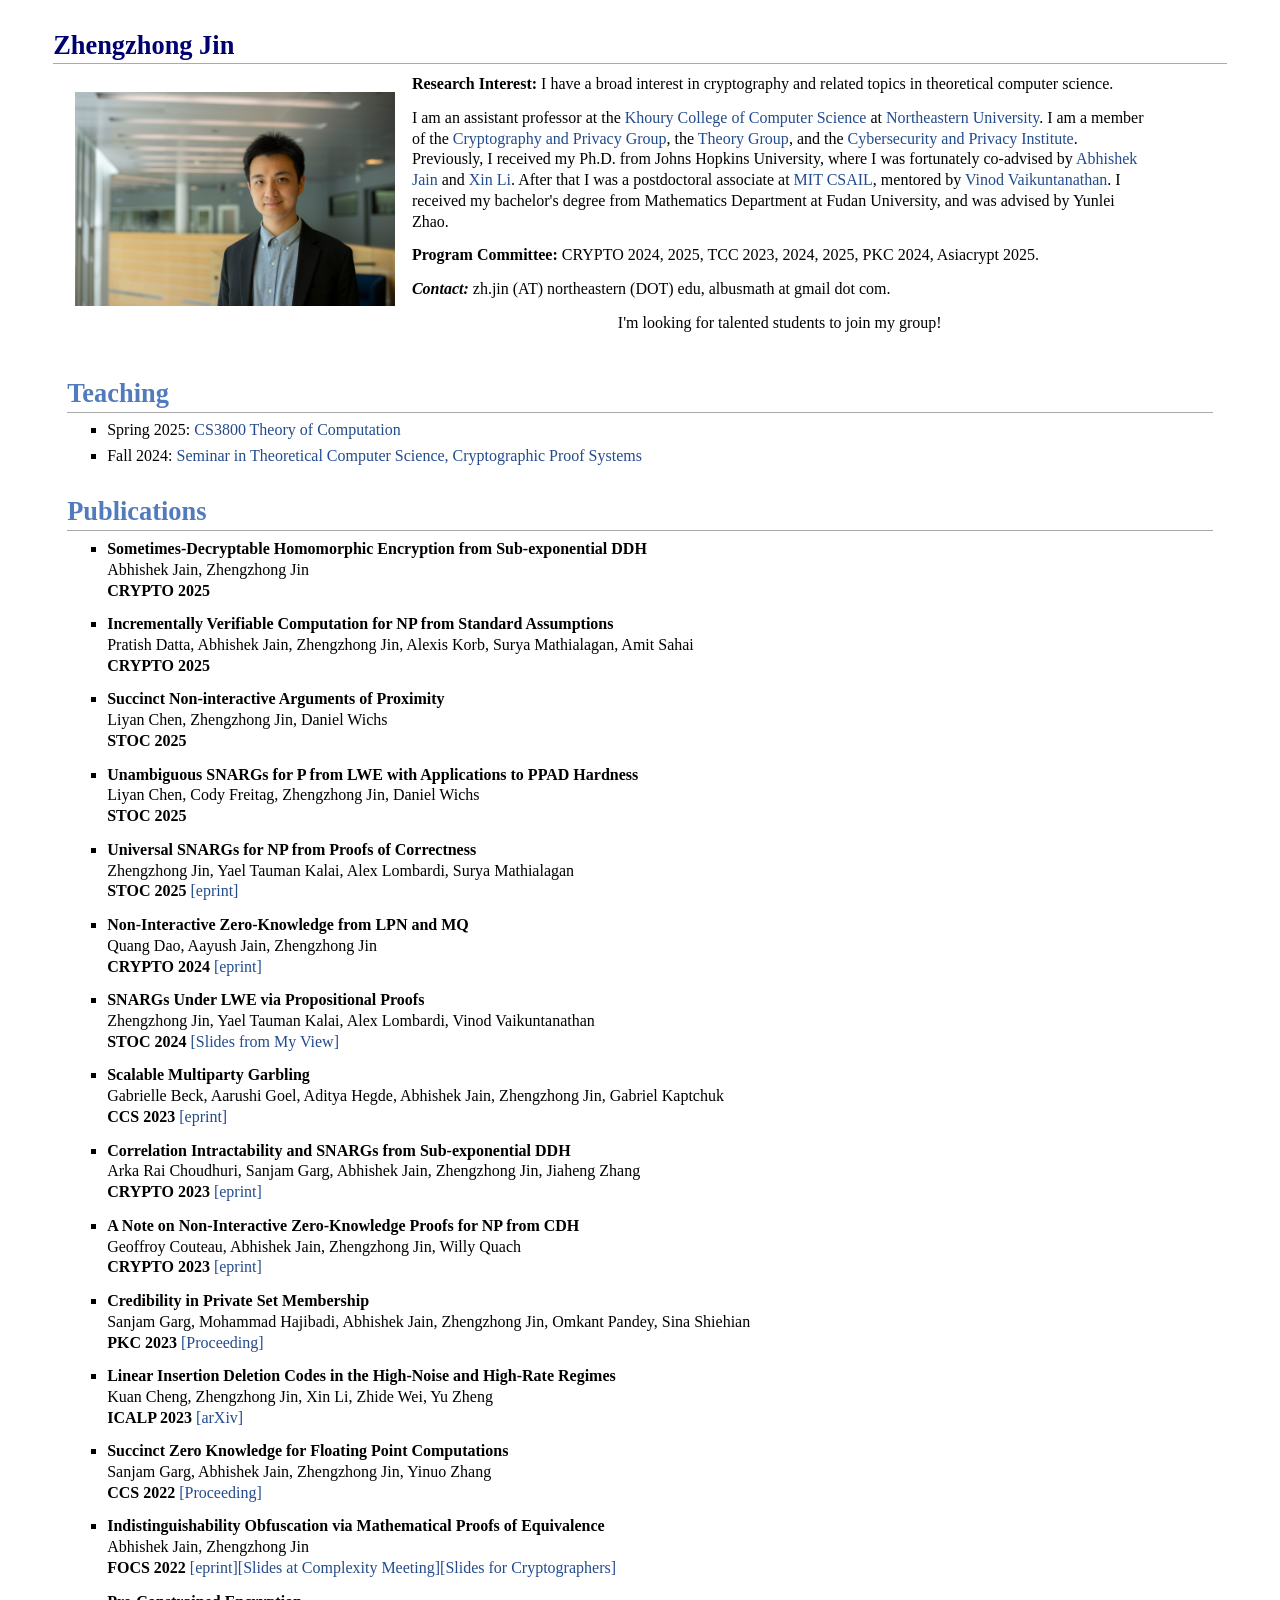
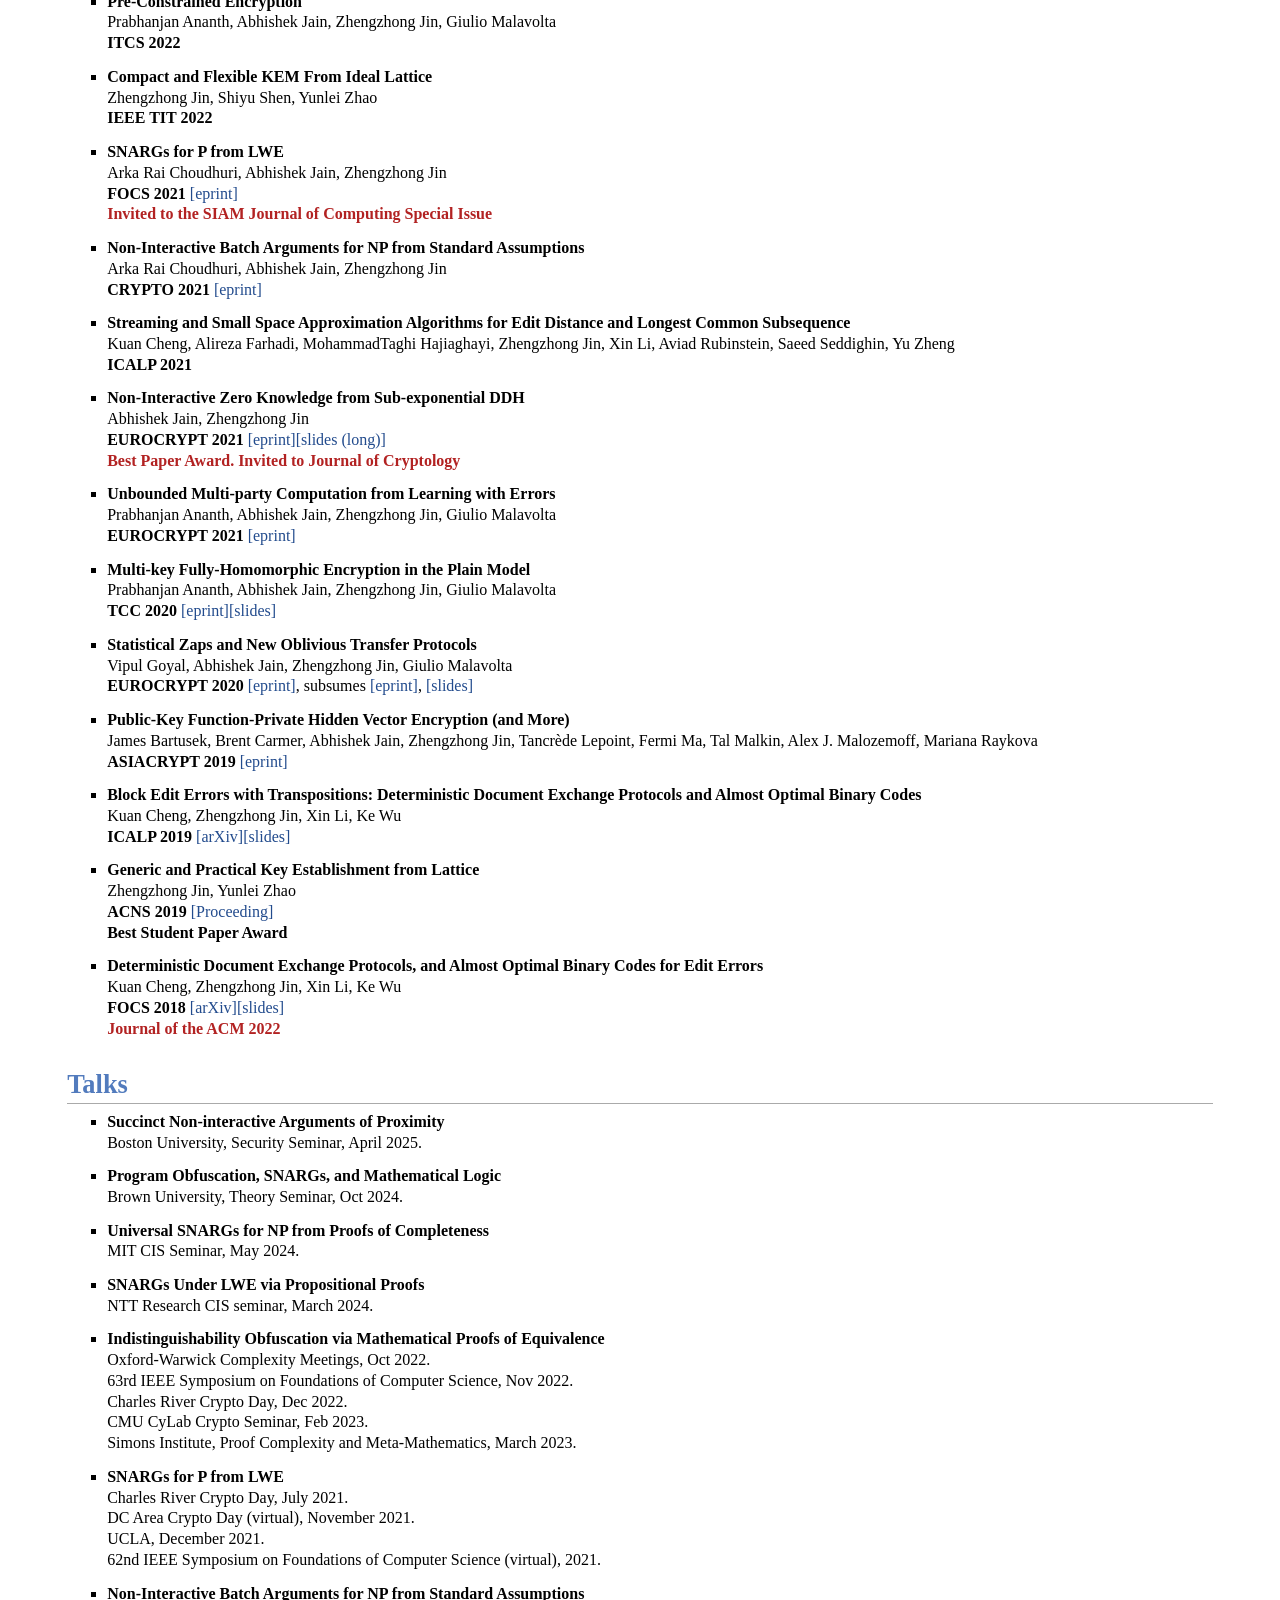
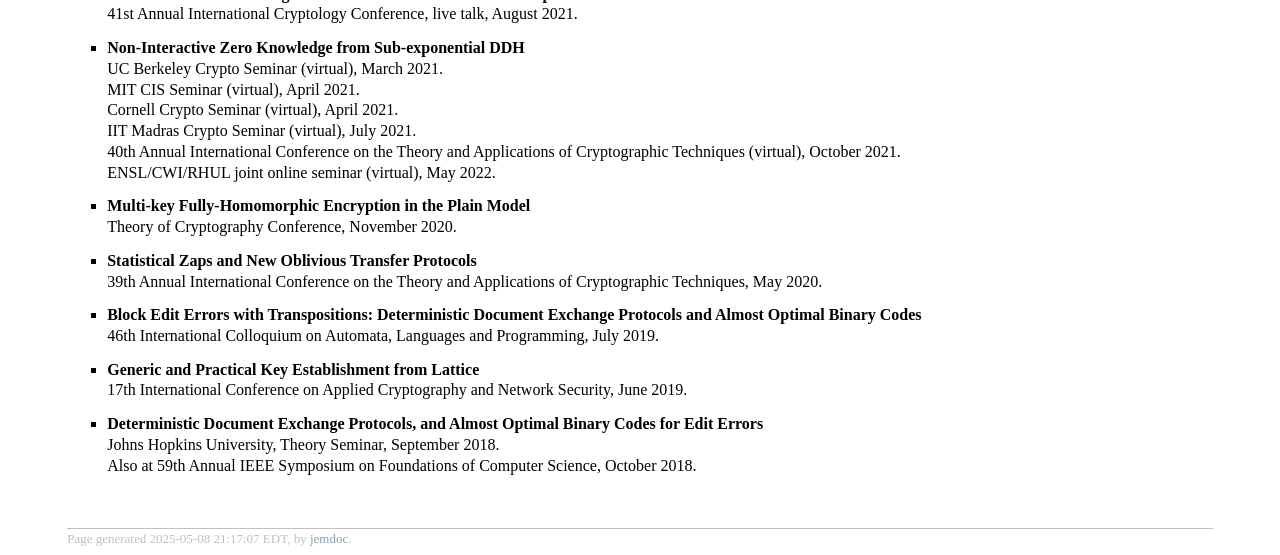
==== docs/index.html @ 6d97cb7f "update" ====
<!DOCTYPE html PUBLIC "-//W3C//DTD XHTML 1.1//EN"
  "http://www.w3.org/TR/xhtml11/DTD/xhtml11.dtd">
<html xmlns="http://www.w3.org/1999/xhtml" xml:lang="en">
<head>
<meta name="generator" content="jemdoc, see http://jemdoc.jaboc.net/" />
<meta http-equiv="Content-Type" content="text/html;charset=utf-8" />
<link rel="stylesheet" href="jemdoc.css" type="text/css" />
<title></title>
</head>
<body>
<div id="fwtitle">
<h1><nameTitle>Zhengzhong Jin</nameTitle></h1>
</div>
<div id="layout-content">
<table class="imgtable"><tr><td>
<img src="./photo1.jpg" alt="" width="320px" />&nbsp;</td>
<td align="left"><p><b>Research Interest:</b> I have a broad interest in cryptography and related topics in theoretical computer science. 
</p>
<p>I am an assistant professor at the <a href="https://www.khoury.northeastern.edu/">Khoury College of Computer Science</a> at <a href="https://www.northeastern.edu/">Northeastern University</a>. I am a member of the 
<a href="https://neucrypt.github.io/">Cryptography and Privacy Group</a>, the <a href="https://www2.ccs.neu.edu/theory/">Theory Group</a>, and the <a href="https://cyber.northeastern.edu/">Cybersecurity and Privacy Institute</a>. Previously, I received my Ph.D. from Johns Hopkins University, where I was fortunately co-advised by <a href="https://www.cs.jhu.edu/~abhishek/">Abhishek Jain</a> and <a href="https://www.cs.jhu.edu/~lixints/">Xin Li</a>. After that I was a postdoctoral associate at <a href="https://www.csail.mit.edu/">MIT CSAIL</a>, mentored by <a href="https://people.csail.mit.edu/vinodv/">Vinod Vaikuntanathan</a>.  
I received my bachelor's degree from Mathematics Department at Fudan University, and was advised by Yunlei Zhao.</p>
<p><b>Program Committee:</b> CRYPTO 2024, 2025, TCC 2023, 2024, 2025, PKC 2024, Asiacrypt 2025.</p>
<p><i><b>Contact:</b></i> zh.jin (AT) northeastern (DOT) edu, albusmath at gmail dot com.
</p>
<p><p style="text-align:center"> I'm looking for talented students to join my group! </p></p>
</td></tr></table>
<h1>Teaching</h1>
<ul>
<li><p>Spring 2025: <a href="https://piazza.com/northeastern/spring2025/cs38003/home">CS3800 Theory of Computation</a></p>
</li>
<li><p>Fall 2024: <a href="./Seminar2024Fall.html">Seminar in Theoretical Computer Science, Cryptographic Proof Systems</a></p>
</li>
</ul>
<h1>Publications</h1>
<ul>
<li><p><b>Sometimes-Decryptable Homomorphic Encryption from Sub-exponential DDH</b>
<br /> Abhishek Jain, Zhengzhong Jin
<br /> <b>CRYPTO 2025</b></p>
</li>
</ul>
<ul>
<li><p><b>Incrementally Verifiable Computation for NP from Standard Assumptions</b>
<br /> Pratish Datta, Abhishek Jain, Zhengzhong Jin, Alexis Korb, Surya Mathialagan, Amit Sahai
<br /> <b>CRYPTO 2025</b></p>
</li>
</ul>
<ul>
<li><p><b>Succinct Non-interactive Arguments of Proximity</b>
<br /> Liyan Chen, Zhengzhong Jin, Daniel Wichs
<br /> <b>STOC 2025</b></p>
</li>
</ul>
<ul>
<li><p><b>Unambiguous SNARGs for P from LWE with Applications to PPAD Hardness</b>
<br /> Liyan Chen, Cody Freitag, Zhengzhong Jin, Daniel Wichs 
<br /> <b>STOC 2025</b></p>
</li>
</ul>
<ul>
<li><p><b>Universal SNARGs for NP from Proofs of Correctness</b>
<br /> Zhengzhong Jin, Yael Tauman Kalai, Alex Lombardi, Surya Mathialagan
<br /> <b>STOC 2025</b> <a href="https://eprint.iacr.org/2024/2015.pdf">[eprint]</a></p>
</li>
</ul>
<ul>
<li><p><b>Non-Interactive Zero-Knowledge from LPN and MQ</b>
<br /> Quang Dao, Aayush Jain, Zhengzhong Jin
<br /> <b>CRYPTO 2024</b> <a href="https://eprint.iacr.org/2024/1254.pdf">[eprint]</a></p>
</li>
</ul>
<ul>
<li><p><b>SNARGs Under LWE via Propositional Proofs</b>
<br /> Zhengzhong Jin, Yael Tauman Kalai, Alex Lombardi, Vinod Vaikuntanathan
<br /> <b>STOC 2024</b> <a href="./SNARGs_via_Prop_Proofs_pdf.pdf">[Slides from My View]</a></p>
</li>
</ul>
<ul>
<li><p><b>Scalable Multiparty Garbling</b>
<br /> Gabrielle Beck, Aarushi Goel, Aditya Hegde, Abhishek Jain, Zhengzhong Jin, Gabriel Kaptchuk
<br /> <b>CCS 2023</b> <a href="https://eprint.iacr.org/2023/099">[eprint]</a></p>
</li>
</ul>
<ul>
<li><p><b>Correlation Intractability and SNARGs from Sub-exponential DDH</b>
<br /> Arka Rai Choudhuri, Sanjam Garg, Abhishek Jain, Zhengzhong Jin, Jiaheng Zhang
<br /> <b>CRYPTO 2023</b> <a href="https://eprint.iacr.org/2022/1486">[eprint]</a></p>
</li>
</ul>
<ul>
<li><p><b>A Note on Non-Interactive Zero-Knowledge Proofs for NP from CDH</b>
<br /> Geoffroy Couteau, Abhishek Jain, Zhengzhong Jin, Willy Quach
<br /> <b>CRYPTO 2023</b> <a href="https://eprint.iacr.org/2023/970">[eprint]</a></p>
</li>
</ul>
<ul>
<li><p><b>Credibility in Private Set Membership</b>
<br /> Sanjam Garg, Mohammad Hajibadi, Abhishek Jain, Zhengzhong Jin, Omkant Pandey, Sina Shiehian
<br /> <b>PKC 2023</b> <a href="https://link.springer.com/chapter/10.1007/978-3-031-31371-4_6">[Proceeding]</a></p>
</li>
</ul>
<ul>
<li><p><b>Linear Insertion Deletion Codes in the High-Noise and High-Rate Regimes</b>
<br /> Kuan Cheng, Zhengzhong Jin, Xin Li, Zhide Wei, Yu Zheng
<br /> <b>ICALP 2023</b> <a href="https://arxiv.org/abs/2303.17370">[arXiv]</a></p>
</li>
</ul>
<ul>
<li><p><b>Succinct Zero Knowledge for Floating Point Computations</b>
<br /> Sanjam Garg, Abhishek Jain, Zhengzhong Jin, Yinuo Zhang
<br /> <b>CCS 2022</b> <a href="https://dl.acm.org/doi/10.1145/3548606.3560653">[Proceeding]</a></p>
</li>
</ul>
<ul>
<li><p><b>Indistinguishability Obfuscation via Mathematical Proofs of Equivalence</b>
<br /> Abhishek Jain, Zhengzhong Jin
<br /> <b>FOCS 2022</b> <a href="https://eprint.iacr.org/2022/1430">[eprint]</a><a href="./iOfromLogic.pdf">[Slides at Complexity Meeting]</a><a href="./iOfromLogic_long_crypto_full.pdf">[Slides for Cryptographers]</a></p>
</li>
</ul>
<ul>
<li><p><b>Pre-Constrained Encryption</b>
<br /> Prabhanjan Ananth, Abhishek Jain, Zhengzhong Jin, Giulio Malavolta
<br /> <b>ITCS 2022</b></p>
</li>
</ul>
<ul>
<li><p><b>Compact and Flexible KEM From Ideal Lattice</b>
<br /> Zhengzhong Jin, Shiyu Shen, Yunlei Zhao
<br /> <b>IEEE TIT 2022</b></p>
</li>
</ul>
<ul>
<li><p><b>SNARGs for P from LWE</b>
<br /> Arka Rai Choudhuri, Abhishek Jain, Zhengzhong Jin
<br /> <b>FOCS 2021</b> <a href="https://eprint.iacr.org/2021/808">[eprint]</a>
<br /> <font color=firebrick><b>Invited to the SIAM Journal of Computing Special Issue</b></font> </p>
</li>
</ul>
<ul>
<li><p><b>Non-Interactive Batch Arguments for NP from Standard Assumptions</b>
<br /> Arka Rai Choudhuri, Abhishek Jain, Zhengzhong Jin
<br /> <b>CRYPTO 2021</b> <a href="https://eprint.iacr.org/2021/807">[eprint]</a></p>
</li>
</ul>
<ul>
<li><p><b>Streaming and Small Space Approximation Algorithms for Edit Distance and Longest Common Subsequence</b>
<br /> Kuan Cheng, Alireza Farhadi, MohammadTaghi Hajiaghayi, Zhengzhong Jin, Xin Li, Aviad Rubinstein, Saeed Seddighin, Yu Zheng 
<br /> <b>ICALP 2021</b></p>
</li>
</ul>
<ul>
<li><p><b>Non-Interactive Zero Knowledge from Sub-exponential DDH</b>
<br /> Abhishek Jain, Zhengzhong Jin
<br /> <b>EUROCRYPT 2021</b> <a href="https://eprint.iacr.org/2021/514">[eprint]</a><a href="./NIZK21.pdf">[slides (long)]</a>
<br /> <font color=firebrick><b>Best Paper Award. Invited to Journal of Cryptology </b></font> </p>
</li>
</ul>
<ul>
<li><p><b>Unbounded Multi-party Computation from Learning with Errors</b> 
<br /> Prabhanjan Ananth, Abhishek Jain, Zhengzhong Jin, Giulio Malavolta
<br /> <b>EUROCRYPT 2021</b> <a href="https://eprint.iacr.org/2021/431">[eprint]</a></p>
</li>
</ul>
<ul>
<li><p><b>Multi-key Fully-Homomorphic Encryption in the Plain Model</b>
<br /> Prabhanjan Ananth, Abhishek Jain, Zhengzhong Jin, Giulio Malavolta
<br /> <b>TCC 2020</b> <a href="https://eprint.iacr.org/2020/180">[eprint]</a><a href="./TCC20Full.pdf">[slides]</a></p>
</li>
</ul>
<ul>
<li><p><b>Statistical Zaps and New Oblivious Transfer Protocols</b>
<br /> Vipul Goyal, Abhishek Jain, Zhengzhong Jin, Giulio Malavolta
<br /> <b>EUROCRYPT 2020</b> <a href="https://eprint.iacr.org/2020/235">[eprint]</a>, subsumes <a href="https://eprint.iacr.org/2019/839">[eprint]</a>, <a href="./EUROCRYPT20Full.pdf">[slides]</a></p>
</li>
</ul>
<ul>
<li><p><b>Public-Key Function-Private Hidden Vector Encryption (and More)</b>
<br /> James Bartusek, Brent Carmer, Abhishek Jain, Zhengzhong Jin, Tancrède Lepoint, Fermi Ma, Tal Malkin, Alex J. Malozemoff, Mariana Raykova
<br /> <b>ASIACRYPT 2019</b> <a href="https://eprint.iacr.org/2019/746">[eprint]</a></p>
</li>
</ul>
<ul>
<li><p><b>Block Edit Errors with Transpositions: Deterministic Document Exchange Protocols and Almost Optimal Binary Codes</b>
<br /> Kuan Cheng, Zhengzhong Jin, Xin Li, Ke Wu
<br /> <b>ICALP 2019</b> <a href="https://arxiv.org/abs/1809.00725">[arXiv]</a><a href="./ICALP19Full.pdf">[slides]</a></p>
</li>
</ul>
<ul>
<li><p><b>Generic and Practical Key Establishment from Lattice</b>
<br /> Zhengzhong Jin, Yunlei Zhao
<br /> <b>ACNS 2019</b> <a href="https://link.springer.com/chapter/10.1007/978-3-030-21568-2_15">[Proceeding]</a>
<br /> <b>Best Student Paper Award</b></p>
</li>
</ul>
<ul>
<li><p><b>Deterministic Document Exchange Protocols, and Almost Optimal Binary Codes for Edit Errors</b>
<br /> Kuan Cheng, Zhengzhong Jin, Xin Li, Ke Wu
<br /> <b>FOCS 2018</b> <a href="https://arxiv.org/abs/1804.05776">[arXiv]</a><a href="./FOCS18Full.pdf">[slides]</a> 
<br /> <font color=firebrick><b>Journal of the ACM 2022 </b></font> </p>
</li>
</ul>
<h1>Talks</h1>
<ul>
<li><p><b>Succinct Non-interactive Arguments of Proximity</b>
<br /> Boston University, Security Seminar, April 2025.</p>
</li>
</ul>
<ul>
<li><p><b>Program Obfuscation, SNARGs, and Mathematical Logic</b>
<br /> Brown University, Theory Seminar, Oct 2024.</p>
</li>
</ul>
<ul>
<li><p><b>Universal SNARGs for NP from Proofs of Completeness</b>
<br /> MIT CIS Seminar, May 2024.</p>
</li>
</ul>
<ul>
<li><p><b>SNARGs Under LWE via Propositional Proofs</b>
<br /> NTT Research CIS seminar, March 2024.</p>
</li>
</ul>
<ul>
<li><p><b>Indistinguishability Obfuscation via Mathematical Proofs of Equivalence</b>
<br /> Oxford-Warwick Complexity Meetings, Oct 2022.
<br /> 63rd IEEE Symposium on Foundations of Computer Science, Nov 2022.
<br /> Charles River Crypto Day, Dec 2022.
<br /> CMU CyLab Crypto Seminar, Feb 2023.
<br /> Simons Institute, Proof Complexity and Meta-Mathematics, March 2023.</p>
</li>
</ul>
<ul>
<li><p><b>SNARGs for P from LWE</b>
<br /> Charles River Crypto Day, July 2021.
<br /> DC Area Crypto Day (virtual), November 2021. 
<br /> UCLA, December 2021. 
<br /> 62nd IEEE Symposium on Foundations of Computer Science (virtual), 2021.
</p>
</li>
</ul>
<ul>
<li><p><b>Non-Interactive Batch Arguments for NP from Standard Assumptions</b>
<br /> 41st Annual International Cryptology Conference, live talk, August 2021.</p>
</li>
</ul>
<ul>
<li><p><b>Non-Interactive Zero Knowledge from Sub-exponential DDH</b>
<br /> UC Berkeley Crypto Seminar (virtual), March 2021.
<br /> MIT CIS Seminar (virtual), April 2021.
<br /> Cornell Crypto Seminar (virtual), April 2021.
<br /> IIT Madras Crypto Seminar (virtual), July 2021.
<br /> 40th Annual International Conference on the Theory and Applications of Cryptographic Techniques (virtual), October 2021.
<br /> ENSL/CWI/RHUL joint online seminar (virtual), May 2022. </p>
</li>
</ul>
<ul>
<li><p><b>Multi-key Fully-Homomorphic Encryption in the Plain Model</b>
<br /> Theory of Cryptography Conference, November 2020.</p>
</li>
</ul>
<ul>
<li><p><b>Statistical Zaps and New Oblivious Transfer Protocols</b>
<br /> 39th Annual International Conference on the Theory and Applications of Cryptographic Techniques, May 2020.</p>
</li>
</ul>
<ul>
<li><p><b>Block Edit Errors with Transpositions: Deterministic Document Exchange Protocols and Almost Optimal Binary Codes</b>
<br /> 46th International Colloquium on Automata, Languages and Programming, July 2019.</p>
</li>
</ul>
<ul>
<li><p><b>Generic and Practical Key Establishment from Lattice</b>
<br /> 17th International Conference on Applied Cryptography and Network Security, June 2019.</p>
</li>
</ul>
<ul>
<li><p><b>Deterministic Document Exchange Protocols, and Almost Optimal Binary Codes for Edit Errors</b>
<br /> Johns Hopkins University, Theory Seminar, September 2018.
<br /> Also at 59th Annual IEEE Symposium on Foundations of Computer Science, October 2018.


</p>
</li>
</ul>
<div id="footer">
<div id="footer-text">
Page generated 2025-05-08 21:17:07 EDT, by <a href="http://jemdoc.jaboc.net/">jemdoc</a>.
</div>
</div>
</div>
</body>
</html>
---- docs/jemdoc.css ----
nameTitle {
	color: #000070;
}

body {
	padding-left: 4%;
	padding-right: 4%;
}

img {
	padding-left: 0;
	padding-right: 0;
}
/* Default css file for jemdoc. */

table#tlayout {
    border: none;
    border-collapse: separate;
    background: white;
}

body {
	background: white;
	font-family: Georgia, serif;
	padding-bottom: 8px;
	margin: 0;
}

#layout-menu {
	background: #f6f6f6;
	border: 1px solid #dddddd;
	padding-top: 0.5em;
	padding-left: 8px;
	padding-right: 8px;
	font-size: 1.0em;
	width: auto;
	white-space: nowrap;
    text-align: left;
    vertical-align: top;
}

#layout-menu td {
	background: #f4f4f4;
    vertical-align: top;
}

#layout-content {
	padding-top: 0.0em;
	padding-left: 1.0em;
	padding-right: 1.0em;
    border: none;
    background: white;
    text-align: left;
    vertical-align: top;
}

#layout-menu a {
	line-height: 1.5em;
	margin-left: 0.5em;
}

tt {
    background: #ffffdd;
}

pre, tt {
	font-size: 90%;
	font-family: monaco, monospace;
}

a, a > tt {
	color: #224b8d;
	text-decoration: none;
}

a:hover {
	border-bottom: 1px gray dotted;
}

#layout-menu a.current:link, #layout-menu a.current:visited {
	color: #022b6d;
	border-bottom: 1px gray solid;
}
#layout-menu a:link, #layout-menu a:visited, #layout-menu a:hover {
	color: #527bbd;
	text-decoration: none;
}
#layout-menu a:hover {
	text-decoration: none;
}

div.menu-category {
	border-bottom: 1px solid gray;
	margin-top: 0.8em;
	padding-top: 0.2em;
	padding-bottom: 0.1em;
	font-weight: bold;
}

div.menu-item {
	padding-left: 16px;
	text-indent: -16px;
}

div#toptitle {
	padding-bottom: 0.2em;
	margin-bottom: 1.5em;
	border-bottom: 3px double gray;
}

/* Reduce space if we begin the page with a title. */
div#toptitle + h2, div#toptitle + h3 {
	margin-top: -0.7em;
}

div#subtitle {
	margin-top: 0.0em;
	margin-bottom: 0.0em;
	padding-top: 0em;
	padding-bottom: 0.1em;
}

em {
	font-style: italic;
}

strong {
	font-weight: bold;
}


h1, h2, h3 {
	color: #527bbd;
	margin-top: 0.7em;
	margin-bottom: 0.3em;
	padding-bottom: 0.2em;
	line-height: 1.0;
	padding-top: 0.5em;
	border-bottom: 1px solid #aaaaaa;
}

h1 {
	font-size: 165%;
}

h2 {
	padding-top: 0.8em;
	font-size: 125%;
}

h2 + h3 {
    padding-top: 0.2em;
}

h3 {
	font-size: 110%;
	border-bottom: none;
}

p {
	margin-top: 0.0em;
	margin-bottom: 0.8em;
	padding: 0;
	line-height: 1.3;
}

pre {
	padding: 0;
	margin: 0;
}

div#footer {
	font-size: small;
	border-top: 1px solid #c0c0c0;
	padding-top: 0.1em;
	margin-top: 4.0em;
	color: #c0c0c0;
}

div#footer a {
	color: #80a0b0;
}

div#footer-text {
	float: left;
	padding-bottom: 8px;
}

ul, ol, dl {
	margin-top: 0.2em;
	padding-top: 0;
	margin-bottom: 0.8em;
}

dt {
	margin-top: 0.5em;
	margin-bottom: 0;
}

dl {
	margin-left: 20px;
}

dd {
	color: #222222;
}

dd > *:first-child {
	margin-top: 0;
}

ul {
	list-style-position: outside;
	list-style-type: square;
}

p + ul, p + ol {
	margin-top: -0.5em;
}

li ul, li ol {
	margin-top: -0.3em;
}

ol {
	list-style-position: outside;
	list-style-type: decimal;
}

li p, dd p {
	margin-bottom: 0.3em;
}


ol ol {
	list-style-type: lower-alpha;
}

ol ol ol {
	list-style-type: lower-roman;
}

p + div.codeblock {
	margin-top: -0.6em;
}

div.codeblock, div.infoblock {
	margin-right: 0%;
	margin-top: 1.2em;
	margin-bottom: 1.3em;
}

div.blocktitle {
	font-weight: bold;
	color: #cd7b62;
	margin-top: 1.2em;
	margin-bottom: 0.1em;
}

div.blockcontent {
	border: 1px solid silver;
	padding: 0.3em 0.5em;
}

div.infoblock > div.blockcontent {
	background: #ffffee;
}

div.blockcontent p + ul, div.blockcontent p + ol {
	margin-top: 0.4em;
}

div.infoblock p {
	margin-bottom: 0em;
}

div.infoblock li p, div.infoblock dd p {
	margin-bottom: 0.5em;
}

div.infoblock p + p {
	margin-top: 0.8em;
}

div.codeblock > div.blockcontent {
	background: #f6f6f6;
}

span.pycommand {
	color: #000070;
}

span.statement {
	color: #008800;
}
span.builtin {
	color: #000088;
}
span.special {
	color: #990000;
}
span.operator {
	color: #880000;
}
span.error {
	color: #aa0000;
}
span.comment, span.comment > *, span.string, span.string > * {
	color: #606060;
}

@media print {
	#layout-menu { display: none; }
}

#fwtitle {
	margin: 2px;
}

#fwtitle #toptitle {
	padding-left: 0.5em;
	margin-bottom: 0.5em;
}

#layout-content h1:first-child, #layout-content h2:first-child, #layout-content h3:first-child {
	margin-top: -0.7em;
}

div#toptitle h1, #layout-content div#toptitle h1 {
	margin-bottom: 0.0em;
	padding-bottom: 0.1em;
	padding-top: 0;
	margin-top: 0.5em;
	border-bottom: none;
}

img.eq {
	padding: 0;
	padding-left: 0.1em;
	padding-right: 0.1em;
	margin: 0;
}

img.eqwl {
	padding-left: 2em;
	padding-top: 0.6em;
	padding-bottom: 0.2em;
	margin: 0;
}

table {
    border: 2px solid black;
    border-collapse: collapse;
}

td {
    padding: 2px;
    padding-left: 0.5em;
    padding-right: 0.5em;
    text-align: center;
    border: 1px solid gray;
}

table + table {
    margin-top: 1em;
}

tr.heading {
    font-weight: bold;
    border-bottom: 2px solid black;
}

img {
    border: none;
}

table.imgtable, table.imgtable td {
	margin-right: 5%;
    border: none;
    text-align: left;
}

table.imgtable td {
	margin-left: 5%;
}
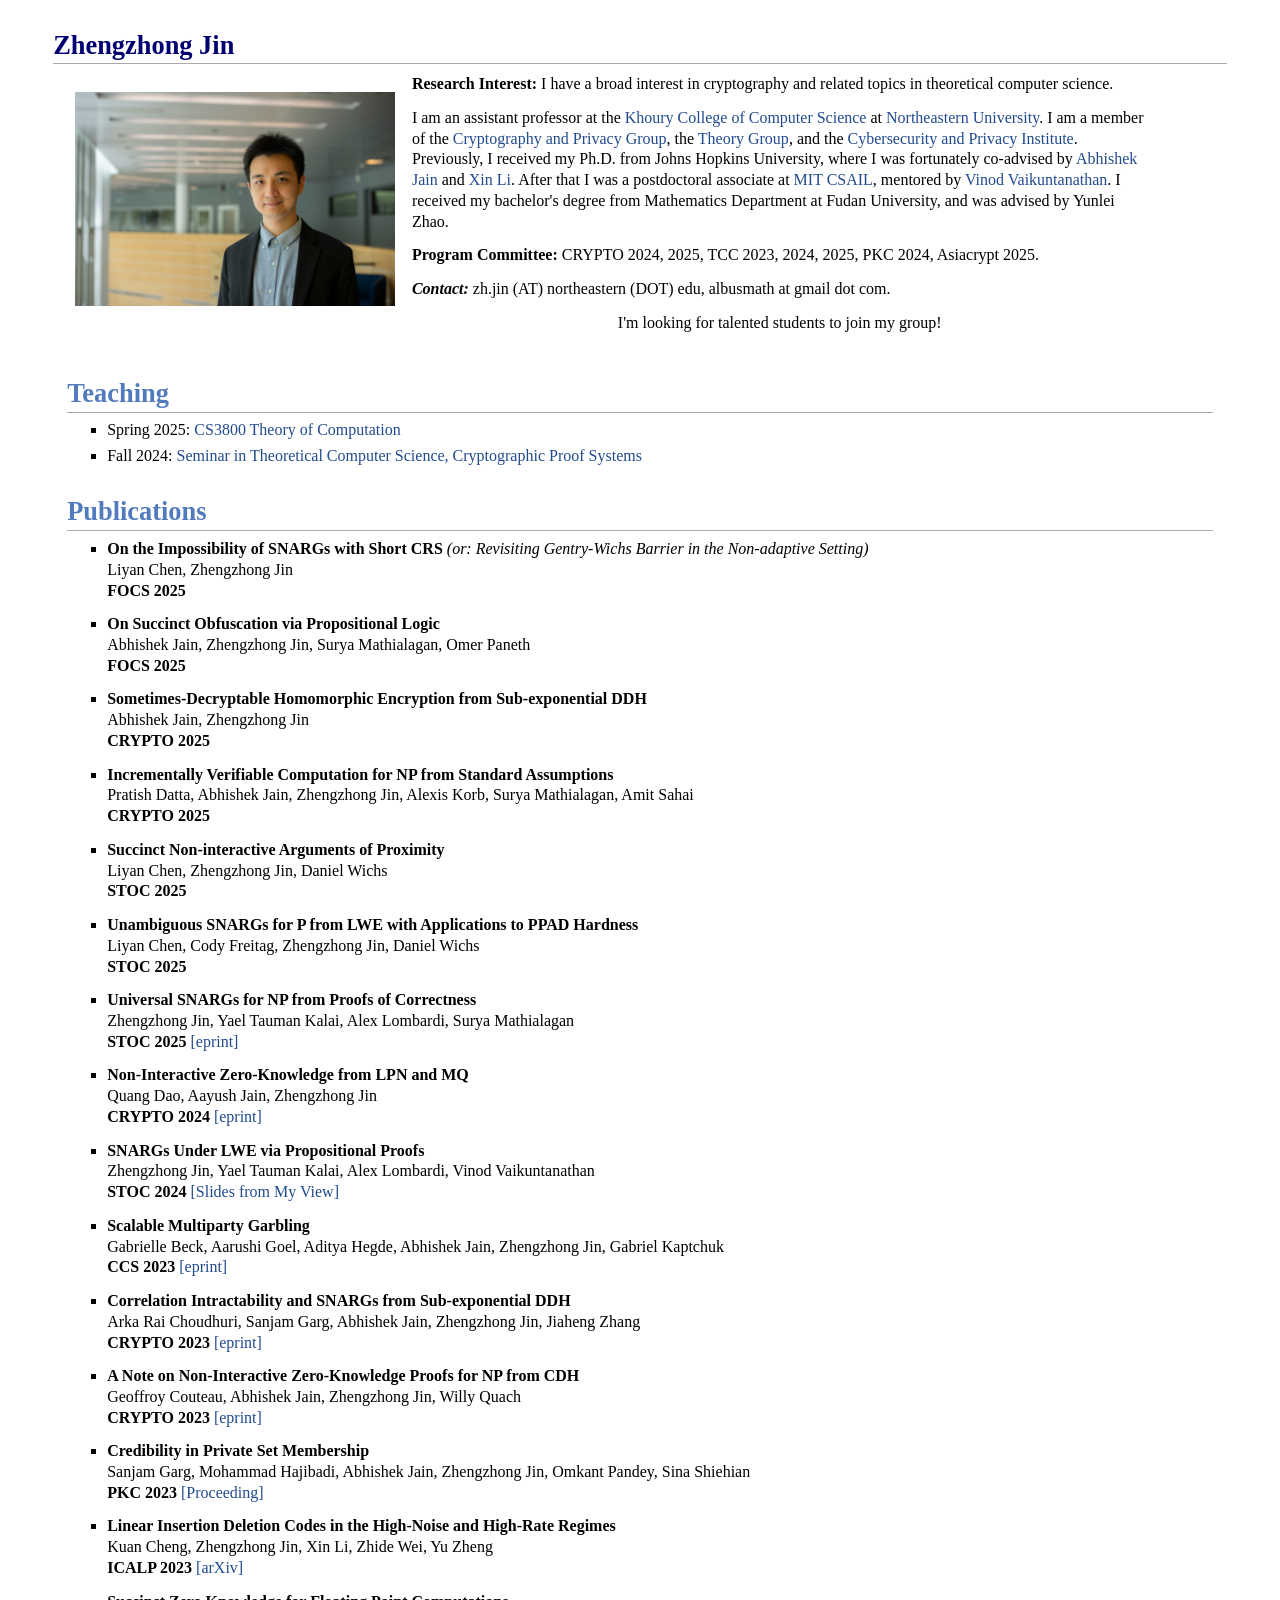
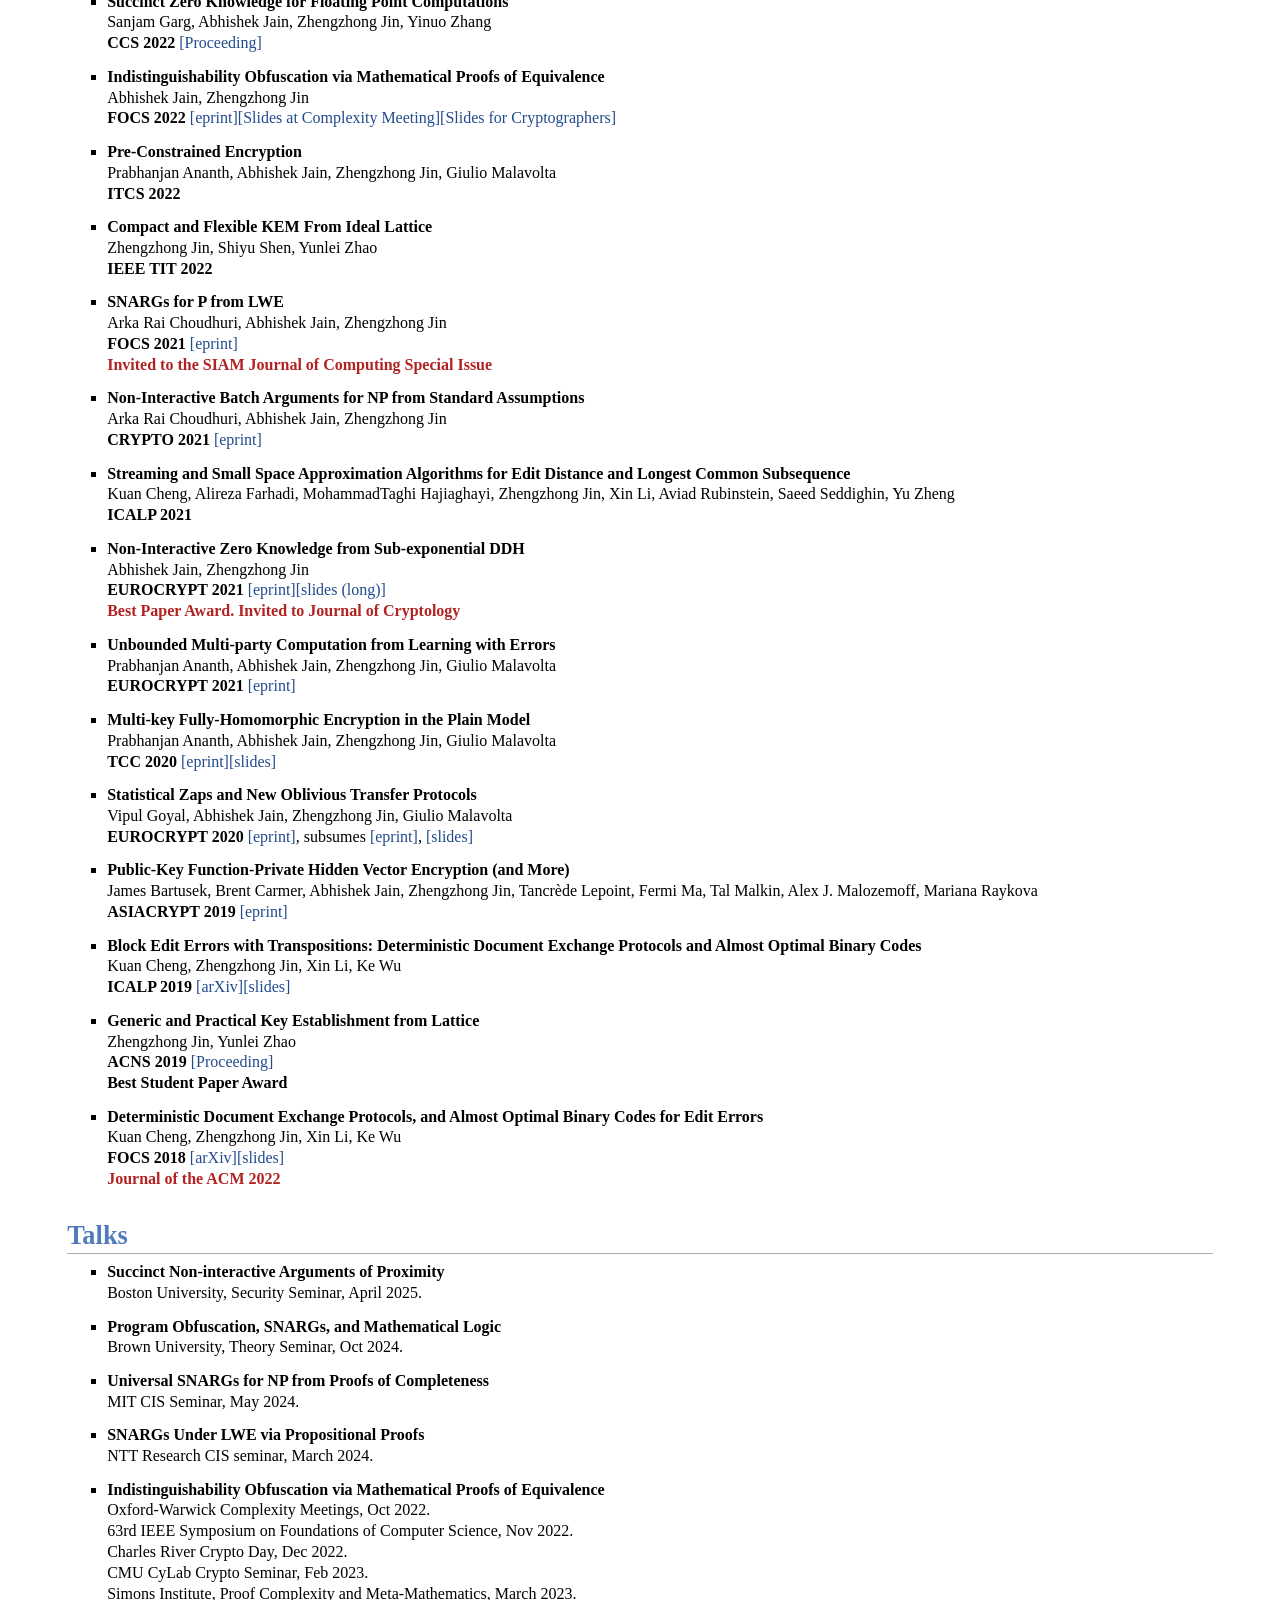
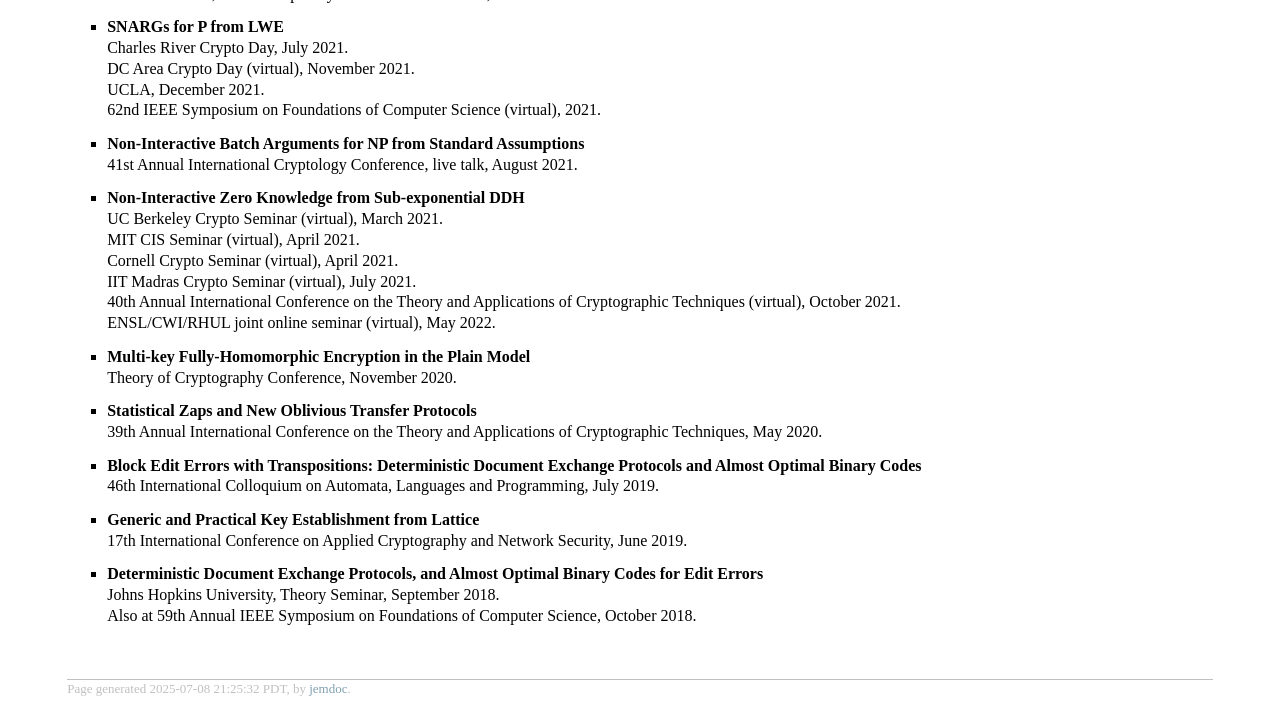
==== commit 6a162eb2: "update" ====
--- a/docs/index.html
+++ b/docs/index.html
@@ -33,6 +33,18 @@
 </ul>
 <h1>Publications</h1>
 <ul>
+<li><p><b>On the Impossibility of SNARGs with Short CRS</b> <i>(or: Revisiting Gentry-Wichs Barrier in the Non-adaptive Setting)</i>
+<br /> Liyan Chen, Zhengzhong Jin
+<br /> <b>FOCS 2025</b></p>
+</li>
+</ul>
+<ul>
+<li><p><b>On Succinct Obfuscation via Propositional Logic</b>
+<br /> Abhishek Jain, Zhengzhong Jin, Surya Mathialagan, Omer Paneth
+<br /> <b>FOCS 2025</b></p>
+</li>
+</ul>
+<ul>
 <li><p><b>Sometimes-Decryptable Homomorphic Encryption from Sub-exponential DDH</b>
 <br /> Abhishek Jain, Zhengzhong Jin
 <br /> <b>CRYPTO 2025</b></p>
@@ -283,7 +295,7 @@
 </ul>
 <div id="footer">
 <div id="footer-text">
-Page generated 2025-05-08 21:17:07 EDT, by <a href="http://jemdoc.jaboc.net/">jemdoc</a>.
+Page generated 2025-07-08 21:25:32 PDT, by <a href="http://jemdoc.jaboc.net/">jemdoc</a>.
 </div>
 </div>
 </div>
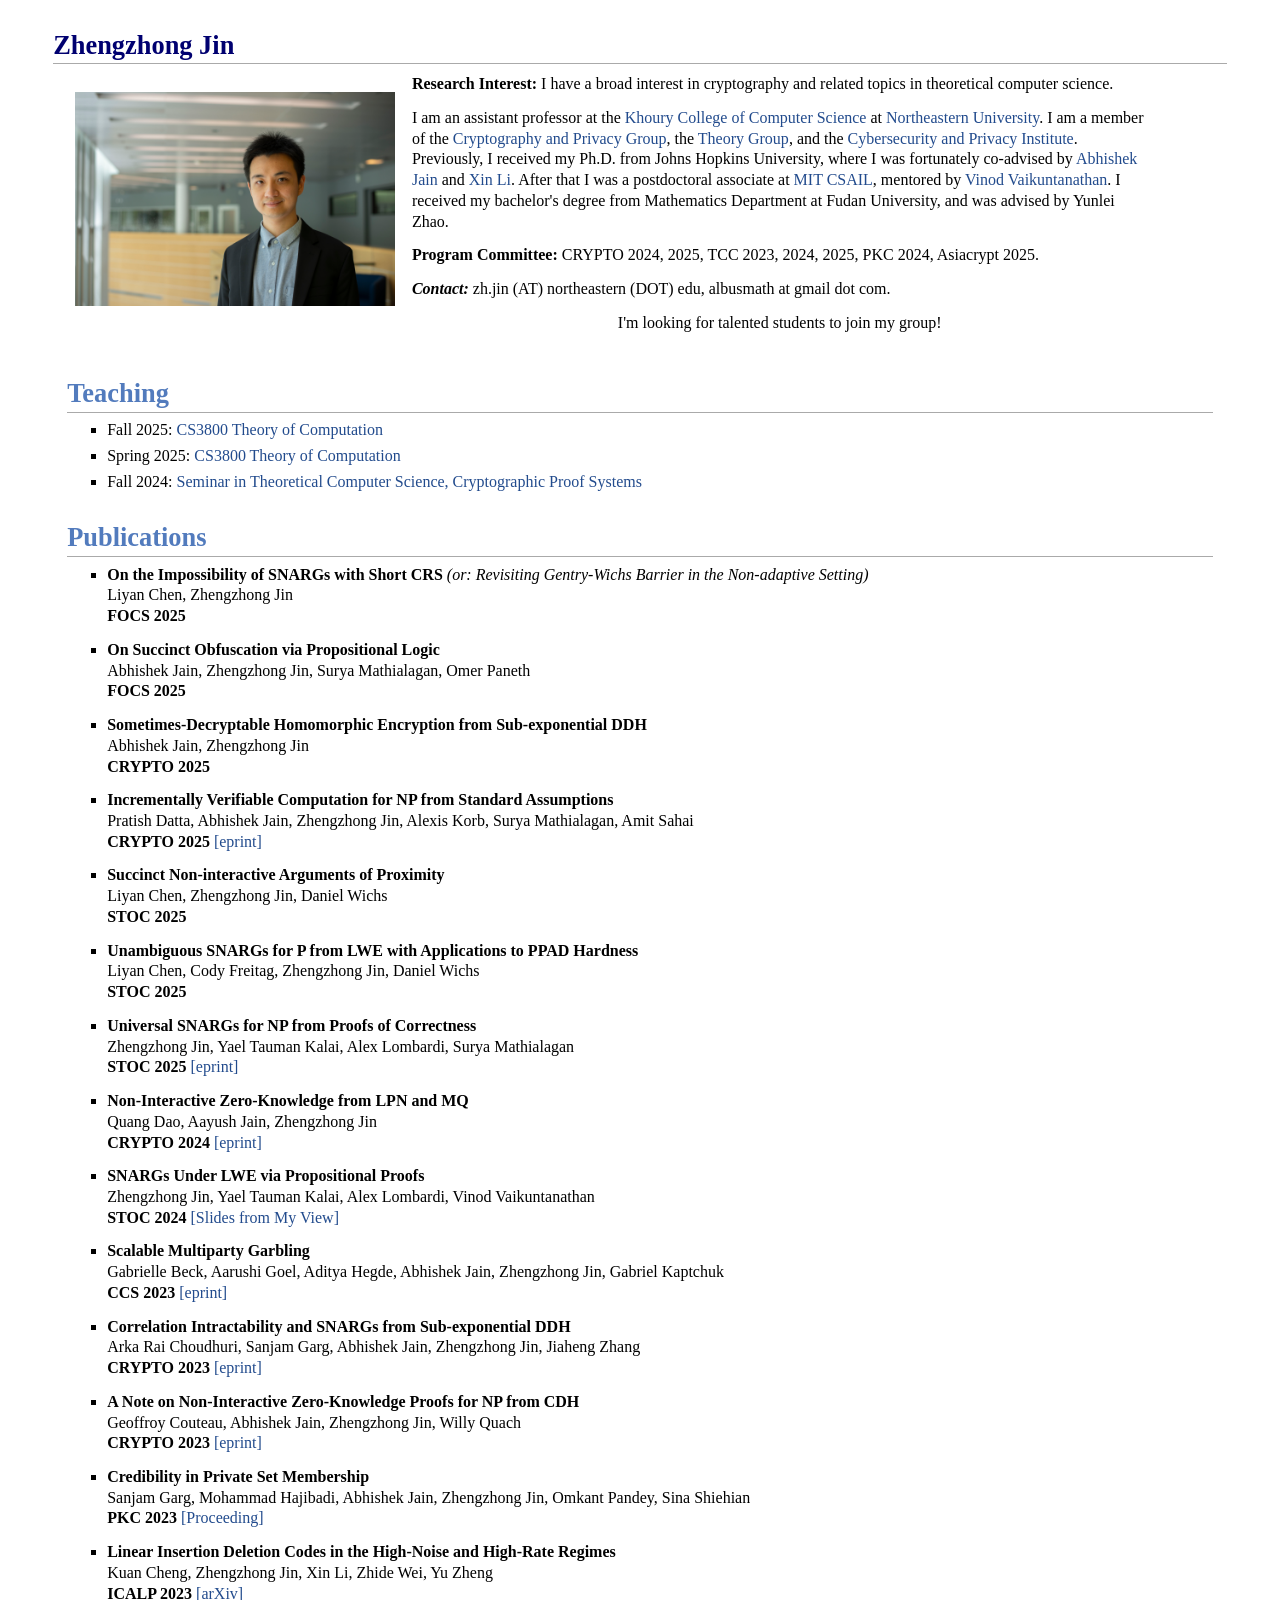
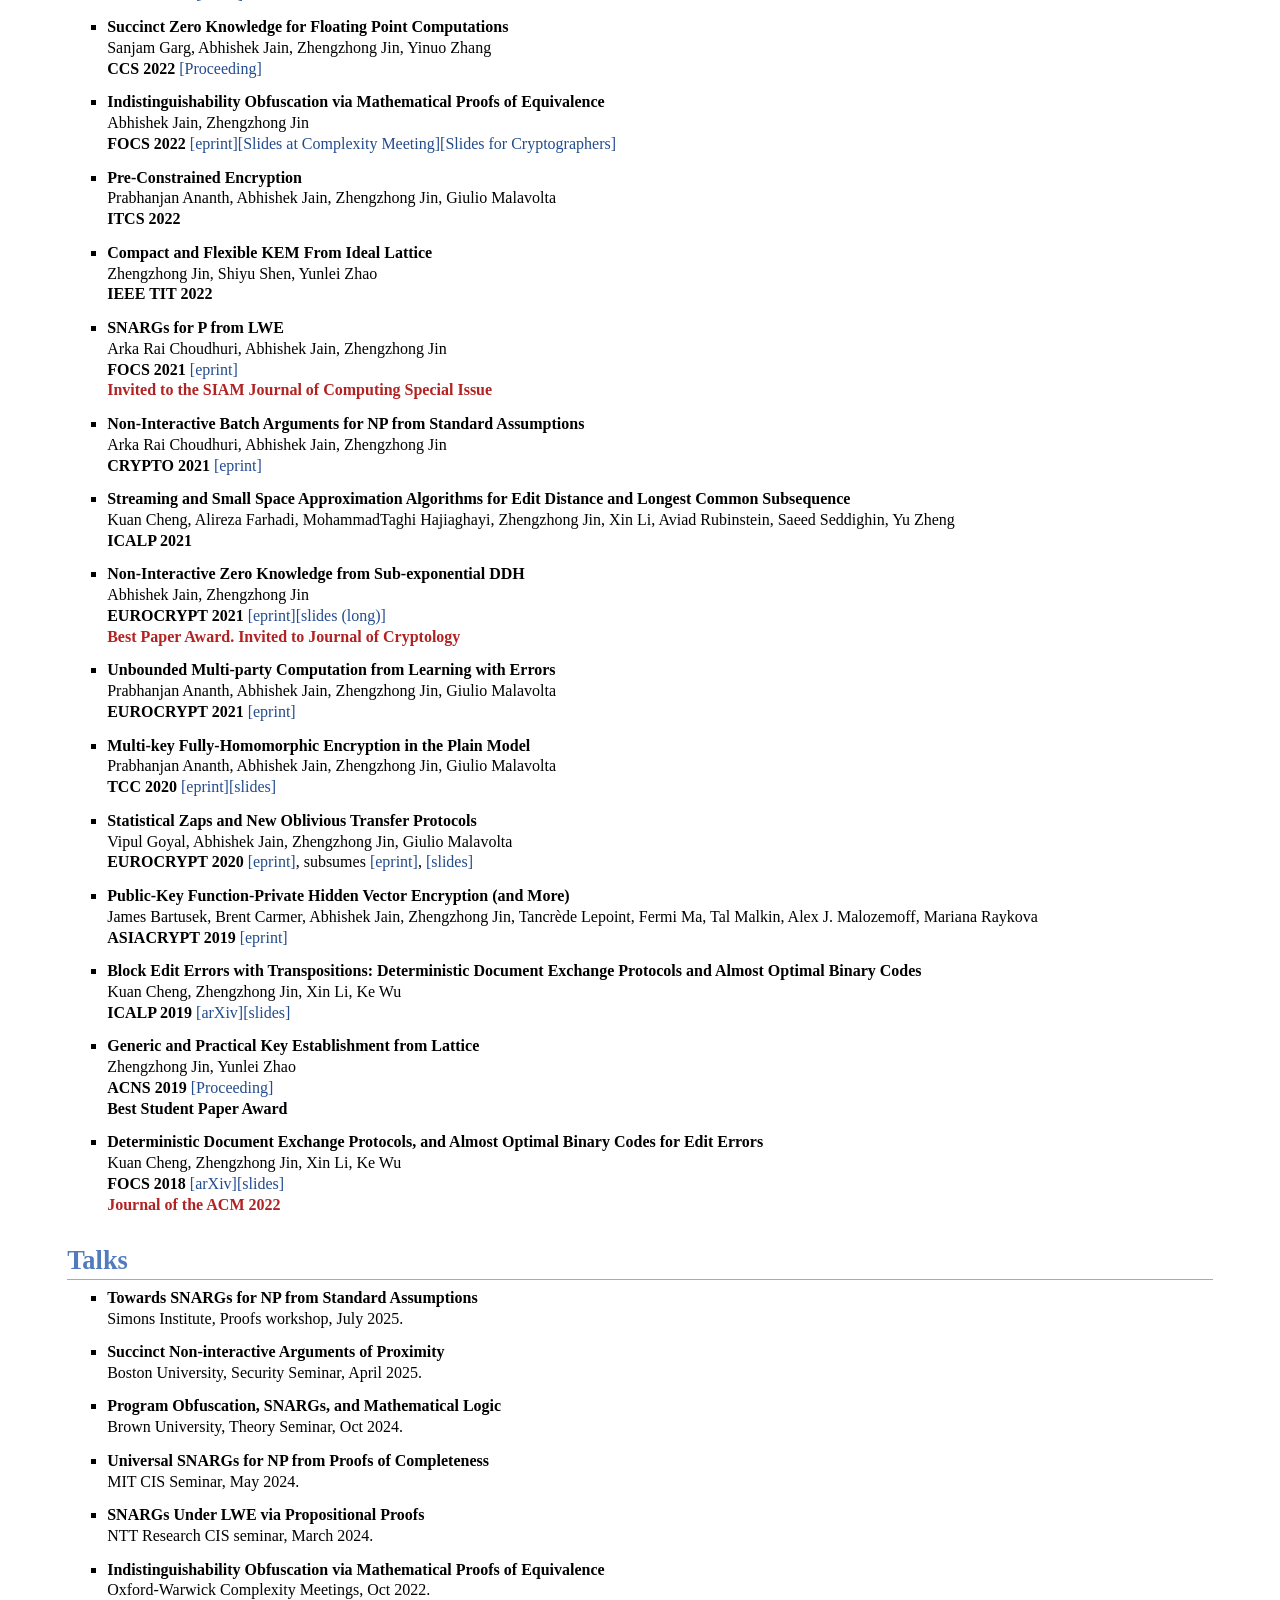
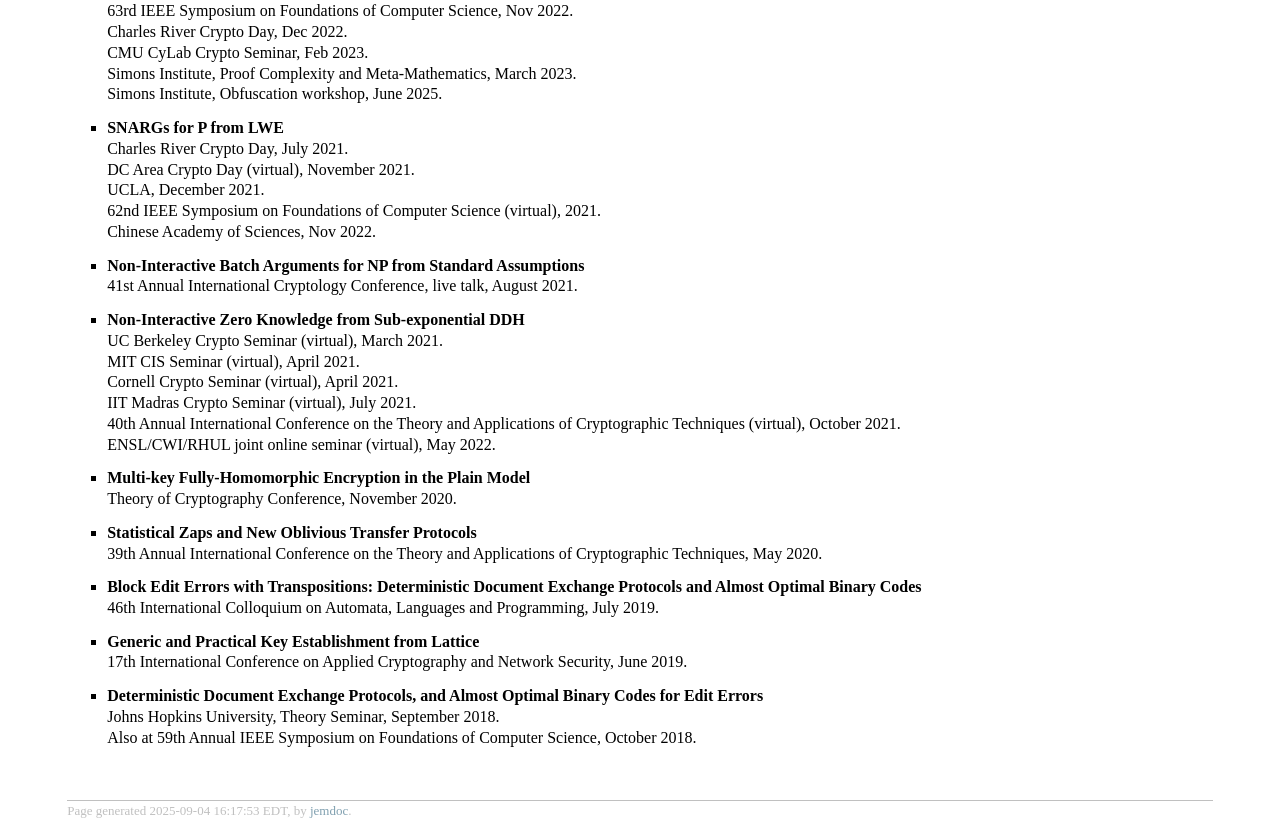
==== commit 93fbe86a: "update" ====
--- a/docs/index.html
+++ b/docs/index.html
@@ -26,6 +26,8 @@
 </td></tr></table>
 <h1>Teaching</h1>
 <ul>
+<li><p>Fall 2025: <a href="https://piazza.com/northeastern/fall2025/cs38004/home">CS3800 Theory of Computation</a></p>
+</li>
 <li><p>Spring 2025: <a href="https://piazza.com/northeastern/spring2025/cs38003/home">CS3800 Theory of Computation</a></p>
 </li>
 <li><p>Fall 2024: <a href="./Seminar2024Fall.html">Seminar in Theoretical Computer Science, Cryptographic Proof Systems</a></p>
@@ -53,7 +55,7 @@
 <ul>
 <li><p><b>Incrementally Verifiable Computation for NP from Standard Assumptions</b>
 <br /> Pratish Datta, Abhishek Jain, Zhengzhong Jin, Alexis Korb, Surya Mathialagan, Amit Sahai
-<br /> <b>CRYPTO 2025</b></p>
+<br /> <b>CRYPTO 2025</b> <a href="https://eprint.iacr.org/2025/1546.pdf">[eprint]</a></p>
 </li>
 </ul>
 <ul>
@@ -211,6 +213,11 @@
 </li>
 </ul>
 <h1>Talks</h1>
+<ul>
+<li><p><b>Towards SNARGs for NP from Standard Assumptions</b>
+<br /> Simons Institute, Proofs workshop, July 2025.</p>
+</li>
+</ul>
 <ul>
 <li><p><b>Succinct Non-interactive Arguments of Proximity</b>
 <br /> Boston University, Security Seminar, April 2025.</p>
@@ -237,7 +244,8 @@
 <br /> 63rd IEEE Symposium on Foundations of Computer Science, Nov 2022.
 <br /> Charles River Crypto Day, Dec 2022.
 <br /> CMU CyLab Crypto Seminar, Feb 2023.
-<br /> Simons Institute, Proof Complexity and Meta-Mathematics, March 2023.</p>
+<br /> Simons Institute, Proof Complexity and Meta-Mathematics, March 2023.
+<br /> Simons Institute, Obfuscation workshop, June 2025.</p>
 </li>
 </ul>
 <ul>
@@ -246,7 +254,7 @@
 <br /> DC Area Crypto Day (virtual), November 2021. 
 <br /> UCLA, December 2021. 
 <br /> 62nd IEEE Symposium on Foundations of Computer Science (virtual), 2021.
-</p>
+<br /> Chinese Academy of Sciences, Nov 2022.</p>
 </li>
 </ul>
 <ul>
@@ -295,7 +303,7 @@
 </ul>
 <div id="footer">
 <div id="footer-text">
-Page generated 2025-07-08 21:25:32 PDT, by <a href="http://jemdoc.jaboc.net/">jemdoc</a>.
+Page generated 2025-09-04 16:17:53 EDT, by <a href="http://jemdoc.jaboc.net/">jemdoc</a>.
 </div>
 </div>
 </div>
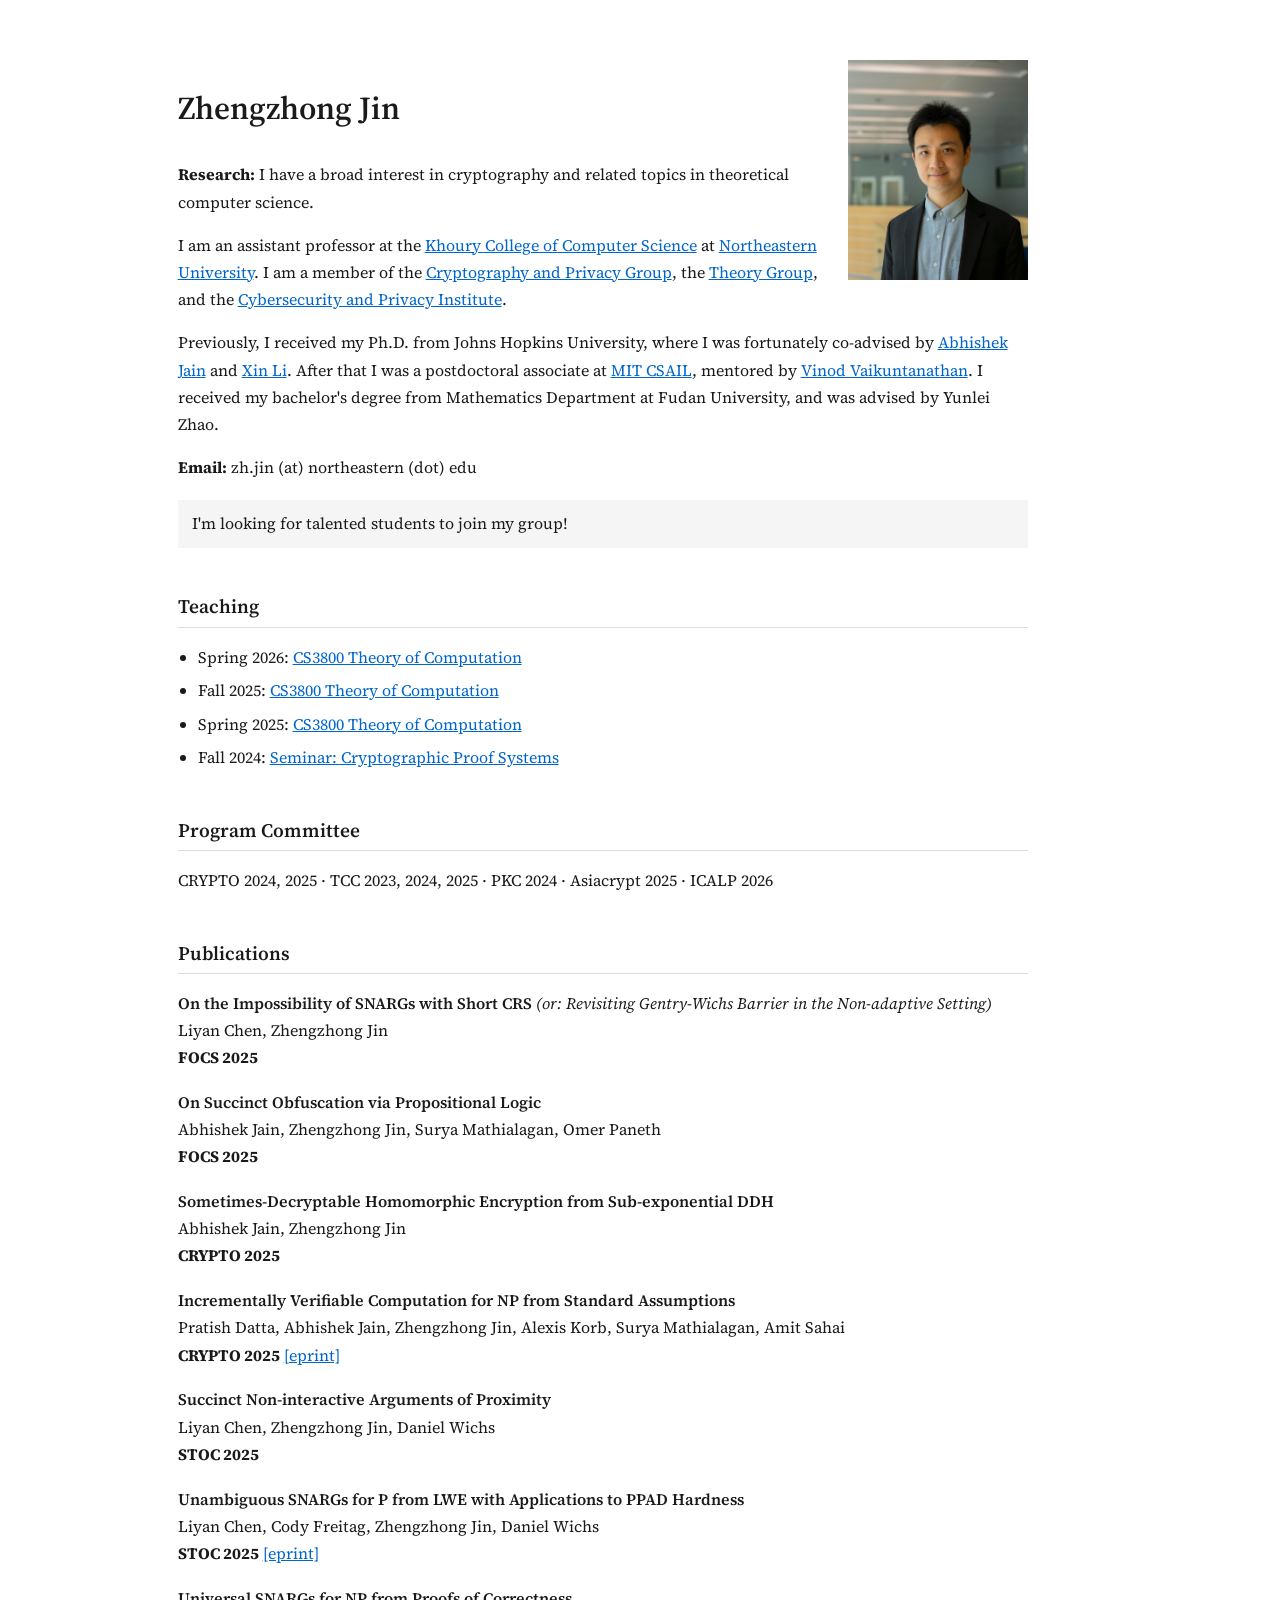
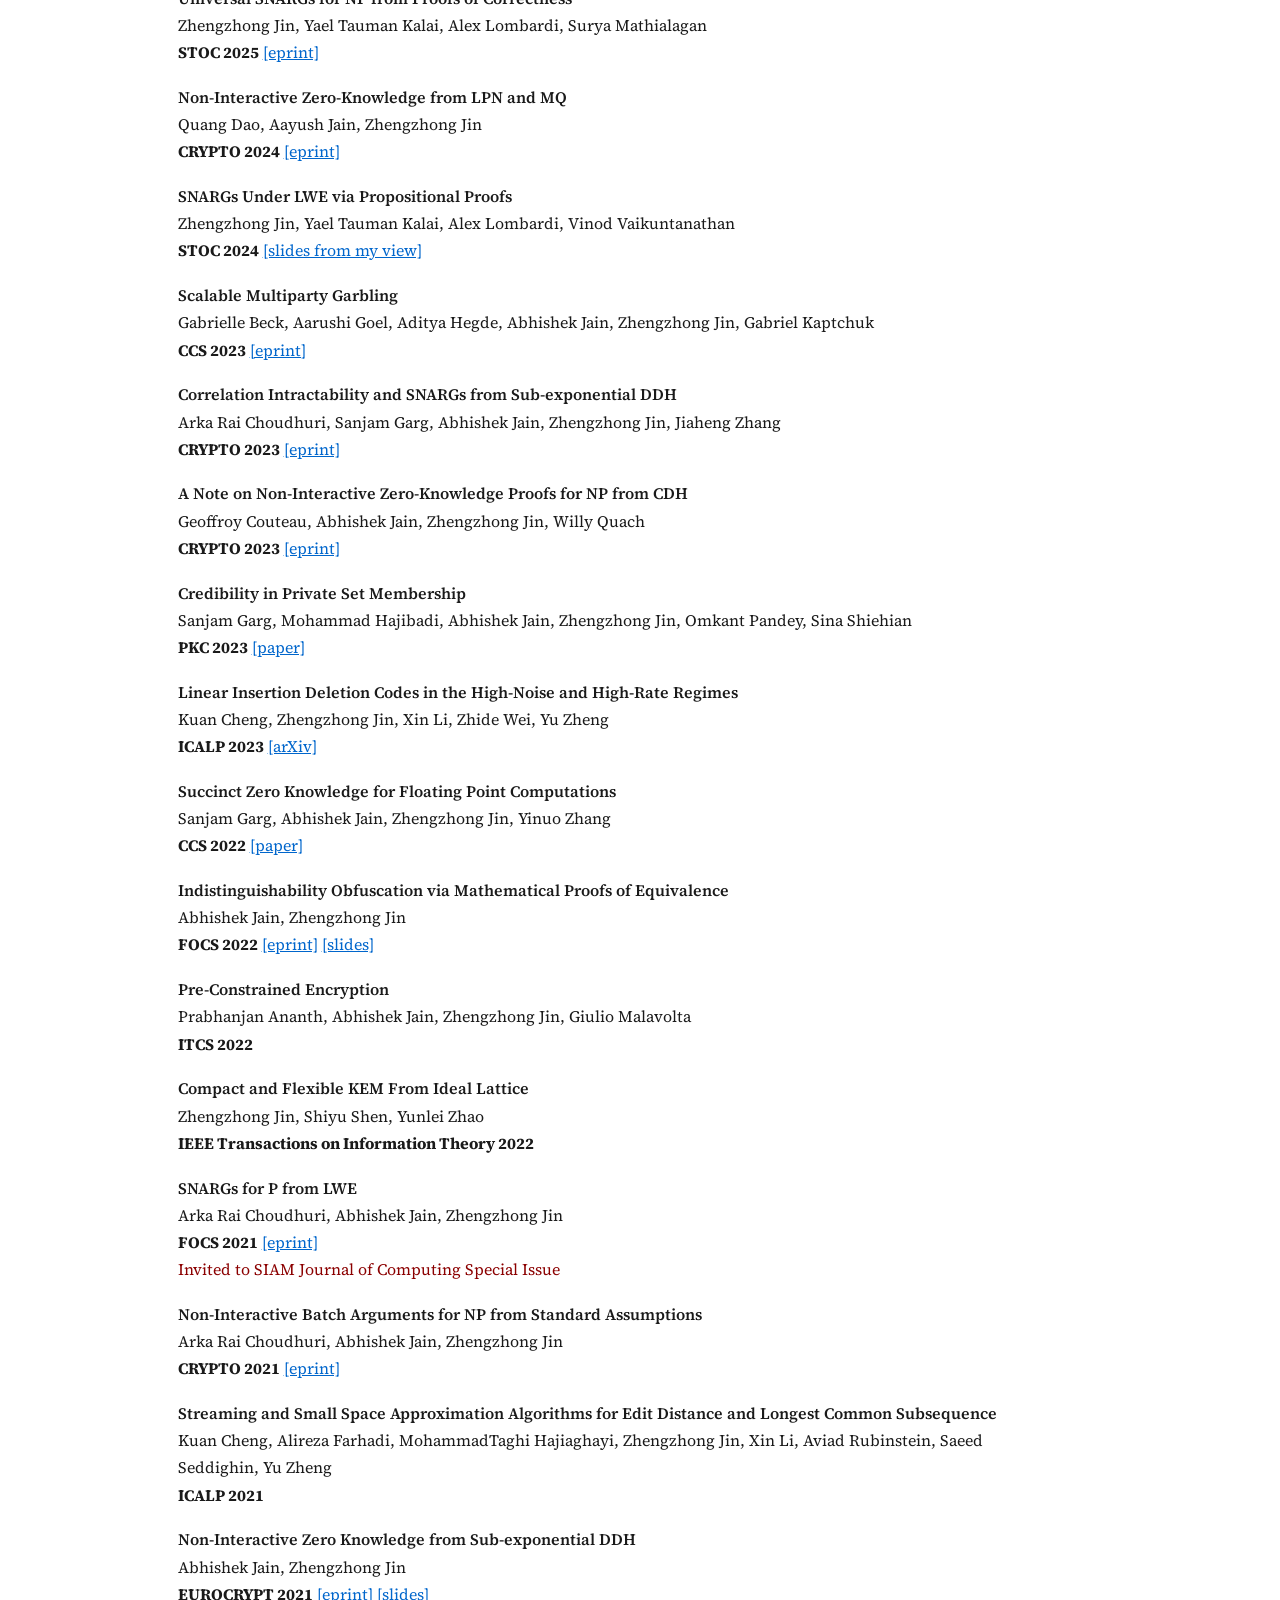
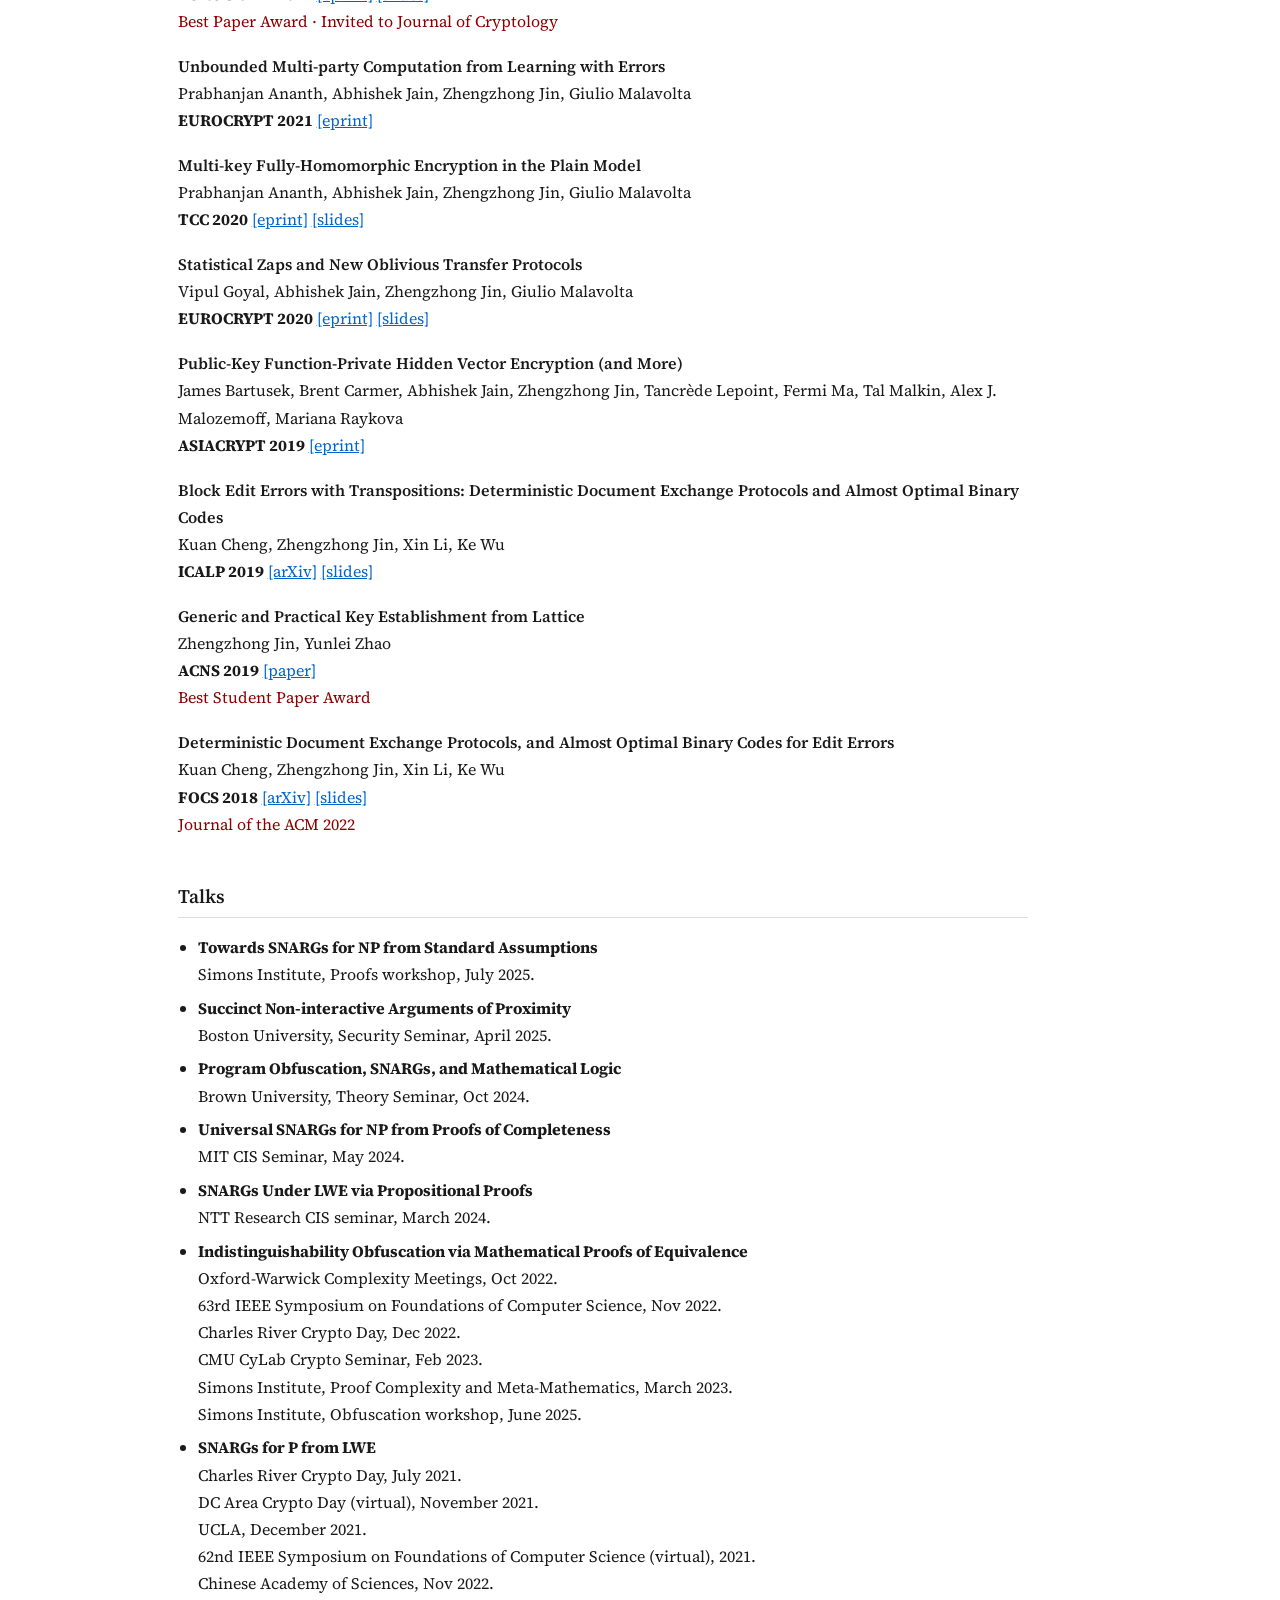
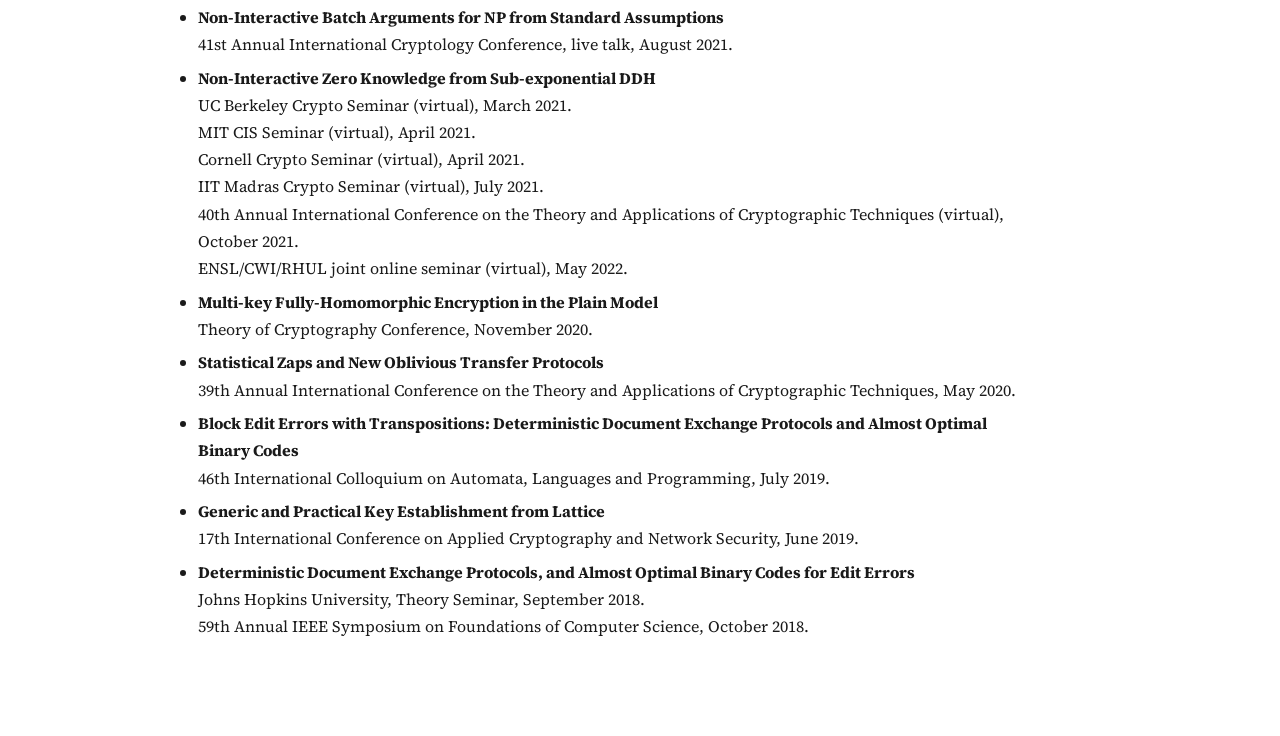
==== commit a5bd945c: "Redesign homepage with clean, simple layout" ====
--- a/docs/index.html
+++ b/docs/index.html
@@ -1,311 +1,322 @@
-<!DOCTYPE html PUBLIC "-//W3C//DTD XHTML 1.1//EN"
-  "http://www.w3.org/TR/xhtml11/DTD/xhtml11.dtd">
-<html xmlns="http://www.w3.org/1999/xhtml" xml:lang="en">
+<!DOCTYPE html>
+<html lang="en">
 <head>
-<meta name="generator" content="jemdoc, see http://jemdoc.jaboc.net/" />
-<meta http-equiv="Content-Type" content="text/html;charset=utf-8" />
-<link rel="stylesheet" href="jemdoc.css" type="text/css" />
-<title></title>
+    <meta charset="UTF-8">
+    <meta name="viewport" content="width=device-width, initial-scale=1.0">
+    <title>Zhengzhong Jin</title>
+    <link rel="preconnect" href="https://fonts.googleapis.com">
+    <link rel="preconnect" href="https://fonts.gstatic.com" crossorigin>
+    <link href="https://fonts.googleapis.com/css2?family=Source+Serif+4:ital,wght@0,400;0,600;1,400&display=swap" rel="stylesheet">
+    <style>
+        body {
+            font-family: 'Source Serif 4', Georgia, serif;
+            max-width: 850px;
+            margin: 0 auto 0 12%;
+            padding: 60px 24px 80px;
+            line-height: 1.7;
+            color: #1a1a1a;
+            background: #fff;
+        }
+        a { color: #0066cc; }
+        h1 { 
+            font-size: 2em; 
+            font-weight: 600;
+            margin-bottom: 0.8em;
+        }
+        h2 { 
+            font-size: 1.2em;
+            font-weight: 600;
+            margin-top: 2.2em;
+            margin-bottom: 0.8em;
+            border-bottom: 1px solid #ddd;
+            padding-bottom: 4px;
+        }
+        img { 
+            width: 180px; 
+            height: 220px;
+            float: right; 
+            margin: 0 0 20px 28px; 
+            object-fit: cover;
+            object-position: 76% 15%;
+        }
+        .pub { margin-bottom: 1.1em; }
+        .pub-title { font-weight: 600; }
+        .pub-subtitle { font-style: italic; }
+        .pub-award { color: #8b0000; }
+        .note { 
+            background: #f5f5f5;
+            padding: 10px 14px; 
+            margin: 1.2em 0;
+        }
+        ul { padding-left: 20px; }
+        li { margin-bottom: 0.4em; }
+        @media (max-width: 600px) {
+            img { float: none; display: block; margin: 0 auto 20px; }
+        }
+    </style>
 </head>
 <body>
-<div id="fwtitle">
-<h1><nameTitle>Zhengzhong Jin</nameTitle></h1>
-</div>
-<div id="layout-content">
-<table class="imgtable"><tr><td>
-<img src="./photo1.jpg" alt="" width="320px" />&nbsp;</td>
-<td align="left"><p><b>Research Interest:</b> I have a broad interest in cryptography and related topics in theoretical computer science. 
-</p>
-<p>I am an assistant professor at the <a href="https://www.khoury.northeastern.edu/">Khoury College of Computer Science</a> at <a href="https://www.northeastern.edu/">Northeastern University</a>. I am a member of the 
-<a href="https://neucrypt.github.io/">Cryptography and Privacy Group</a>, the <a href="https://www2.ccs.neu.edu/theory/">Theory Group</a>, and the <a href="https://cyber.northeastern.edu/">Cybersecurity and Privacy Institute</a>. Previously, I received my Ph.D. from Johns Hopkins University, where I was fortunately co-advised by <a href="https://www.cs.jhu.edu/~abhishek/">Abhishek Jain</a> and <a href="https://www.cs.jhu.edu/~lixints/">Xin Li</a>. After that I was a postdoctoral associate at <a href="https://www.csail.mit.edu/">MIT CSAIL</a>, mentored by <a href="https://people.csail.mit.edu/vinodv/">Vinod Vaikuntanathan</a>.  
-I received my bachelor's degree from Mathematics Department at Fudan University, and was advised by Yunlei Zhao.</p>
-<p><b>Program Committee:</b> CRYPTO 2024, 2025, TCC 2023, 2024, 2025, PKC 2024, Asiacrypt 2025.</p>
-<p><i><b>Contact:</b></i> zh.jin (AT) northeastern (DOT) edu, albusmath at gmail dot com.
-</p>
-<p><p style="text-align:center"> I'm looking for talented students to join my group! </p></p>
-</td></tr></table>
-<h1>Teaching</h1>
+
+<img src="photo1.jpg" alt="Zhengzhong Jin">
+
+<h1>Zhengzhong Jin</h1>
+
+<p><b>Research:</b> I have a broad interest in cryptography and related topics in theoretical computer science.</p>
+
+<p>I am an assistant professor at the <a href="https://www.khoury.northeastern.edu/">Khoury College of Computer Science</a> at <a href="https://www.northeastern.edu/">Northeastern University</a>. I am a member of the <a href="https://neucrypt.github.io/">Cryptography and Privacy Group</a>, the <a href="https://www2.ccs.neu.edu/theory/">Theory Group</a>, and the <a href="https://cyber.northeastern.edu/">Cybersecurity and Privacy Institute</a>.</p>
+
+<p>Previously, I received my Ph.D. from Johns Hopkins University, where I was fortunately co-advised by <a href="https://www.cs.jhu.edu/~abhishek/">Abhishek Jain</a> and <a href="https://www.cs.jhu.edu/~lixints/">Xin Li</a>. After that I was a postdoctoral associate at <a href="https://www.csail.mit.edu/">MIT CSAIL</a>, mentored by <a href="https://people.csail.mit.edu/vinodv/">Vinod Vaikuntanathan</a>. I received my bachelor's degree from Mathematics Department at Fudan University, and was advised by Yunlei Zhao.</p>
+
+<p><b>Email:</b> zh.jin (at) northeastern (dot) edu</p>
+
+<p class="note">I'm looking for talented students to join my group!</p>
+
+<h2>Teaching</h2>
 <ul>
-<li><p>Fall 2025: <a href="https://piazza.com/northeastern/fall2025/cs38004/home">CS3800 Theory of Computation</a></p>
-</li>
-<li><p>Spring 2025: <a href="https://piazza.com/northeastern/spring2025/cs38003/home">CS3800 Theory of Computation</a></p>
-</li>
-<li><p>Fall 2024: <a href="./Seminar2024Fall.html">Seminar in Theoretical Computer Science, Cryptographic Proof Systems</a></p>
-</li>
+    <li>Spring 2026: <a href="https://piazza.com/northeastern/spring2026/cs38005/home">CS3800 Theory of Computation</a></li>
+    <li>Fall 2025: <a href="https://piazza.com/northeastern/fall2025/cs38004/home">CS3800 Theory of Computation</a></li>
+    <li>Spring 2025: <a href="https://piazza.com/northeastern/spring2025/cs38003/home">CS3800 Theory of Computation</a></li>
+    <li>Fall 2024: <a href="Seminar2024Fall.html">Seminar: Cryptographic Proof Systems</a></li>
 </ul>
-<h1>Publications</h1>
+
+<h2>Program Committee</h2>
+<p>CRYPTO 2024, 2025 · TCC 2023, 2024, 2025 · PKC 2024 · Asiacrypt 2025 · ICALP 2026</p>
+
+<h2>Publications</h2>
+
+<!-- To add a new publication, copy this template:
+<div class="pub">
+    <span class="pub-title">TITLE</span><br>
+    AUTHORS<br>
+    <b>VENUE</b> <a href="LINK">[eprint]</a>
+</div>
+-->
+
+<div class="pub">
+    <span class="pub-title">On the Impossibility of SNARGs with Short CRS</span>
+    <span class="pub-subtitle">(or: Revisiting Gentry-Wichs Barrier in the Non-adaptive Setting)</span><br>
+    Liyan Chen, Zhengzhong Jin<br>
+    <b>FOCS 2025</b>
+</div>
+
+<div class="pub">
+    <span class="pub-title">On Succinct Obfuscation via Propositional Logic</span><br>
+    Abhishek Jain, Zhengzhong Jin, Surya Mathialagan, Omer Paneth<br>
+    <b>FOCS 2025</b>
+</div>
+
+<div class="pub">
+    <span class="pub-title">Sometimes-Decryptable Homomorphic Encryption from Sub-exponential DDH</span><br>
+    Abhishek Jain, Zhengzhong Jin<br>
+    <b>CRYPTO 2025</b>
+</div>
+
+<div class="pub">
+    <span class="pub-title">Incrementally Verifiable Computation for NP from Standard Assumptions</span><br>
+    Pratish Datta, Abhishek Jain, Zhengzhong Jin, Alexis Korb, Surya Mathialagan, Amit Sahai<br>
+    <b>CRYPTO 2025</b> <a href="https://eprint.iacr.org/2025/1546.pdf">[eprint]</a>
+</div>
+
+<div class="pub">
+    <span class="pub-title">Succinct Non-interactive Arguments of Proximity</span><br>
+    Liyan Chen, Zhengzhong Jin, Daniel Wichs<br>
+    <b>STOC 2025</b>
+</div>
+
+<div class="pub">
+    <span class="pub-title">Unambiguous SNARGs for P from LWE with Applications to PPAD Hardness</span><br>
+    Liyan Chen, Cody Freitag, Zhengzhong Jin, Daniel Wichs<br>
+    <b>STOC 2025</b> <a href="https://eprint.iacr.org/2025/1913">[eprint]</a>
+</div>
+
+<div class="pub">
+    <span class="pub-title">Universal SNARGs for NP from Proofs of Correctness</span><br>
+    Zhengzhong Jin, Yael Tauman Kalai, Alex Lombardi, Surya Mathialagan<br>
+    <b>STOC 2025</b> <a href="https://eprint.iacr.org/2024/2015.pdf">[eprint]</a>
+</div>
+
+<div class="pub">
+    <span class="pub-title">Non-Interactive Zero-Knowledge from LPN and MQ</span><br>
+    Quang Dao, Aayush Jain, Zhengzhong Jin<br>
+    <b>CRYPTO 2024</b> <a href="https://eprint.iacr.org/2024/1254.pdf">[eprint]</a>
+</div>
+
+<div class="pub">
+    <span class="pub-title">SNARGs Under LWE via Propositional Proofs</span><br>
+    Zhengzhong Jin, Yael Tauman Kalai, Alex Lombardi, Vinod Vaikuntanathan<br>
+    <b>STOC 2024</b> <a href="SNARGs_via_Prop_Proofs_pdf.pdf">[slides from my view]</a>
+</div>
+
+<div class="pub">
+    <span class="pub-title">Scalable Multiparty Garbling</span><br>
+    Gabrielle Beck, Aarushi Goel, Aditya Hegde, Abhishek Jain, Zhengzhong Jin, Gabriel Kaptchuk<br>
+    <b>CCS 2023</b> <a href="https://eprint.iacr.org/2023/099">[eprint]</a>
+</div>
+
+<div class="pub">
+    <span class="pub-title">Correlation Intractability and SNARGs from Sub-exponential DDH</span><br>
+    Arka Rai Choudhuri, Sanjam Garg, Abhishek Jain, Zhengzhong Jin, Jiaheng Zhang<br>
+    <b>CRYPTO 2023</b> <a href="https://eprint.iacr.org/2022/1486">[eprint]</a>
+</div>
+
+<div class="pub">
+    <span class="pub-title">A Note on Non-Interactive Zero-Knowledge Proofs for NP from CDH</span><br>
+    Geoffroy Couteau, Abhishek Jain, Zhengzhong Jin, Willy Quach<br>
+    <b>CRYPTO 2023</b> <a href="https://eprint.iacr.org/2023/970">[eprint]</a>
+</div>
+
+<div class="pub">
+    <span class="pub-title">Credibility in Private Set Membership</span><br>
+    Sanjam Garg, Mohammad Hajibadi, Abhishek Jain, Zhengzhong Jin, Omkant Pandey, Sina Shiehian<br>
+    <b>PKC 2023</b> <a href="https://link.springer.com/chapter/10.1007/978-3-031-31371-4_6">[paper]</a>
+</div>
+
+<div class="pub">
+    <span class="pub-title">Linear Insertion Deletion Codes in the High-Noise and High-Rate Regimes</span><br>
+    Kuan Cheng, Zhengzhong Jin, Xin Li, Zhide Wei, Yu Zheng<br>
+    <b>ICALP 2023</b> <a href="https://arxiv.org/abs/2303.17370">[arXiv]</a>
+</div>
+
+<div class="pub">
+    <span class="pub-title">Succinct Zero Knowledge for Floating Point Computations</span><br>
+    Sanjam Garg, Abhishek Jain, Zhengzhong Jin, Yinuo Zhang<br>
+    <b>CCS 2022</b> <a href="https://dl.acm.org/doi/10.1145/3548606.3560653">[paper]</a>
+</div>
+
+<div class="pub">
+    <span class="pub-title">Indistinguishability Obfuscation via Mathematical Proofs of Equivalence</span><br>
+    Abhishek Jain, Zhengzhong Jin<br>
+    <b>FOCS 2022</b> <a href="https://eprint.iacr.org/2022/1430">[eprint]</a> <a href="iOfromLogic.pdf">[slides]</a>
+</div>
+
+<div class="pub">
+    <span class="pub-title">Pre-Constrained Encryption</span><br>
+    Prabhanjan Ananth, Abhishek Jain, Zhengzhong Jin, Giulio Malavolta<br>
+    <b>ITCS 2022</b>
+</div>
+
+<div class="pub">
+    <span class="pub-title">Compact and Flexible KEM From Ideal Lattice</span><br>
+    Zhengzhong Jin, Shiyu Shen, Yunlei Zhao<br>
+    <b>IEEE Transactions on Information Theory 2022</b>
+</div>
+
+<div class="pub">
+    <span class="pub-title">SNARGs for P from LWE</span><br>
+    Arka Rai Choudhuri, Abhishek Jain, Zhengzhong Jin<br>
+    <b>FOCS 2021</b> <a href="https://eprint.iacr.org/2021/808">[eprint]</a><br>
+    <span class="pub-award">Invited to SIAM Journal of Computing Special Issue</span>
+</div>
+
+<div class="pub">
+    <span class="pub-title">Non-Interactive Batch Arguments for NP from Standard Assumptions</span><br>
+    Arka Rai Choudhuri, Abhishek Jain, Zhengzhong Jin<br>
+    <b>CRYPTO 2021</b> <a href="https://eprint.iacr.org/2021/807">[eprint]</a>
+</div>
+
+<div class="pub">
+    <span class="pub-title">Streaming and Small Space Approximation Algorithms for Edit Distance and Longest Common Subsequence</span><br>
+    Kuan Cheng, Alireza Farhadi, MohammadTaghi Hajiaghayi, Zhengzhong Jin, Xin Li, Aviad Rubinstein, Saeed Seddighin, Yu Zheng<br>
+    <b>ICALP 2021</b>
+</div>
+
+<div class="pub">
+    <span class="pub-title">Non-Interactive Zero Knowledge from Sub-exponential DDH</span><br>
+    Abhishek Jain, Zhengzhong Jin<br>
+    <b>EUROCRYPT 2021</b> <a href="https://eprint.iacr.org/2021/514">[eprint]</a> <a href="NIZK21.pdf">[slides]</a><br>
+    <span class="pub-award">Best Paper Award · Invited to Journal of Cryptology</span>
+</div>
+
+<div class="pub">
+    <span class="pub-title">Unbounded Multi-party Computation from Learning with Errors</span><br>
+    Prabhanjan Ananth, Abhishek Jain, Zhengzhong Jin, Giulio Malavolta<br>
+    <b>EUROCRYPT 2021</b> <a href="https://eprint.iacr.org/2021/431">[eprint]</a>
+</div>
+
+<div class="pub">
+    <span class="pub-title">Multi-key Fully-Homomorphic Encryption in the Plain Model</span><br>
+    Prabhanjan Ananth, Abhishek Jain, Zhengzhong Jin, Giulio Malavolta<br>
+    <b>TCC 2020</b> <a href="https://eprint.iacr.org/2020/180">[eprint]</a> <a href="TCC20Full.pdf">[slides]</a>
+</div>
+
+<div class="pub">
+    <span class="pub-title">Statistical Zaps and New Oblivious Transfer Protocols</span><br>
+    Vipul Goyal, Abhishek Jain, Zhengzhong Jin, Giulio Malavolta<br>
+    <b>EUROCRYPT 2020</b> <a href="https://eprint.iacr.org/2020/235">[eprint]</a> <a href="EUROCRYPT20Full.pdf">[slides]</a>
+</div>
+
+<div class="pub">
+    <span class="pub-title">Public-Key Function-Private Hidden Vector Encryption (and More)</span><br>
+    James Bartusek, Brent Carmer, Abhishek Jain, Zhengzhong Jin, Tancrède Lepoint, Fermi Ma, Tal Malkin, Alex J. Malozemoff, Mariana Raykova<br>
+    <b>ASIACRYPT 2019</b> <a href="https://eprint.iacr.org/2019/746">[eprint]</a>
+</div>
+
+<div class="pub">
+    <span class="pub-title">Block Edit Errors with Transpositions: Deterministic Document Exchange Protocols and Almost Optimal Binary Codes</span><br>
+    Kuan Cheng, Zhengzhong Jin, Xin Li, Ke Wu<br>
+    <b>ICALP 2019</b> <a href="https://arxiv.org/abs/1809.00725">[arXiv]</a> <a href="ICALP19Full.pdf">[slides]</a>
+</div>
+
+<div class="pub">
+    <span class="pub-title">Generic and Practical Key Establishment from Lattice</span><br>
+    Zhengzhong Jin, Yunlei Zhao<br>
+    <b>ACNS 2019</b> <a href="https://link.springer.com/chapter/10.1007/978-3-030-21568-2_15">[paper]</a><br>
+    <span class="pub-award">Best Student Paper Award</span>
+</div>
+
+<div class="pub">
+    <span class="pub-title">Deterministic Document Exchange Protocols, and Almost Optimal Binary Codes for Edit Errors</span><br>
+    Kuan Cheng, Zhengzhong Jin, Xin Li, Ke Wu<br>
+    <b>FOCS 2018</b> <a href="https://arxiv.org/abs/1804.05776">[arXiv]</a> <a href="FOCS18Full.pdf">[slides]</a><br>
+    <span class="pub-award">Journal of the ACM 2022</span>
+</div>
+
+<h2>Talks</h2>
 <ul>
-<li><p><b>On the Impossibility of SNARGs with Short CRS</b> <i>(or: Revisiting Gentry-Wichs Barrier in the Non-adaptive Setting)</i>
-<br /> Liyan Chen, Zhengzhong Jin
-<br /> <b>FOCS 2025</b></p>
-</li>
+    <li><b>Towards SNARGs for NP from Standard Assumptions</b><br>
+        Simons Institute, Proofs workshop, July 2025.</li>
+    <li><b>Succinct Non-interactive Arguments of Proximity</b><br>
+        Boston University, Security Seminar, April 2025.</li>
+    <li><b>Program Obfuscation, SNARGs, and Mathematical Logic</b><br>
+        Brown University, Theory Seminar, Oct 2024.</li>
+    <li><b>Universal SNARGs for NP from Proofs of Completeness</b><br>
+        MIT CIS Seminar, May 2024.</li>
+    <li><b>SNARGs Under LWE via Propositional Proofs</b><br>
+        NTT Research CIS seminar, March 2024.</li>
+    <li><b>Indistinguishability Obfuscation via Mathematical Proofs of Equivalence</b><br>
+        Oxford-Warwick Complexity Meetings, Oct 2022.<br>
+        63rd IEEE Symposium on Foundations of Computer Science, Nov 2022.<br>
+        Charles River Crypto Day, Dec 2022.<br>
+        CMU CyLab Crypto Seminar, Feb 2023.<br>
+        Simons Institute, Proof Complexity and Meta-Mathematics, March 2023.<br>
+        Simons Institute, Obfuscation workshop, June 2025.</li>
+    <li><b>SNARGs for P from LWE</b><br>
+        Charles River Crypto Day, July 2021.<br>
+        DC Area Crypto Day (virtual), November 2021.<br>
+        UCLA, December 2021.<br>
+        62nd IEEE Symposium on Foundations of Computer Science (virtual), 2021.<br>
+        Chinese Academy of Sciences, Nov 2022.</li>
+    <li><b>Non-Interactive Batch Arguments for NP from Standard Assumptions</b><br>
+        41st Annual International Cryptology Conference, live talk, August 2021.</li>
+    <li><b>Non-Interactive Zero Knowledge from Sub-exponential DDH</b><br>
+        UC Berkeley Crypto Seminar (virtual), March 2021.<br>
+        MIT CIS Seminar (virtual), April 2021.<br>
+        Cornell Crypto Seminar (virtual), April 2021.<br>
+        IIT Madras Crypto Seminar (virtual), July 2021.<br>
+        40th Annual International Conference on the Theory and Applications of Cryptographic Techniques (virtual), October 2021.<br>
+        ENSL/CWI/RHUL joint online seminar (virtual), May 2022.</li>
+    <li><b>Multi-key Fully-Homomorphic Encryption in the Plain Model</b><br>
+        Theory of Cryptography Conference, November 2020.</li>
+    <li><b>Statistical Zaps and New Oblivious Transfer Protocols</b><br>
+        39th Annual International Conference on the Theory and Applications of Cryptographic Techniques, May 2020.</li>
+    <li><b>Block Edit Errors with Transpositions: Deterministic Document Exchange Protocols and Almost Optimal Binary Codes</b><br>
+        46th International Colloquium on Automata, Languages and Programming, July 2019.</li>
+    <li><b>Generic and Practical Key Establishment from Lattice</b><br>
+        17th International Conference on Applied Cryptography and Network Security, June 2019.</li>
+    <li><b>Deterministic Document Exchange Protocols, and Almost Optimal Binary Codes for Edit Errors</b><br>
+        Johns Hopkins University, Theory Seminar, September 2018.<br>
+        59th Annual IEEE Symposium on Foundations of Computer Science, October 2018.</li>
 </ul>
-<ul>
-<li><p><b>On Succinct Obfuscation via Propositional Logic</b>
-<br /> Abhishek Jain, Zhengzhong Jin, Surya Mathialagan, Omer Paneth
-<br /> <b>FOCS 2025</b></p>
-</li>
-</ul>
-<ul>
-<li><p><b>Sometimes-Decryptable Homomorphic Encryption from Sub-exponential DDH</b>
-<br /> Abhishek Jain, Zhengzhong Jin
-<br /> <b>CRYPTO 2025</b></p>
-</li>
-</ul>
-<ul>
-<li><p><b>Incrementally Verifiable Computation for NP from Standard Assumptions</b>
-<br /> Pratish Datta, Abhishek Jain, Zhengzhong Jin, Alexis Korb, Surya Mathialagan, Amit Sahai
-<br /> <b>CRYPTO 2025</b> <a href="https://eprint.iacr.org/2025/1546.pdf">[eprint]</a></p>
-</li>
-</ul>
-<ul>
-<li><p><b>Succinct Non-interactive Arguments of Proximity</b>
-<br /> Liyan Chen, Zhengzhong Jin, Daniel Wichs
-<br /> <b>STOC 2025</b></p>
-</li>
-</ul>
-<ul>
-<li><p><b>Unambiguous SNARGs for P from LWE with Applications to PPAD Hardness</b>
-<br /> Liyan Chen, Cody Freitag, Zhengzhong Jin, Daniel Wichs 
-<br /> <b>STOC 2025</b></p>
-</li>
-</ul>
-<ul>
-<li><p><b>Universal SNARGs for NP from Proofs of Correctness</b>
-<br /> Zhengzhong Jin, Yael Tauman Kalai, Alex Lombardi, Surya Mathialagan
-<br /> <b>STOC 2025</b> <a href="https://eprint.iacr.org/2024/2015.pdf">[eprint]</a></p>
-</li>
-</ul>
-<ul>
-<li><p><b>Non-Interactive Zero-Knowledge from LPN and MQ</b>
-<br /> Quang Dao, Aayush Jain, Zhengzhong Jin
-<br /> <b>CRYPTO 2024</b> <a href="https://eprint.iacr.org/2024/1254.pdf">[eprint]</a></p>
-</li>
-</ul>
-<ul>
-<li><p><b>SNARGs Under LWE via Propositional Proofs</b>
-<br /> Zhengzhong Jin, Yael Tauman Kalai, Alex Lombardi, Vinod Vaikuntanathan
-<br /> <b>STOC 2024</b> <a href="./SNARGs_via_Prop_Proofs_pdf.pdf">[Slides from My View]</a></p>
-</li>
-</ul>
-<ul>
-<li><p><b>Scalable Multiparty Garbling</b>
-<br /> Gabrielle Beck, Aarushi Goel, Aditya Hegde, Abhishek Jain, Zhengzhong Jin, Gabriel Kaptchuk
-<br /> <b>CCS 2023</b> <a href="https://eprint.iacr.org/2023/099">[eprint]</a></p>
-</li>
-</ul>
-<ul>
-<li><p><b>Correlation Intractability and SNARGs from Sub-exponential DDH</b>
-<br /> Arka Rai Choudhuri, Sanjam Garg, Abhishek Jain, Zhengzhong Jin, Jiaheng Zhang
-<br /> <b>CRYPTO 2023</b> <a href="https://eprint.iacr.org/2022/1486">[eprint]</a></p>
-</li>
-</ul>
-<ul>
-<li><p><b>A Note on Non-Interactive Zero-Knowledge Proofs for NP from CDH</b>
-<br /> Geoffroy Couteau, Abhishek Jain, Zhengzhong Jin, Willy Quach
-<br /> <b>CRYPTO 2023</b> <a href="https://eprint.iacr.org/2023/970">[eprint]</a></p>
-</li>
-</ul>
-<ul>
-<li><p><b>Credibility in Private Set Membership</b>
-<br /> Sanjam Garg, Mohammad Hajibadi, Abhishek Jain, Zhengzhong Jin, Omkant Pandey, Sina Shiehian
-<br /> <b>PKC 2023</b> <a href="https://link.springer.com/chapter/10.1007/978-3-031-31371-4_6">[Proceeding]</a></p>
-</li>
-</ul>
-<ul>
-<li><p><b>Linear Insertion Deletion Codes in the High-Noise and High-Rate Regimes</b>
-<br /> Kuan Cheng, Zhengzhong Jin, Xin Li, Zhide Wei, Yu Zheng
-<br /> <b>ICALP 2023</b> <a href="https://arxiv.org/abs/2303.17370">[arXiv]</a></p>
-</li>
-</ul>
-<ul>
-<li><p><b>Succinct Zero Knowledge for Floating Point Computations</b>
-<br /> Sanjam Garg, Abhishek Jain, Zhengzhong Jin, Yinuo Zhang
-<br /> <b>CCS 2022</b> <a href="https://dl.acm.org/doi/10.1145/3548606.3560653">[Proceeding]</a></p>
-</li>
-</ul>
-<ul>
-<li><p><b>Indistinguishability Obfuscation via Mathematical Proofs of Equivalence</b>
-<br /> Abhishek Jain, Zhengzhong Jin
-<br /> <b>FOCS 2022</b> <a href="https://eprint.iacr.org/2022/1430">[eprint]</a><a href="./iOfromLogic.pdf">[Slides at Complexity Meeting]</a><a href="./iOfromLogic_long_crypto_full.pdf">[Slides for Cryptographers]</a></p>
-</li>
-</ul>
-<ul>
-<li><p><b>Pre-Constrained Encryption</b>
-<br /> Prabhanjan Ananth, Abhishek Jain, Zhengzhong Jin, Giulio Malavolta
-<br /> <b>ITCS 2022</b></p>
-</li>
-</ul>
-<ul>
-<li><p><b>Compact and Flexible KEM From Ideal Lattice</b>
-<br /> Zhengzhong Jin, Shiyu Shen, Yunlei Zhao
-<br /> <b>IEEE TIT 2022</b></p>
-</li>
-</ul>
-<ul>
-<li><p><b>SNARGs for P from LWE</b>
-<br /> Arka Rai Choudhuri, Abhishek Jain, Zhengzhong Jin
-<br /> <b>FOCS 2021</b> <a href="https://eprint.iacr.org/2021/808">[eprint]</a>
-<br /> <font color=firebrick><b>Invited to the SIAM Journal of Computing Special Issue</b></font> </p>
-</li>
-</ul>
-<ul>
-<li><p><b>Non-Interactive Batch Arguments for NP from Standard Assumptions</b>
-<br /> Arka Rai Choudhuri, Abhishek Jain, Zhengzhong Jin
-<br /> <b>CRYPTO 2021</b> <a href="https://eprint.iacr.org/2021/807">[eprint]</a></p>
-</li>
-</ul>
-<ul>
-<li><p><b>Streaming and Small Space Approximation Algorithms for Edit Distance and Longest Common Subsequence</b>
-<br /> Kuan Cheng, Alireza Farhadi, MohammadTaghi Hajiaghayi, Zhengzhong Jin, Xin Li, Aviad Rubinstein, Saeed Seddighin, Yu Zheng 
-<br /> <b>ICALP 2021</b></p>
-</li>
-</ul>
-<ul>
-<li><p><b>Non-Interactive Zero Knowledge from Sub-exponential DDH</b>
-<br /> Abhishek Jain, Zhengzhong Jin
-<br /> <b>EUROCRYPT 2021</b> <a href="https://eprint.iacr.org/2021/514">[eprint]</a><a href="./NIZK21.pdf">[slides (long)]</a>
-<br /> <font color=firebrick><b>Best Paper Award. Invited to Journal of Cryptology </b></font> </p>
-</li>
-</ul>
-<ul>
-<li><p><b>Unbounded Multi-party Computation from Learning with Errors</b> 
-<br /> Prabhanjan Ananth, Abhishek Jain, Zhengzhong Jin, Giulio Malavolta
-<br /> <b>EUROCRYPT 2021</b> <a href="https://eprint.iacr.org/2021/431">[eprint]</a></p>
-</li>
-</ul>
-<ul>
-<li><p><b>Multi-key Fully-Homomorphic Encryption in the Plain Model</b>
-<br /> Prabhanjan Ananth, Abhishek Jain, Zhengzhong Jin, Giulio Malavolta
-<br /> <b>TCC 2020</b> <a href="https://eprint.iacr.org/2020/180">[eprint]</a><a href="./TCC20Full.pdf">[slides]</a></p>
-</li>
-</ul>
-<ul>
-<li><p><b>Statistical Zaps and New Oblivious Transfer Protocols</b>
-<br /> Vipul Goyal, Abhishek Jain, Zhengzhong Jin, Giulio Malavolta
-<br /> <b>EUROCRYPT 2020</b> <a href="https://eprint.iacr.org/2020/235">[eprint]</a>, subsumes <a href="https://eprint.iacr.org/2019/839">[eprint]</a>, <a href="./EUROCRYPT20Full.pdf">[slides]</a></p>
-</li>
-</ul>
-<ul>
-<li><p><b>Public-Key Function-Private Hidden Vector Encryption (and More)</b>
-<br /> James Bartusek, Brent Carmer, Abhishek Jain, Zhengzhong Jin, Tancrède Lepoint, Fermi Ma, Tal Malkin, Alex J. Malozemoff, Mariana Raykova
-<br /> <b>ASIACRYPT 2019</b> <a href="https://eprint.iacr.org/2019/746">[eprint]</a></p>
-</li>
-</ul>
-<ul>
-<li><p><b>Block Edit Errors with Transpositions: Deterministic Document Exchange Protocols and Almost Optimal Binary Codes</b>
-<br /> Kuan Cheng, Zhengzhong Jin, Xin Li, Ke Wu
-<br /> <b>ICALP 2019</b> <a href="https://arxiv.org/abs/1809.00725">[arXiv]</a><a href="./ICALP19Full.pdf">[slides]</a></p>
-</li>
-</ul>
-<ul>
-<li><p><b>Generic and Practical Key Establishment from Lattice</b>
-<br /> Zhengzhong Jin, Yunlei Zhao
-<br /> <b>ACNS 2019</b> <a href="https://link.springer.com/chapter/10.1007/978-3-030-21568-2_15">[Proceeding]</a>
-<br /> <b>Best Student Paper Award</b></p>
-</li>
-</ul>
-<ul>
-<li><p><b>Deterministic Document Exchange Protocols, and Almost Optimal Binary Codes for Edit Errors</b>
-<br /> Kuan Cheng, Zhengzhong Jin, Xin Li, Ke Wu
-<br /> <b>FOCS 2018</b> <a href="https://arxiv.org/abs/1804.05776">[arXiv]</a><a href="./FOCS18Full.pdf">[slides]</a> 
-<br /> <font color=firebrick><b>Journal of the ACM 2022 </b></font> </p>
-</li>
-</ul>
-<h1>Talks</h1>
-<ul>
-<li><p><b>Towards SNARGs for NP from Standard Assumptions</b>
-<br /> Simons Institute, Proofs workshop, July 2025.</p>
-</li>
-</ul>
-<ul>
-<li><p><b>Succinct Non-interactive Arguments of Proximity</b>
-<br /> Boston University, Security Seminar, April 2025.</p>
-</li>
-</ul>
-<ul>
-<li><p><b>Program Obfuscation, SNARGs, and Mathematical Logic</b>
-<br /> Brown University, Theory Seminar, Oct 2024.</p>
-</li>
-</ul>
-<ul>
-<li><p><b>Universal SNARGs for NP from Proofs of Completeness</b>
-<br /> MIT CIS Seminar, May 2024.</p>
-</li>
-</ul>
-<ul>
-<li><p><b>SNARGs Under LWE via Propositional Proofs</b>
-<br /> NTT Research CIS seminar, March 2024.</p>
-</li>
-</ul>
-<ul>
-<li><p><b>Indistinguishability Obfuscation via Mathematical Proofs of Equivalence</b>
-<br /> Oxford-Warwick Complexity Meetings, Oct 2022.
-<br /> 63rd IEEE Symposium on Foundations of Computer Science, Nov 2022.
-<br /> Charles River Crypto Day, Dec 2022.
-<br /> CMU CyLab Crypto Seminar, Feb 2023.
-<br /> Simons Institute, Proof Complexity and Meta-Mathematics, March 2023.
-<br /> Simons Institute, Obfuscation workshop, June 2025.</p>
-</li>
-</ul>
-<ul>
-<li><p><b>SNARGs for P from LWE</b>
-<br /> Charles River Crypto Day, July 2021.
-<br /> DC Area Crypto Day (virtual), November 2021. 
-<br /> UCLA, December 2021. 
-<br /> 62nd IEEE Symposium on Foundations of Computer Science (virtual), 2021.
-<br /> Chinese Academy of Sciences, Nov 2022.</p>
-</li>
-</ul>
-<ul>
-<li><p><b>Non-Interactive Batch Arguments for NP from Standard Assumptions</b>
-<br /> 41st Annual International Cryptology Conference, live talk, August 2021.</p>
-</li>
-</ul>
-<ul>
-<li><p><b>Non-Interactive Zero Knowledge from Sub-exponential DDH</b>
-<br /> UC Berkeley Crypto Seminar (virtual), March 2021.
-<br /> MIT CIS Seminar (virtual), April 2021.
-<br /> Cornell Crypto Seminar (virtual), April 2021.
-<br /> IIT Madras Crypto Seminar (virtual), July 2021.
-<br /> 40th Annual International Conference on the Theory and Applications of Cryptographic Techniques (virtual), October 2021.
-<br /> ENSL/CWI/RHUL joint online seminar (virtual), May 2022. </p>
-</li>
-</ul>
-<ul>
-<li><p><b>Multi-key Fully-Homomorphic Encryption in the Plain Model</b>
-<br /> Theory of Cryptography Conference, November 2020.</p>
-</li>
-</ul>
-<ul>
-<li><p><b>Statistical Zaps and New Oblivious Transfer Protocols</b>
-<br /> 39th Annual International Conference on the Theory and Applications of Cryptographic Techniques, May 2020.</p>
-</li>
-</ul>
-<ul>
-<li><p><b>Block Edit Errors with Transpositions: Deterministic Document Exchange Protocols and Almost Optimal Binary Codes</b>
-<br /> 46th International Colloquium on Automata, Languages and Programming, July 2019.</p>
-</li>
-</ul>
-<ul>
-<li><p><b>Generic and Practical Key Establishment from Lattice</b>
-<br /> 17th International Conference on Applied Cryptography and Network Security, June 2019.</p>
-</li>
-</ul>
-<ul>
-<li><p><b>Deterministic Document Exchange Protocols, and Almost Optimal Binary Codes for Edit Errors</b>
-<br /> Johns Hopkins University, Theory Seminar, September 2018.
-<br /> Also at 59th Annual IEEE Symposium on Foundations of Computer Science, October 2018.
-
-
-</p>
-</li>
-</ul>
-<div id="footer">
-<div id="footer-text">
-Page generated 2025-09-04 16:17:53 EDT, by <a href="http://jemdoc.jaboc.net/">jemdoc</a>.
-</div>
-</div>
-</div>
+
 </body>
 </html>
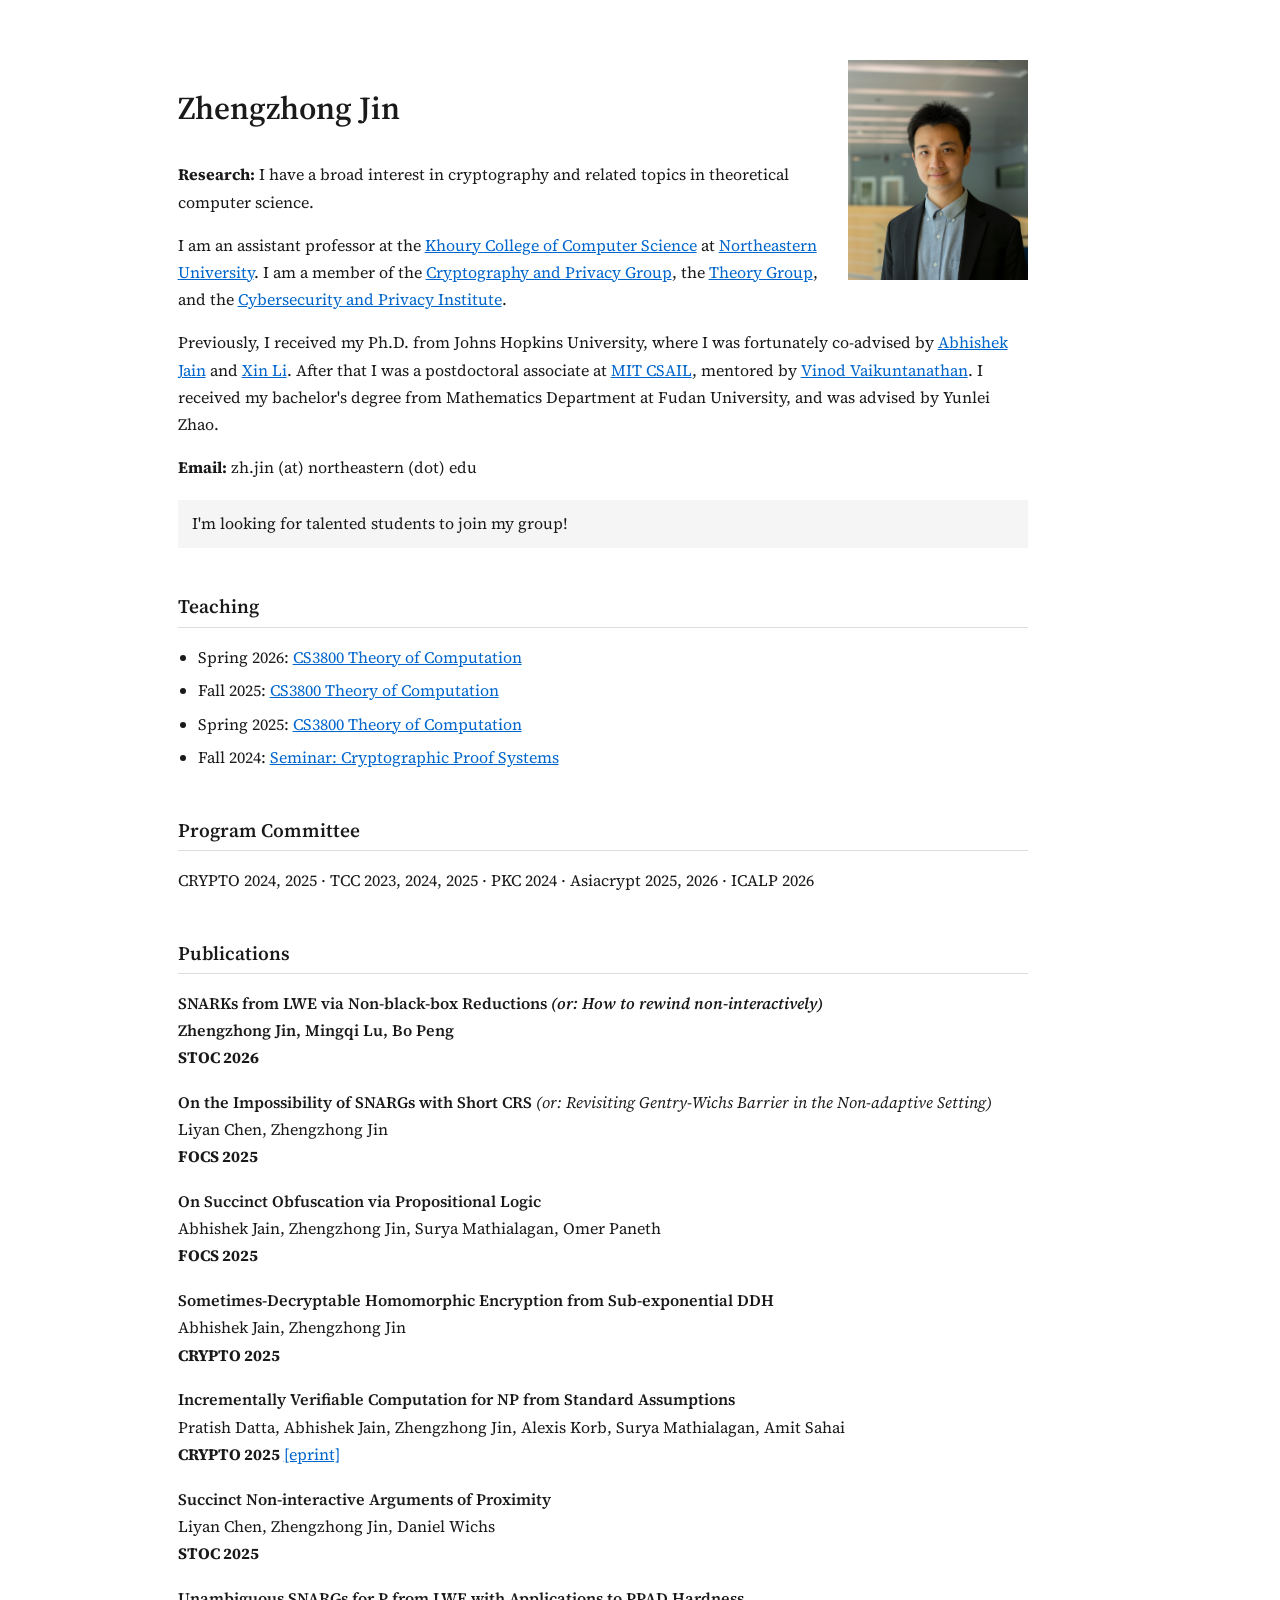
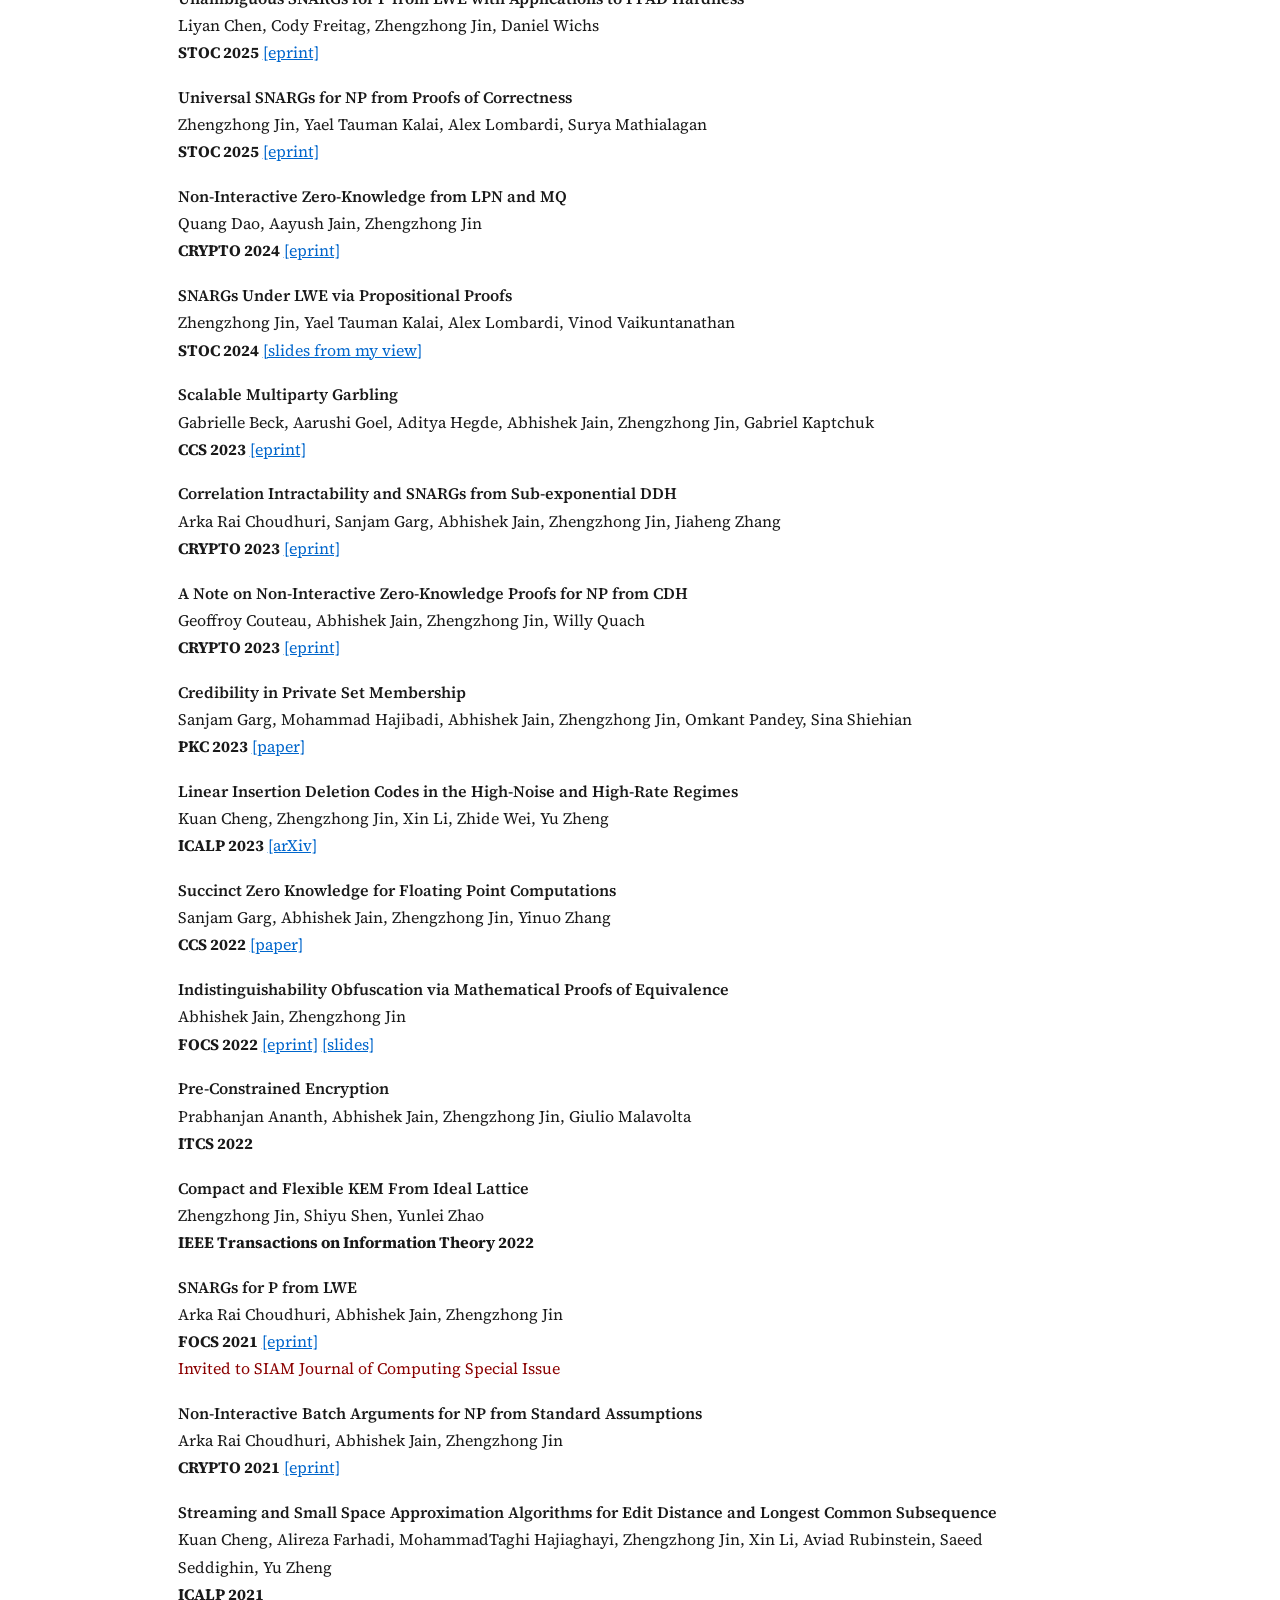
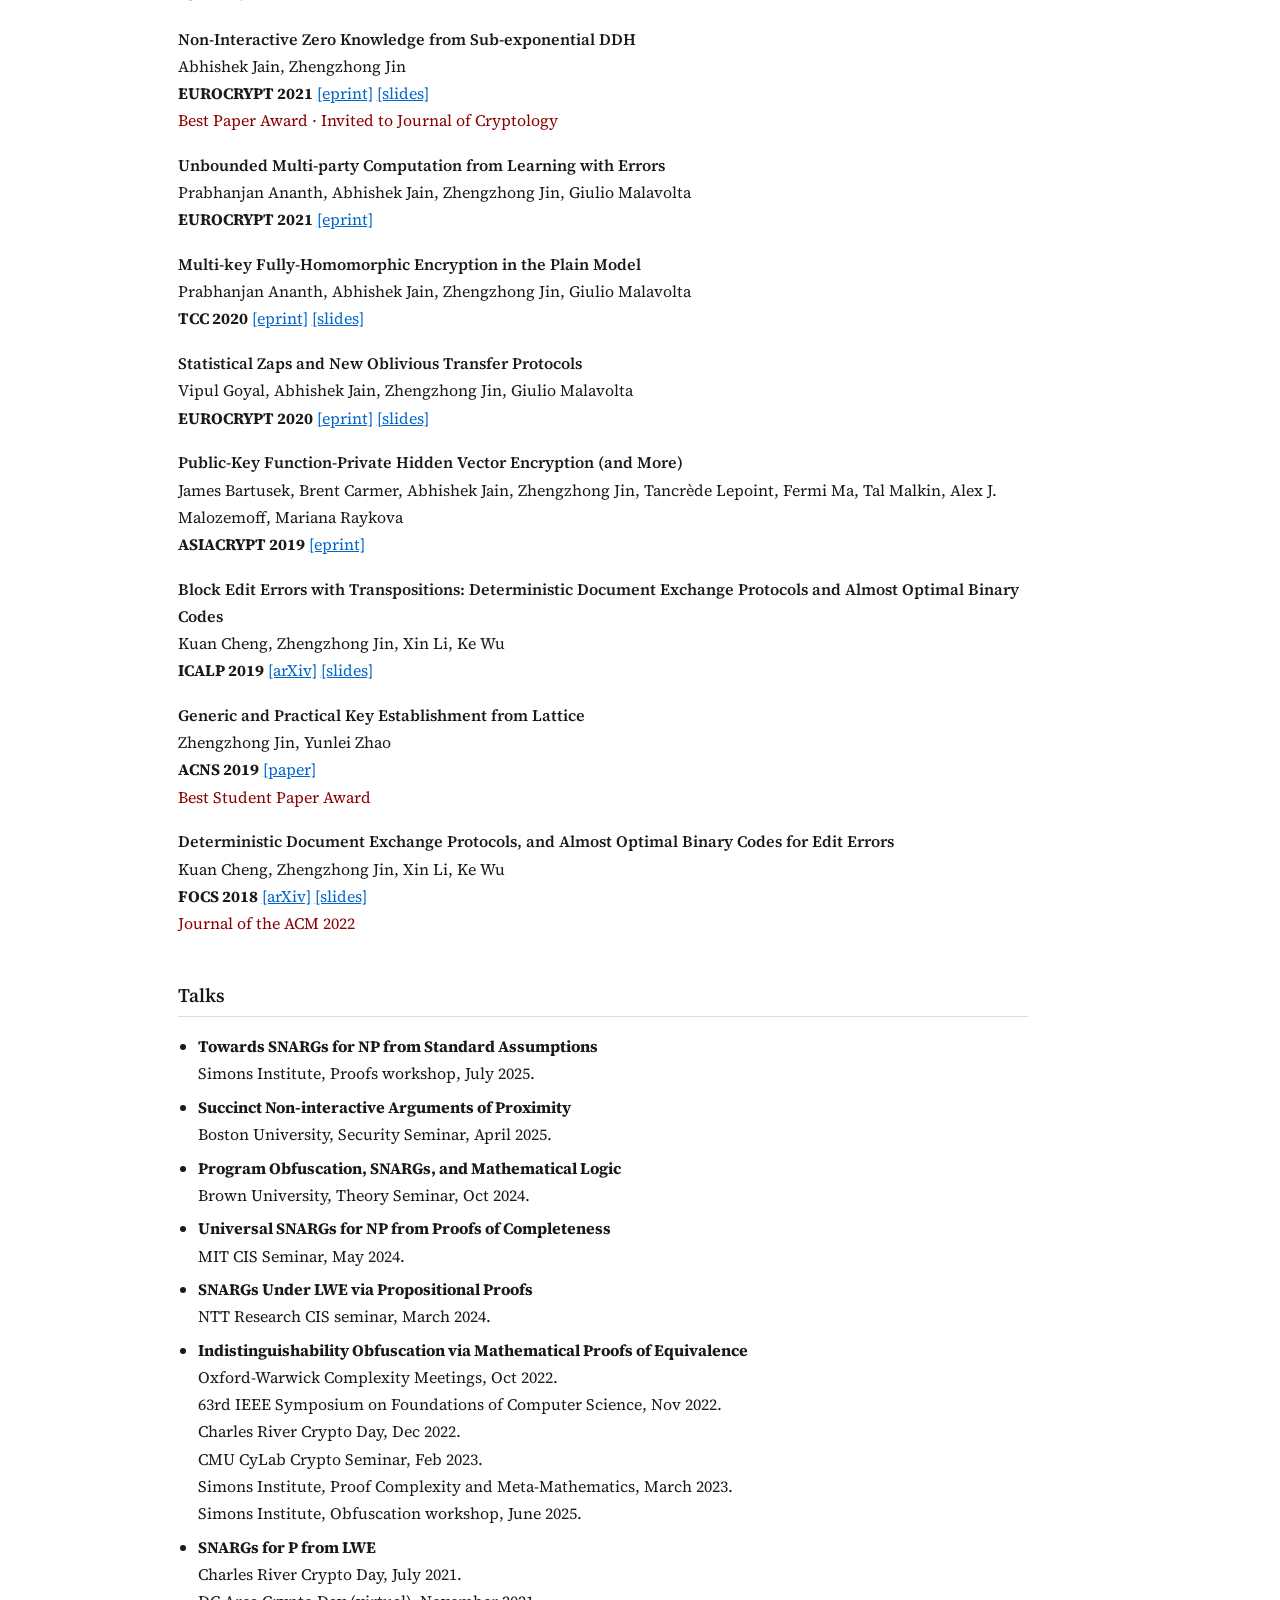
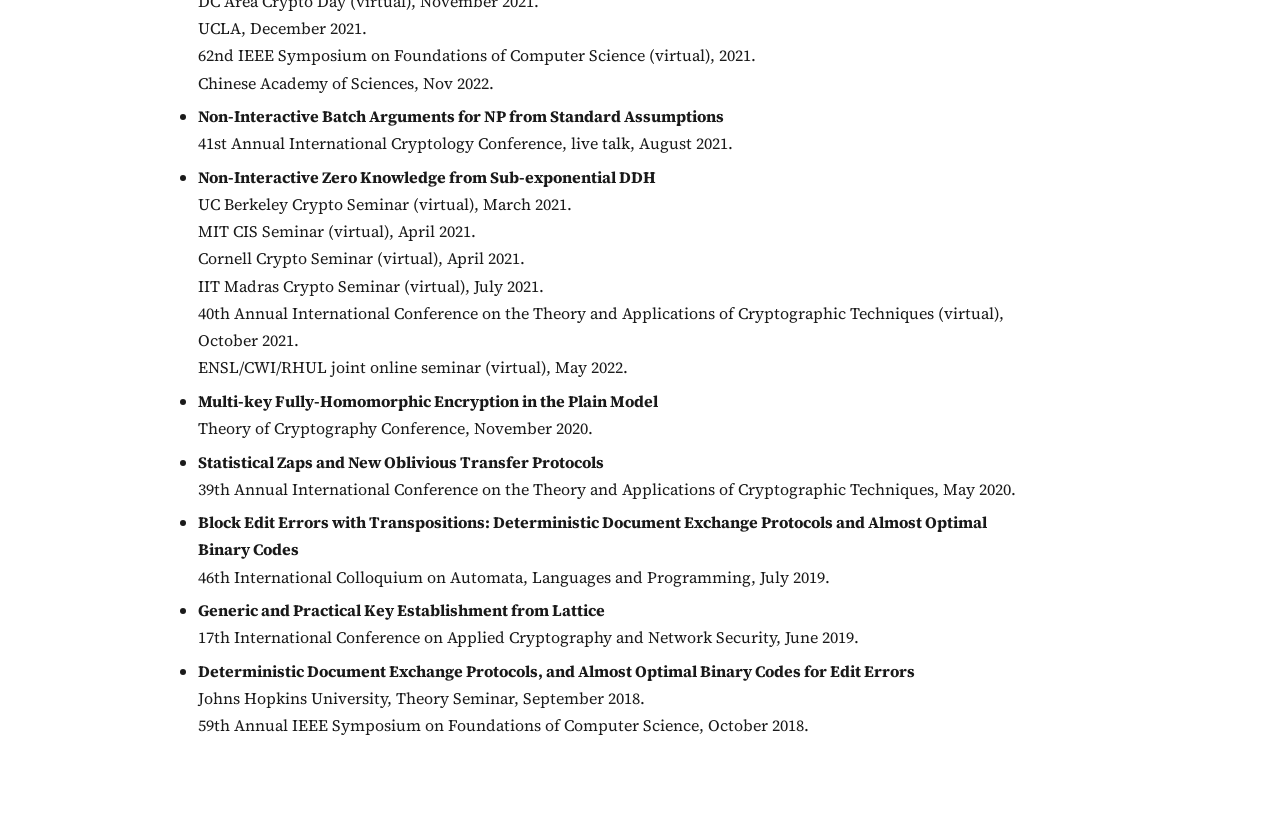
==== commit 334d0b35: "Update homepage styling Co-authored-by: Cursor <cursoragent@cursor.com>" ====
--- a/docs/index.html
+++ b/docs/index.html
@@ -80,7 +80,7 @@
 </ul>
 
 <h2>Program Committee</h2>
-<p>CRYPTO 2024, 2025 · TCC 2023, 2024, 2025 · PKC 2024 · Asiacrypt 2025 · ICALP 2026</p>
+<p>CRYPTO 2024, 2025 · TCC 2023, 2024, 2025 · PKC 2024 · Asiacrypt 2025, 2026 · ICALP 2026</p>
 
 <h2>Publications</h2>
 
@@ -91,6 +91,13 @@
     <b>VENUE</b> <a href="LINK">[eprint]</a>
 </div>
 -->
+
+<div class="pub">
+    <span class="pub-title">SNARKs from LWE via Non-black-box Reductions</ow to rewind non-interactivelyow to rewind non-interactivelyspan>
+    <span class="pub-subtitle">(or: How to rewind non-interactively)</span><br>
+    Zhengzhong Jin, Mingqi Lu, Bo Peng<br>
+    <b>STOC 2026</b> <!-- <a href="LINK">[eprint]</a> -->
+</div>
 
 <div class="pub">
     <span class="pub-title">On the Impossibility of SNARGs with Short CRS</span>
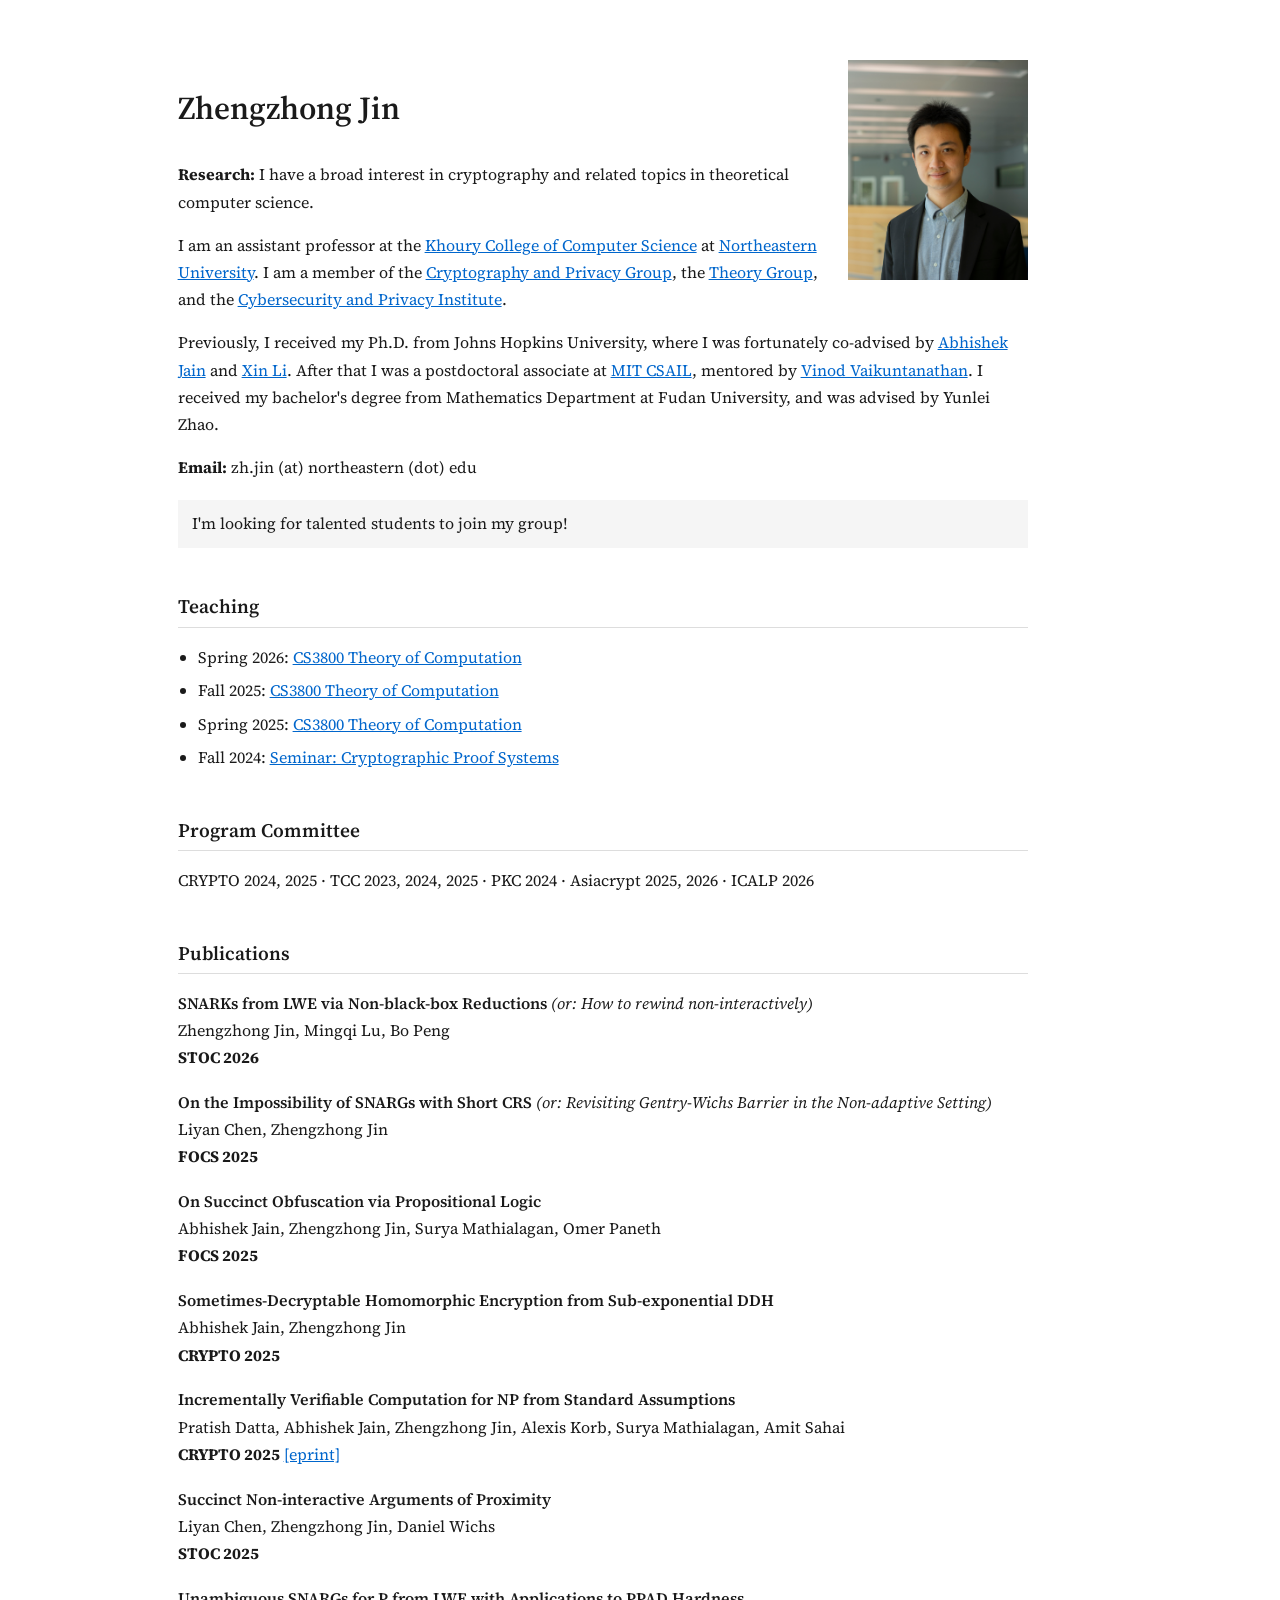
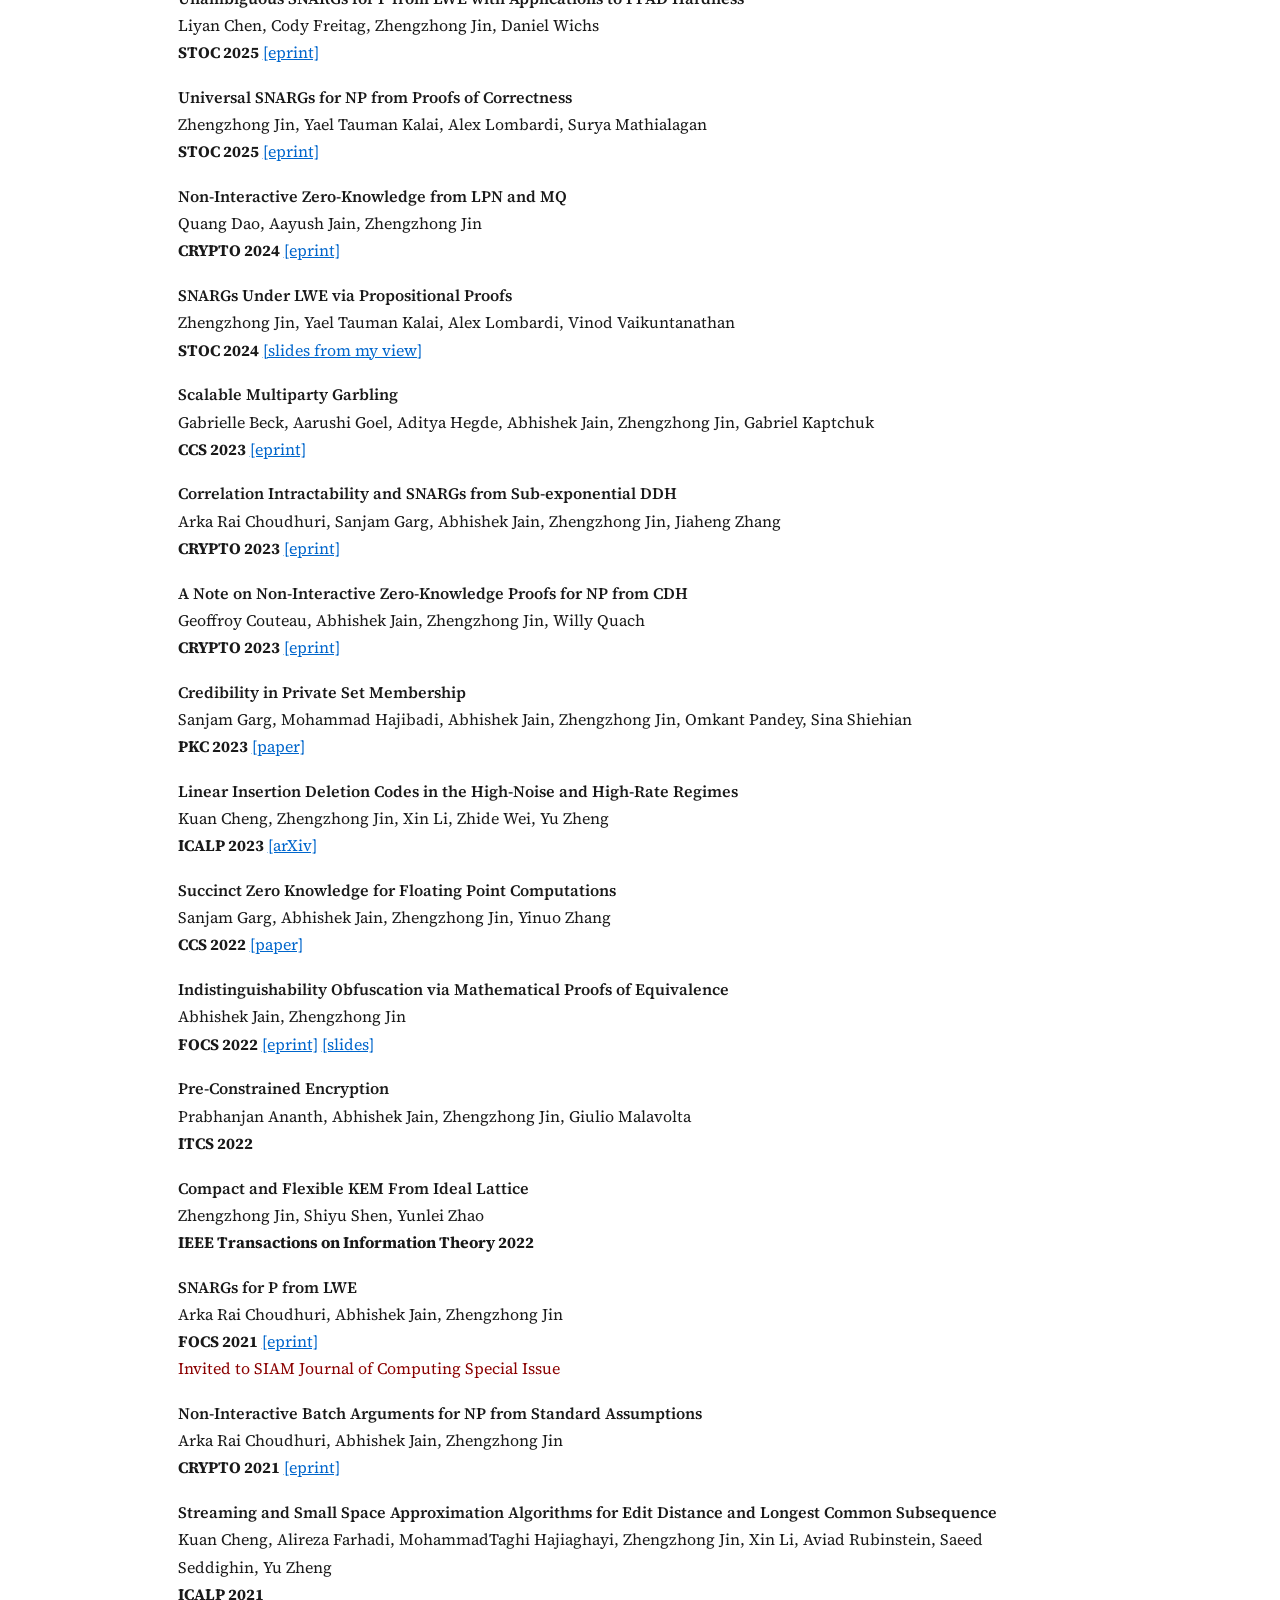
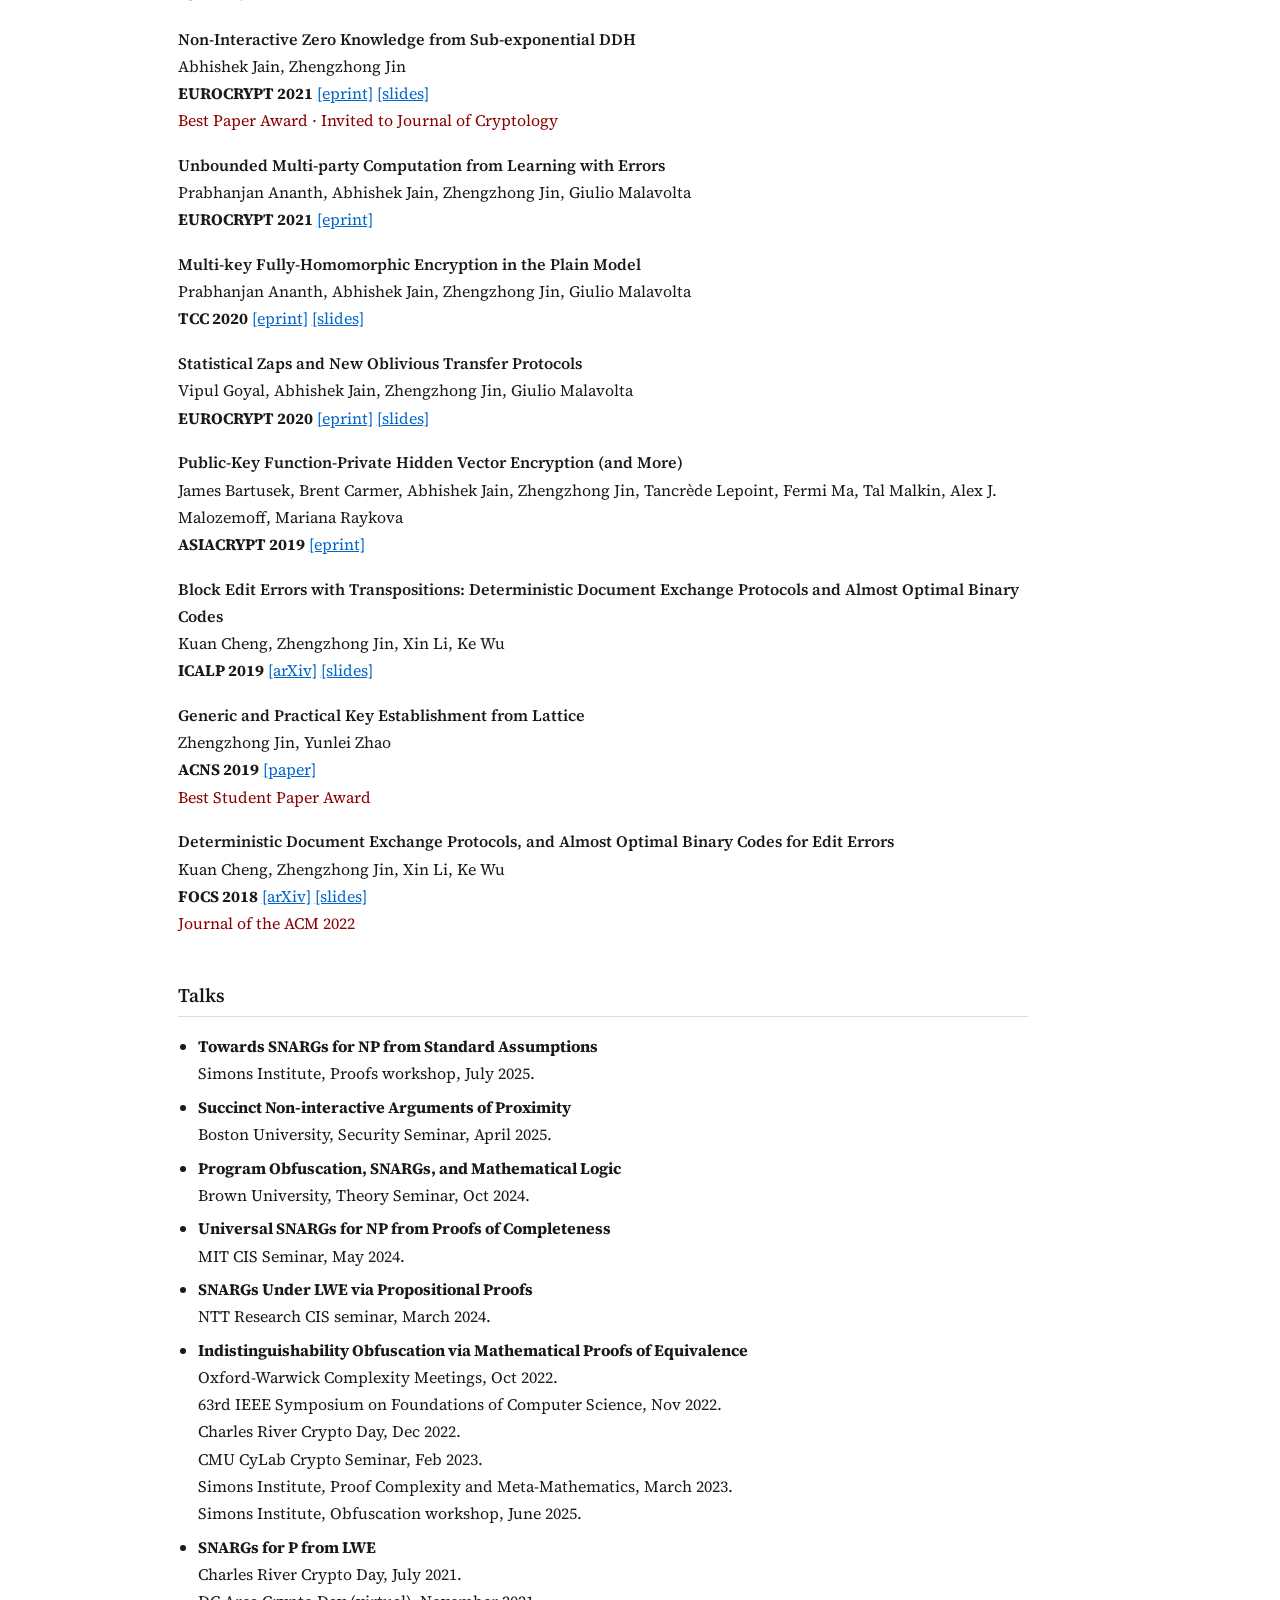
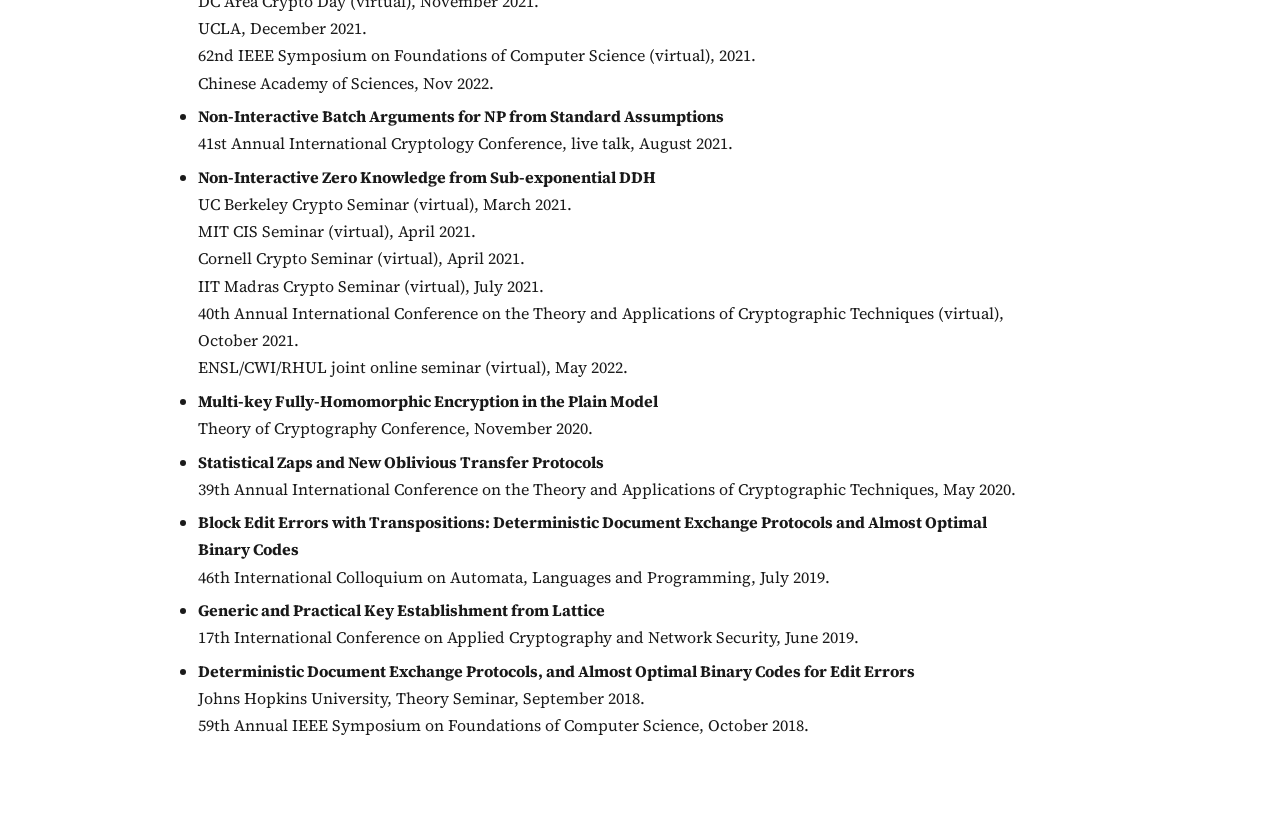
==== commit cc099847: "Update homepage Co-authored-by: Cursor <cursoragent@cursor.com>" ====
--- a/docs/index.html
+++ b/docs/index.html
@@ -93,7 +93,7 @@
 -->
 
 <div class="pub">
-    <span class="pub-title">SNARKs from LWE via Non-black-box Reductions</ow to rewind non-interactivelyow to rewind non-interactivelyspan>
+    <span class="pub-title">SNARKs from LWE via Non-black-box Reductions</span>
     <span class="pub-subtitle">(or: How to rewind non-interactively)</span><br>
     Zhengzhong Jin, Mingqi Lu, Bo Peng<br>
     <b>STOC 2026</b> <!-- <a href="LINK">[eprint]</a> -->
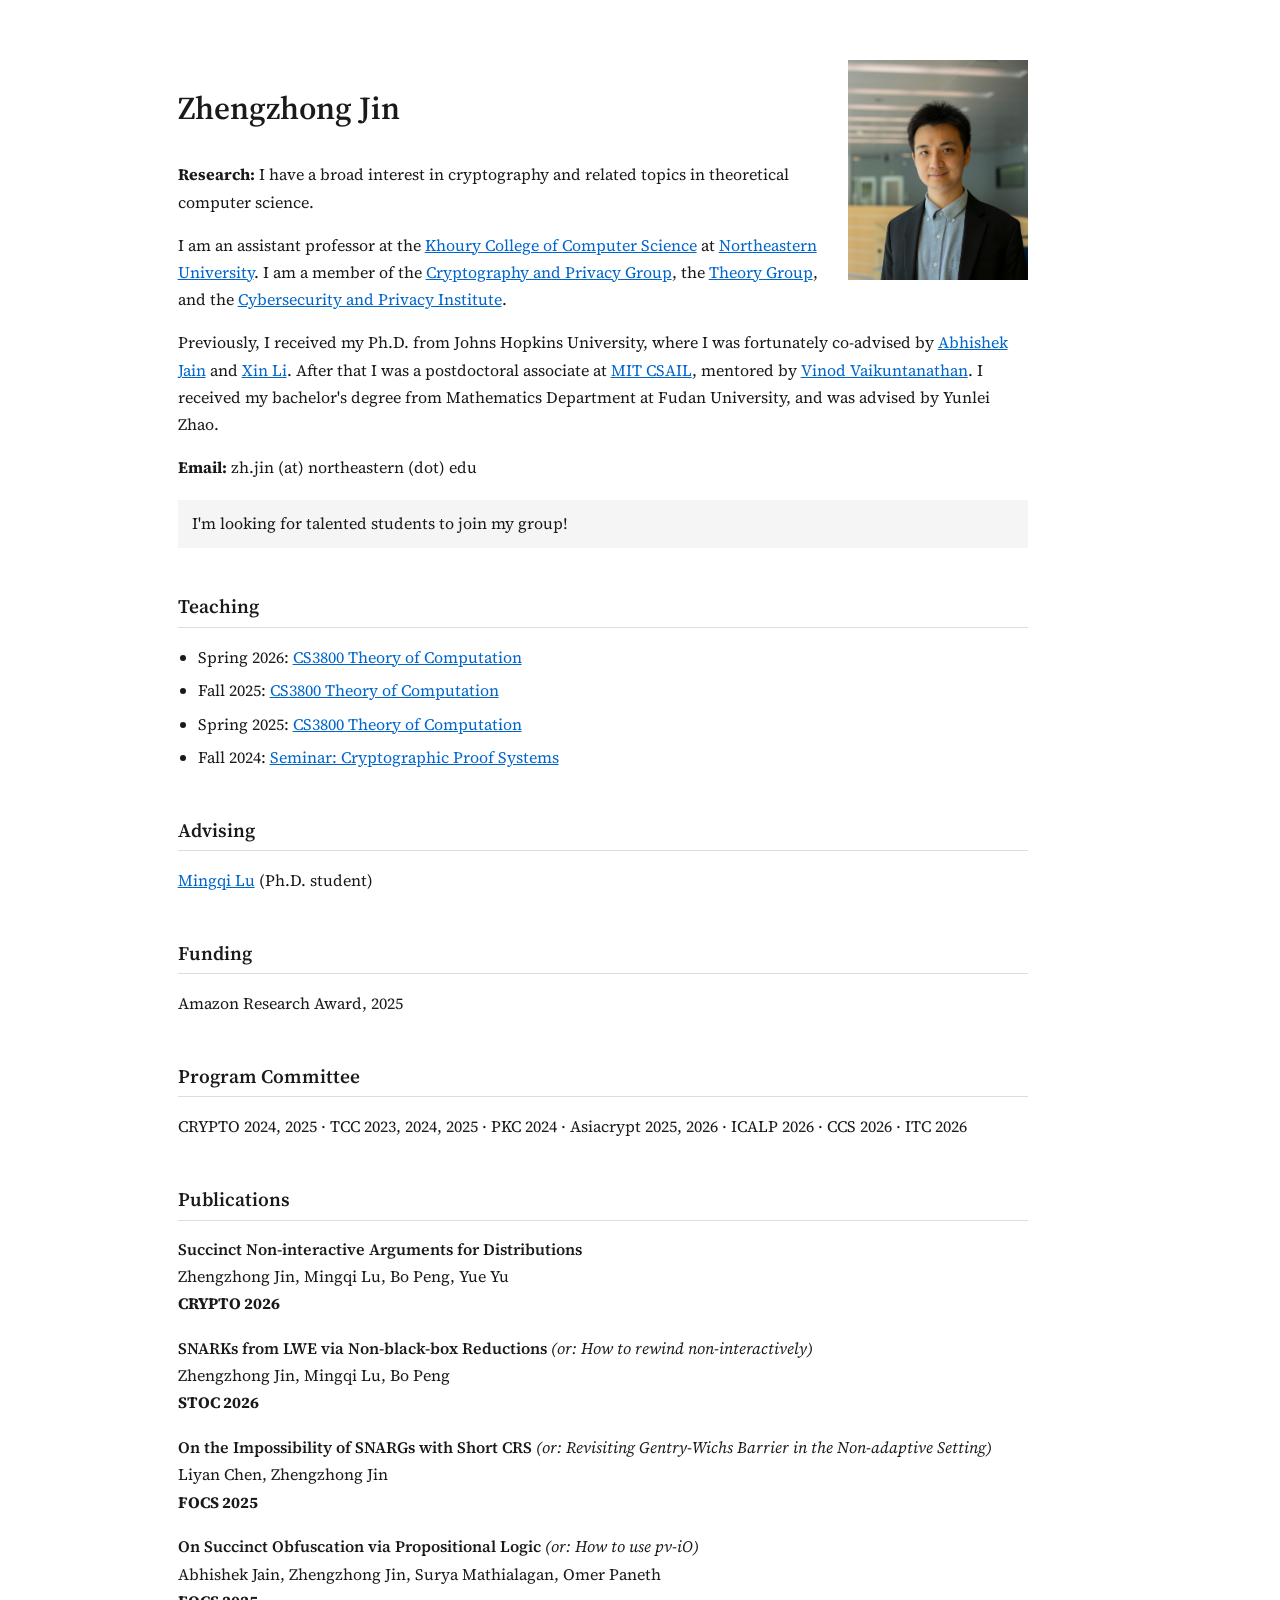
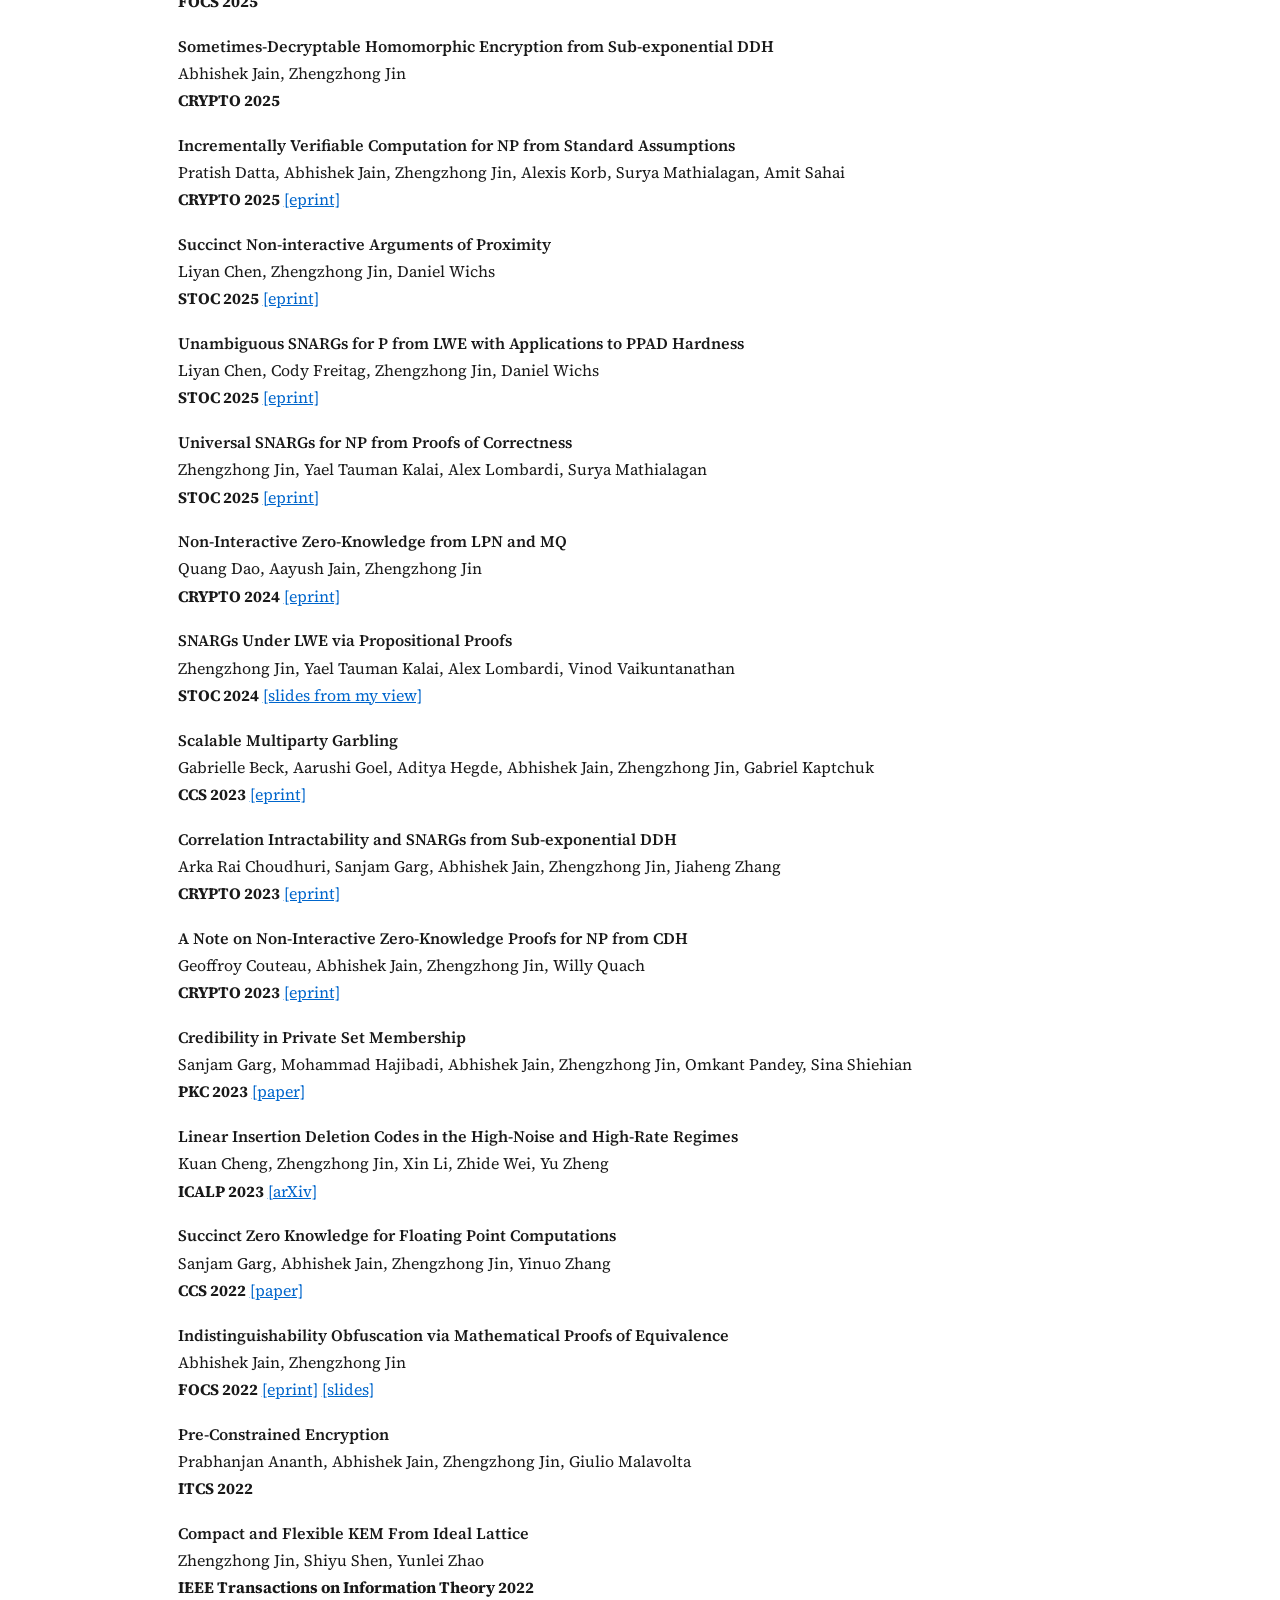
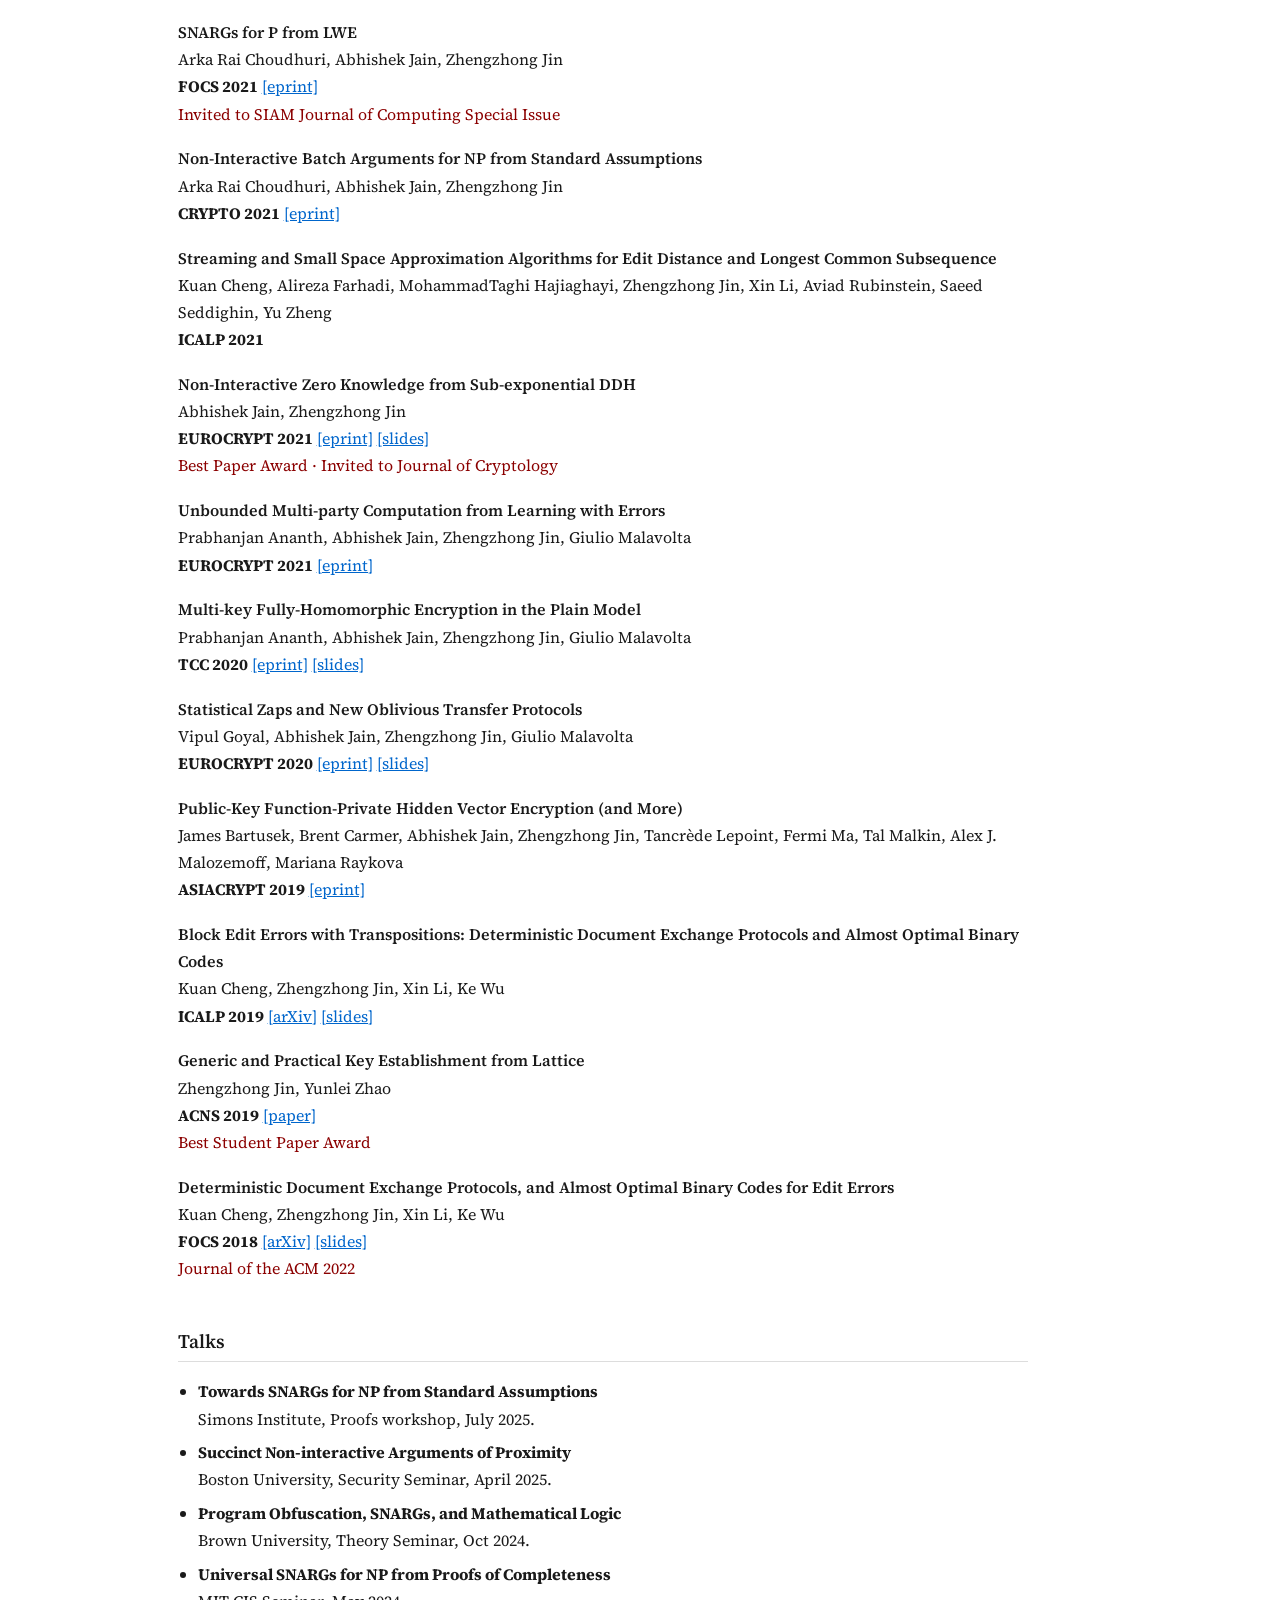
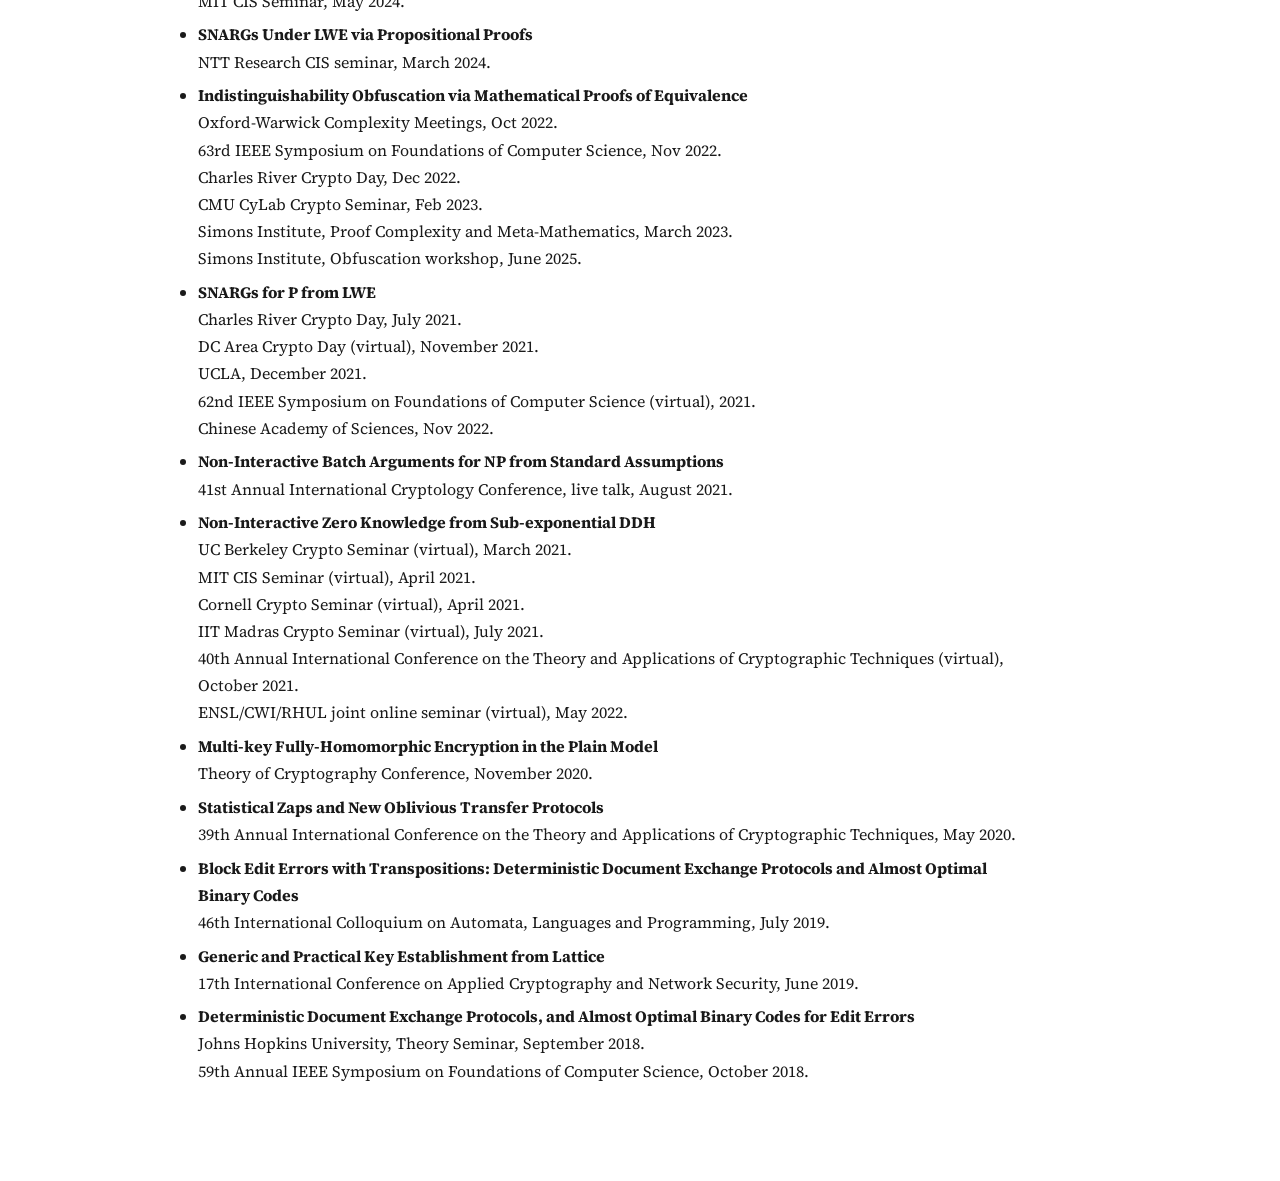
==== commit 6da33393: "Add advising, funding sections; update talks Co-authored-by: Cursor <cursoragent@cursor.com>" ====
--- a/docs/index.html
+++ b/docs/index.html
@@ -79,8 +79,15 @@
     <li>Fall 2024: <a href="Seminar2024Fall.html">Seminar: Cryptographic Proof Systems</a></li>
 </ul>
 
+<h2>Advising</h2>
+<p><a href="https://mingqilu.github.io/">Mingqi Lu</a> (Ph.D. student)</p>
+<!-- <p>Previous interns: <a href="https://chen.liyan.site">Liyan Chen</a>, <a href="https://p-b-p-b.github.io/">Bo Peng</a></p> -->
+
+<h2>Funding</h2>
+<p>Amazon Research Award, 2025</p>
+
 <h2>Program Committee</h2>
-<p>CRYPTO 2024, 2025 · TCC 2023, 2024, 2025 · PKC 2024 · Asiacrypt 2025, 2026 · ICALP 2026</p>
+<p>CRYPTO 2024, 2025 · TCC 2023, 2024, 2025 · PKC 2024 · Asiacrypt 2025, 2026 · ICALP 2026 · CCS 2026 · ITC 2026</p>
 
 <h2>Publications</h2>
 
@@ -91,6 +98,12 @@
     <b>VENUE</b> <a href="LINK">[eprint]</a>
 </div>
 -->
+
+<div class="pub">
+    <span class="pub-title">Succinct Non-interactive Arguments for Distributions</span><br>
+    Zhengzhong Jin, Mingqi Lu, Bo Peng, Yue Yu<br>
+    <b>CRYPTO 2026</b> <!-- <a href="LINK">[eprint]</a> -->
+</div>
 
 <div class="pub">
     <span class="pub-title">SNARKs from LWE via Non-black-box Reductions</span>
@@ -107,7 +120,8 @@
 </div>
 
 <div class="pub">
-    <span class="pub-title">On Succinct Obfuscation via Propositional Logic</span><br>
+    <span class="pub-title">On Succinct Obfuscation via Propositional Logic</span>
+    <span class="pub-subtitle">(or: How to use pv-iO)</span><br>
     Abhishek Jain, Zhengzhong Jin, Surya Mathialagan, Omer Paneth<br>
     <b>FOCS 2025</b>
 </div>
@@ -127,7 +141,7 @@
 <div class="pub">
     <span class="pub-title">Succinct Non-interactive Arguments of Proximity</span><br>
     Liyan Chen, Zhengzhong Jin, Daniel Wichs<br>
-    <b>STOC 2025</b>
+    <b>STOC 2025</b> <a href="https://eprint.iacr.org/2026/184.pdf">[eprint]</a>
 </div>
 
 <div class="pub">
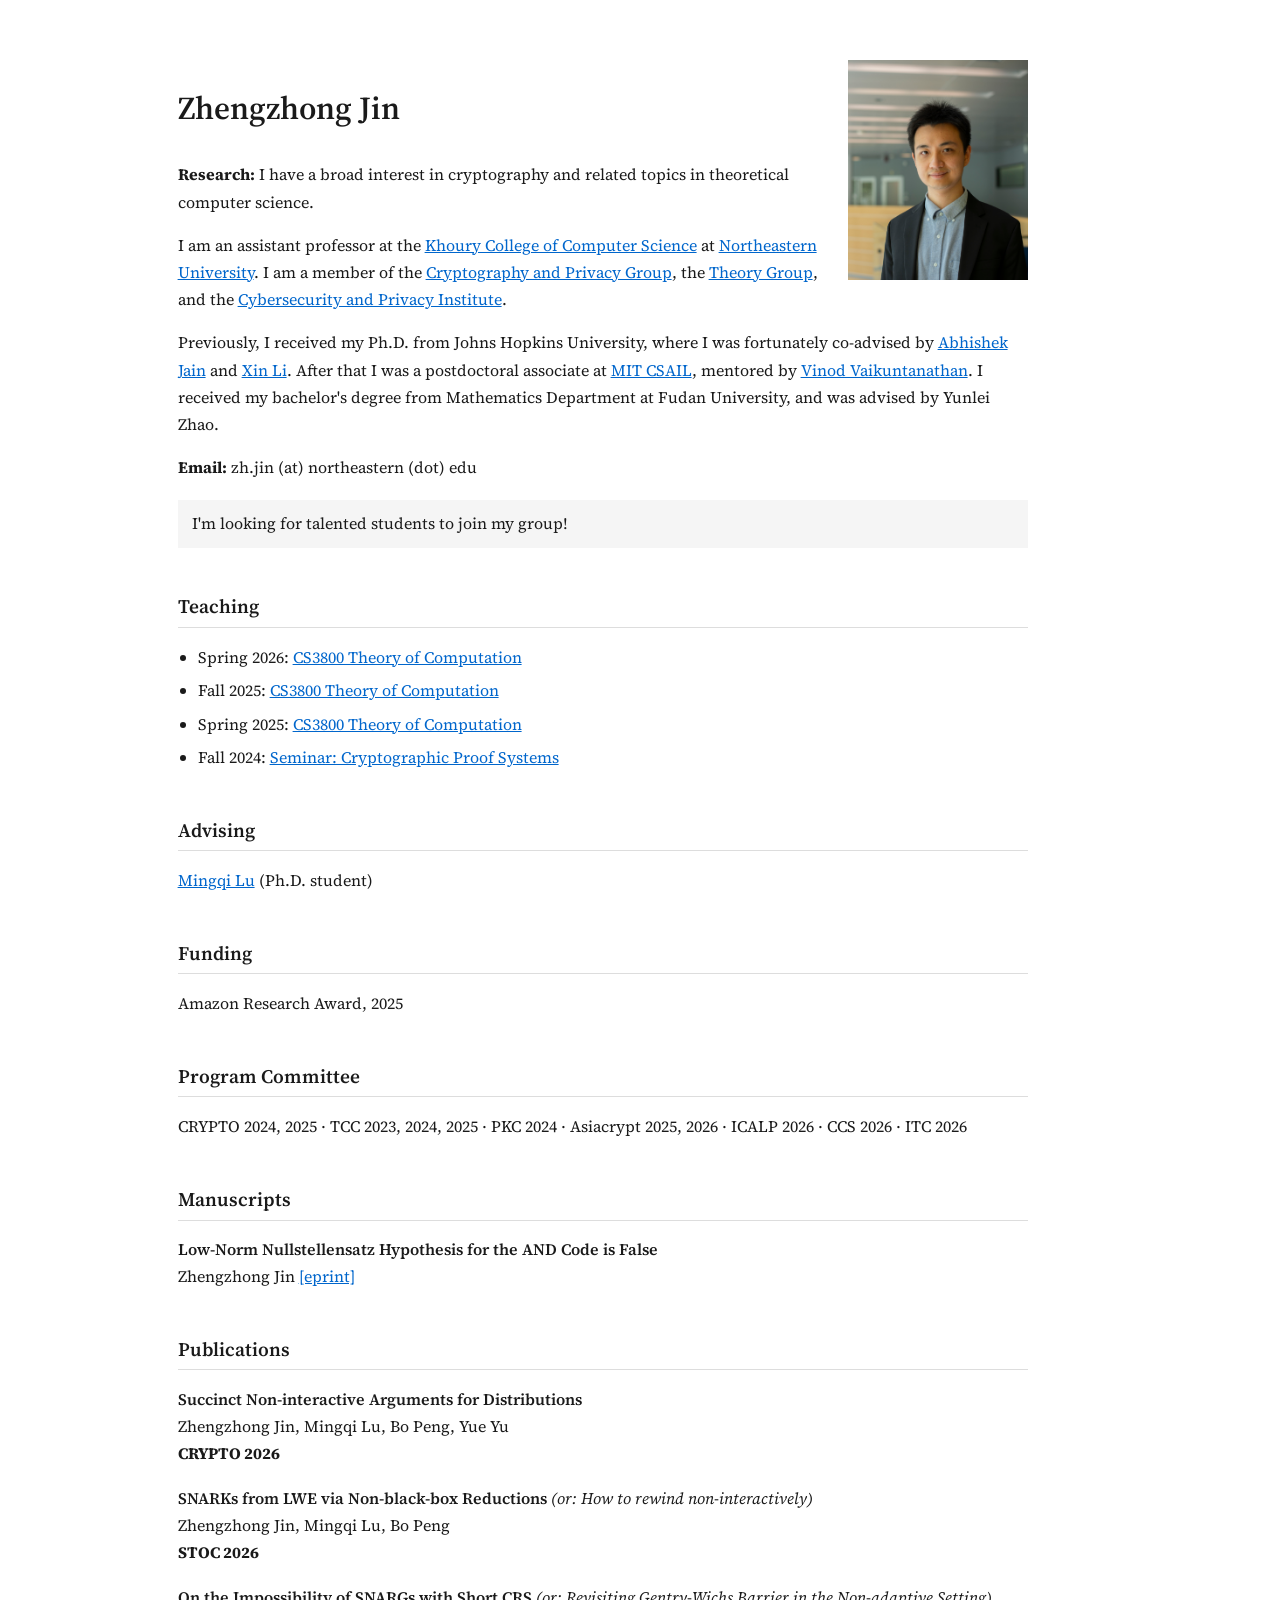
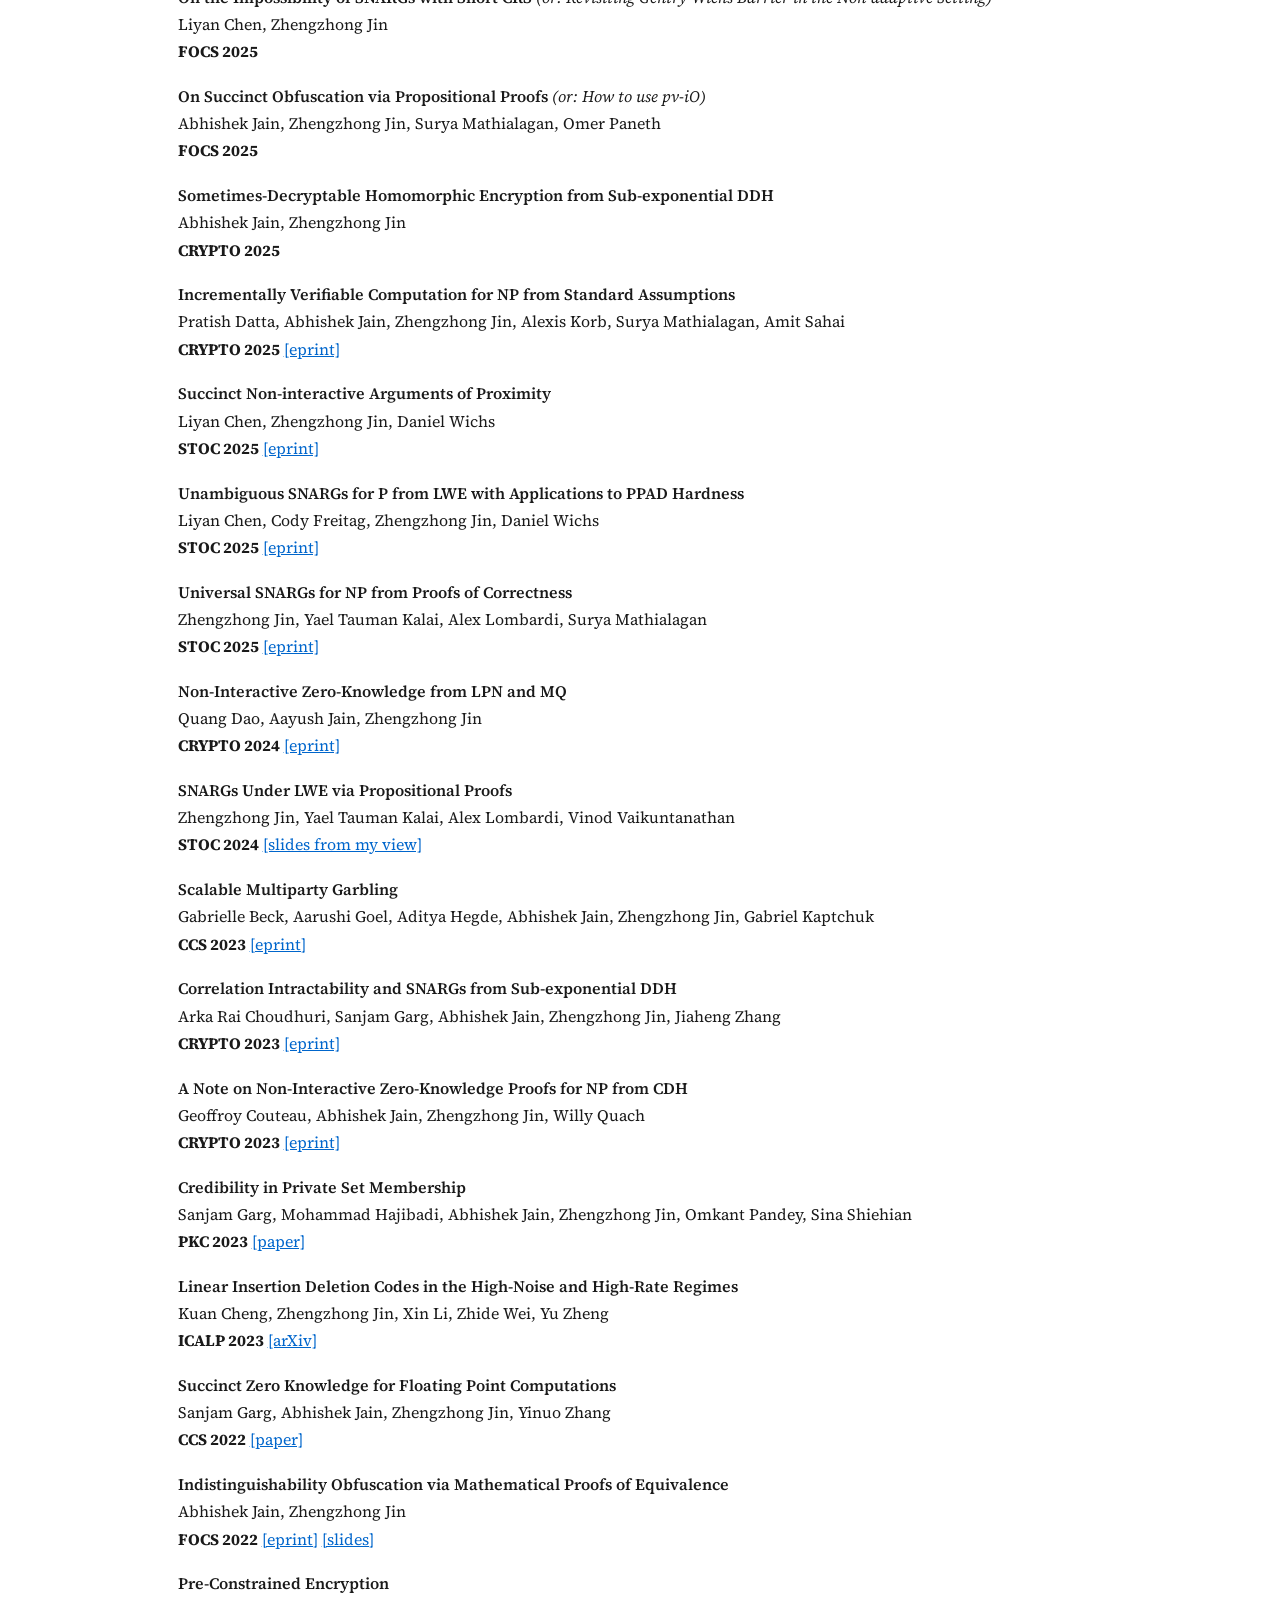
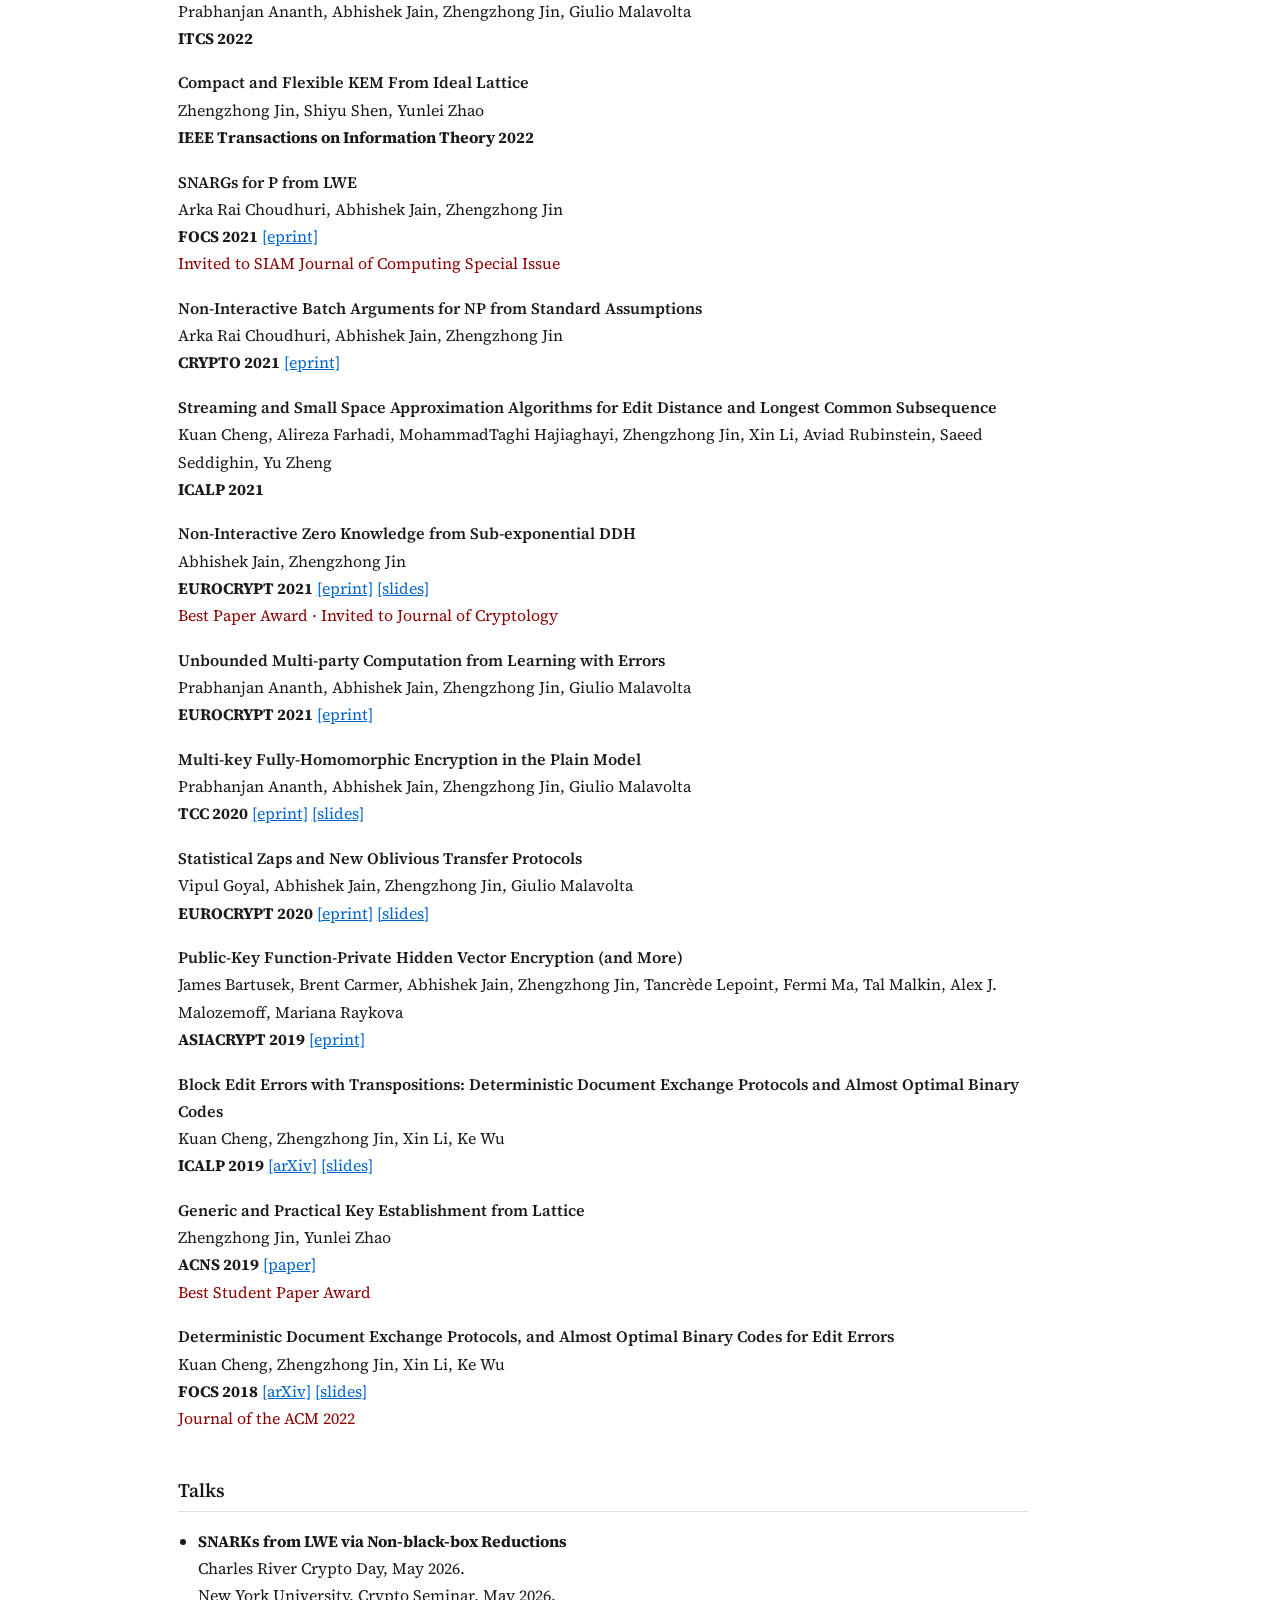
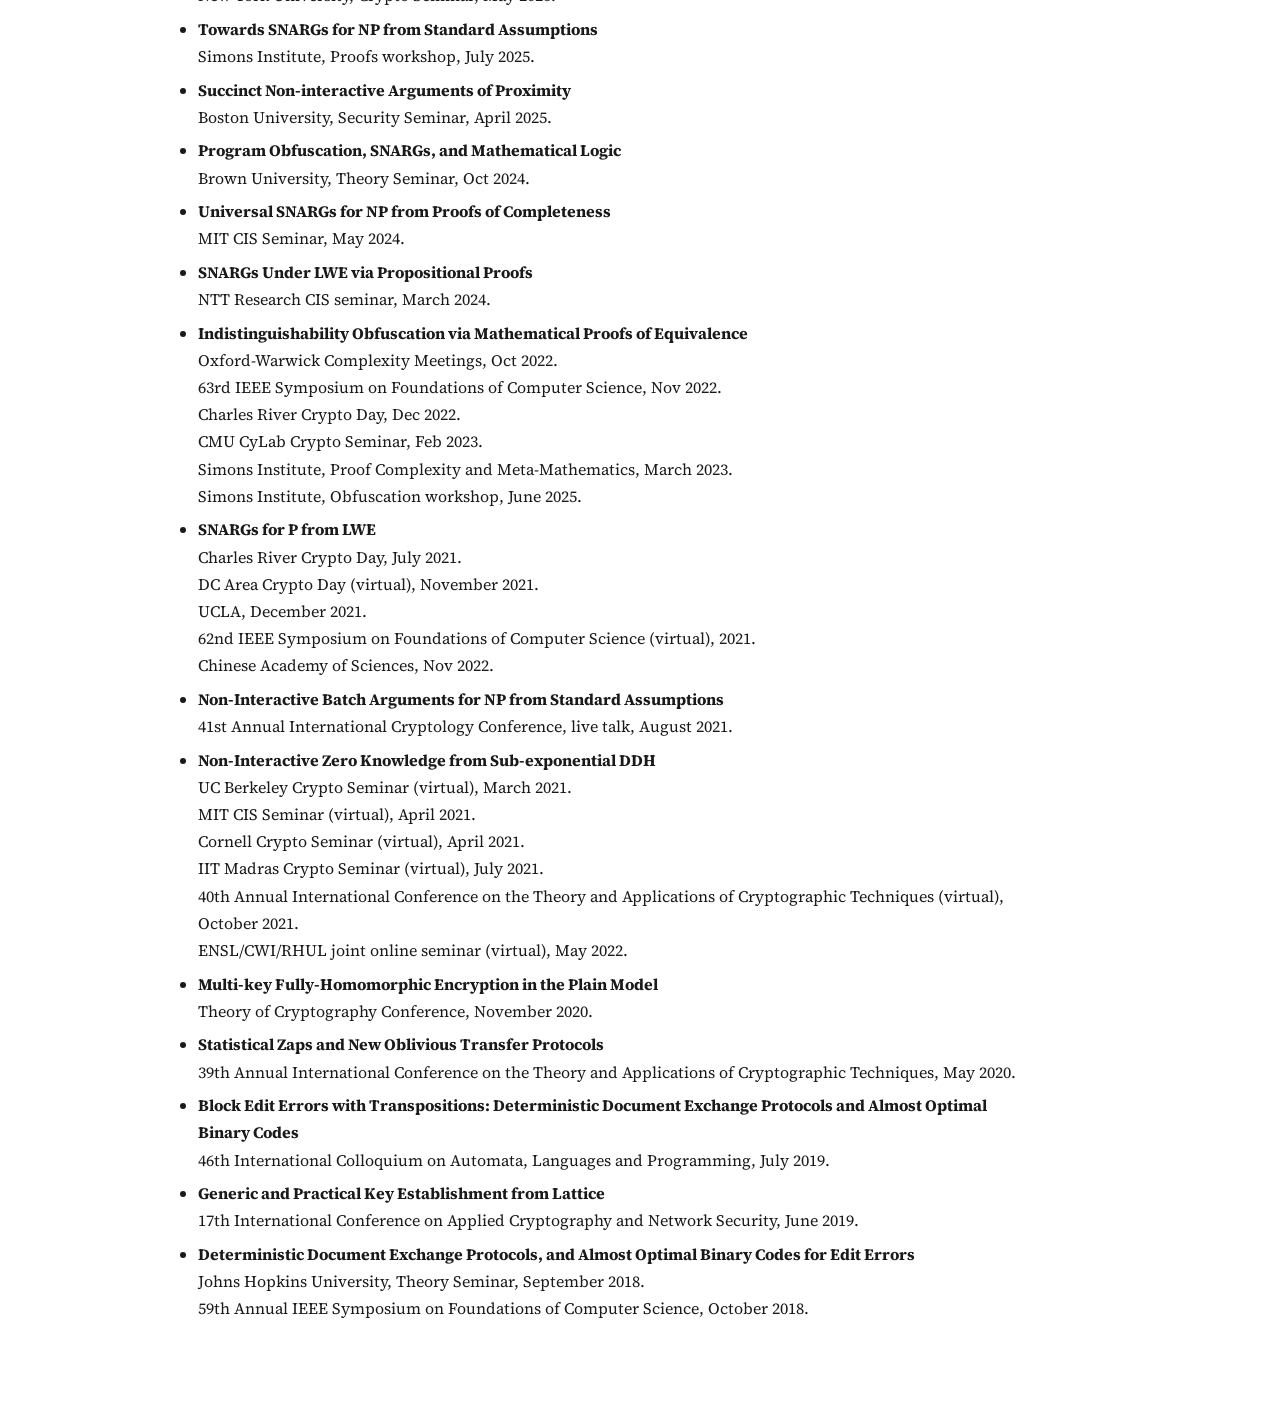
==== commit 671080ed: "Update homepage with manuscripts, talks, and publication title fix. Co-authored-by: Cursor <cursorag" ====
--- a/docs/index.html
+++ b/docs/index.html
@@ -89,6 +89,13 @@
 <h2>Program Committee</h2>
 <p>CRYPTO 2024, 2025 · TCC 2023, 2024, 2025 · PKC 2024 · Asiacrypt 2025, 2026 · ICALP 2026 · CCS 2026 · ITC 2026</p>
 
+<h2>Manuscripts</h2>
+
+<div class="pub">
+    <span class="pub-title">Low-Norm Nullstellensatz Hypothesis for the AND Code is False</span><br>
+    Zhengzhong Jin <a href="https://eprint.iacr.org/2026/1087">[eprint]</a>
+</div>
+
 <h2>Publications</h2>
 
 <!-- To add a new publication, copy this template:
@@ -120,7 +127,7 @@
 </div>
 
 <div class="pub">
-    <span class="pub-title">On Succinct Obfuscation via Propositional Logic</span>
+    <span class="pub-title">On Succinct Obfuscation via Propositional Proofs</span>
     <span class="pub-subtitle">(or: How to use pv-iO)</span><br>
     Abhishek Jain, Zhengzhong Jin, Surya Mathialagan, Omer Paneth<br>
     <b>FOCS 2025</b>
@@ -294,6 +301,10 @@
 
 <h2>Talks</h2>
 <ul>
+    <li><b>SNARKs from LWE via Non-black-box Reductions</b><br>
+        Charles River Crypto Day, May 2026.<br>
+        New York University, Crypto Seminar, May 2026.<br></li>
+
     <li><b>Towards SNARGs for NP from Standard Assumptions</b><br>
         Simons Institute, Proofs workshop, July 2025.</li>
     <li><b>Succinct Non-interactive Arguments of Proximity</b><br>
